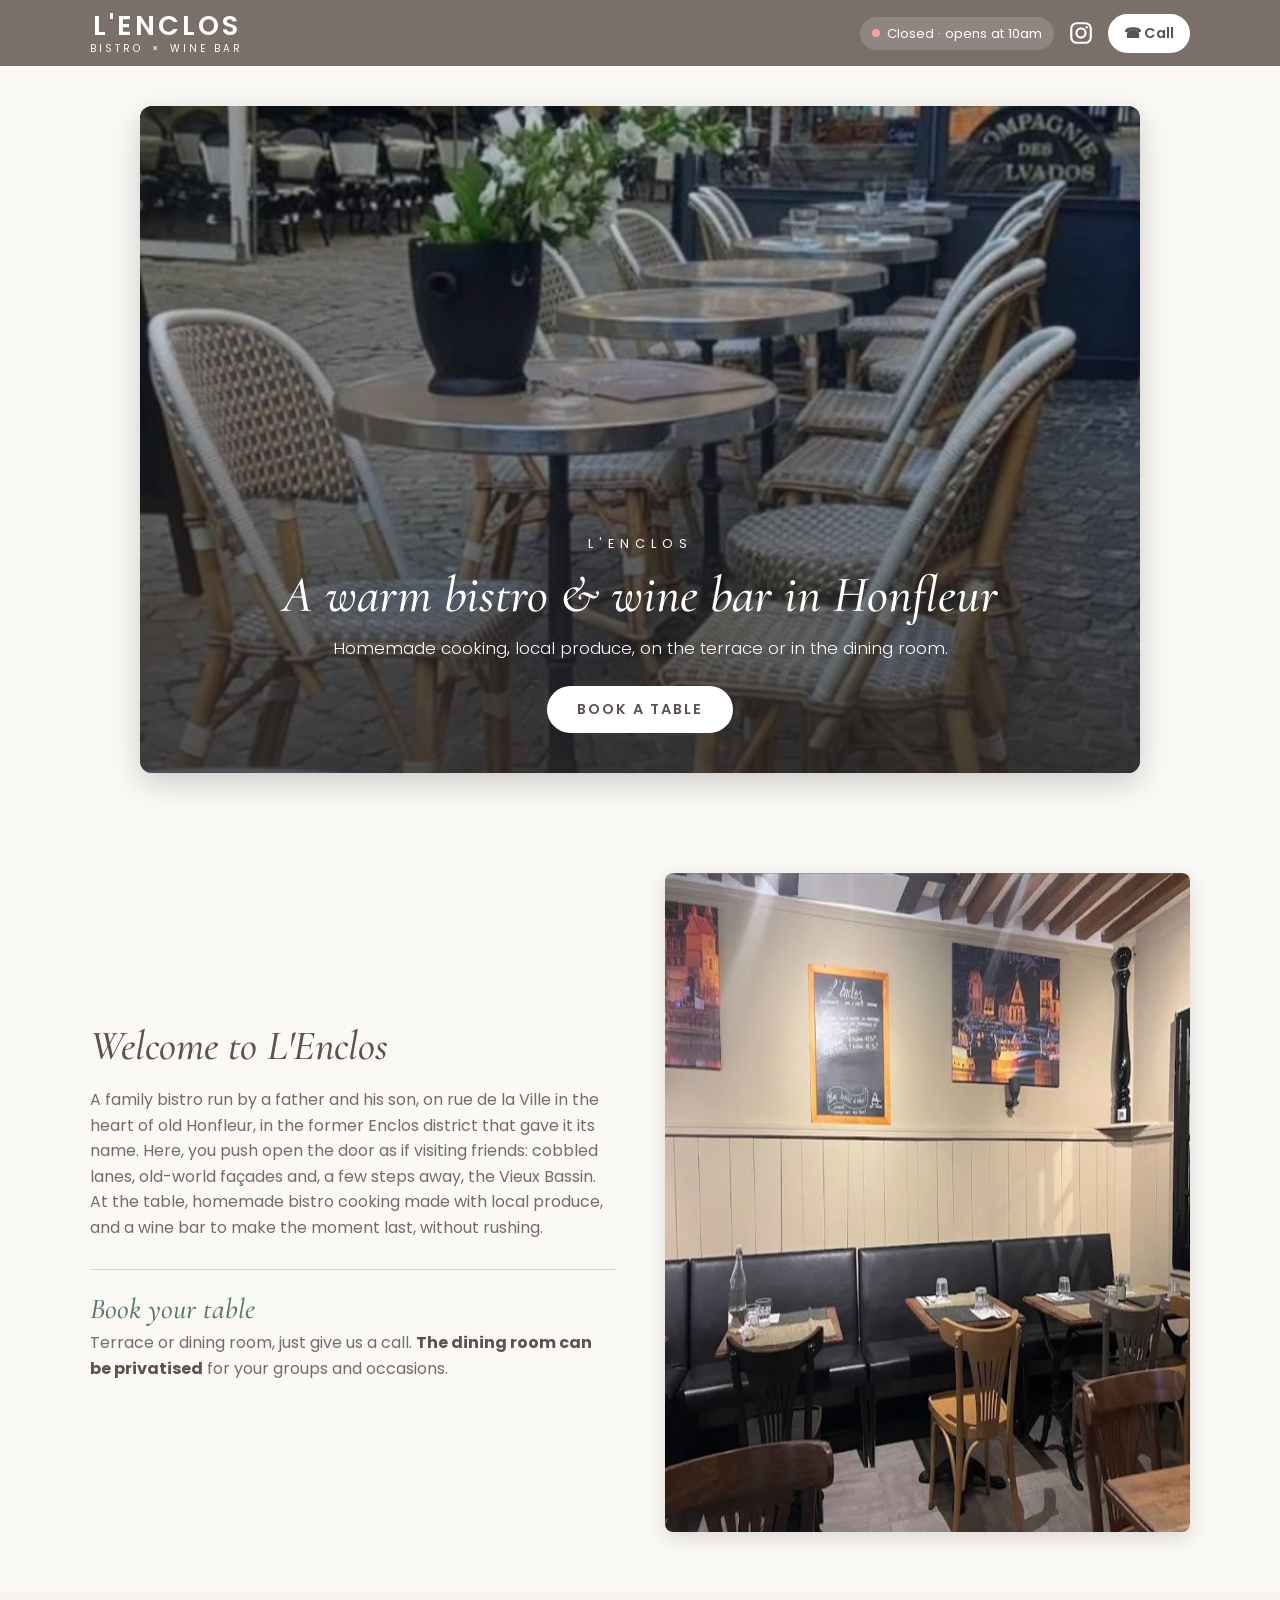
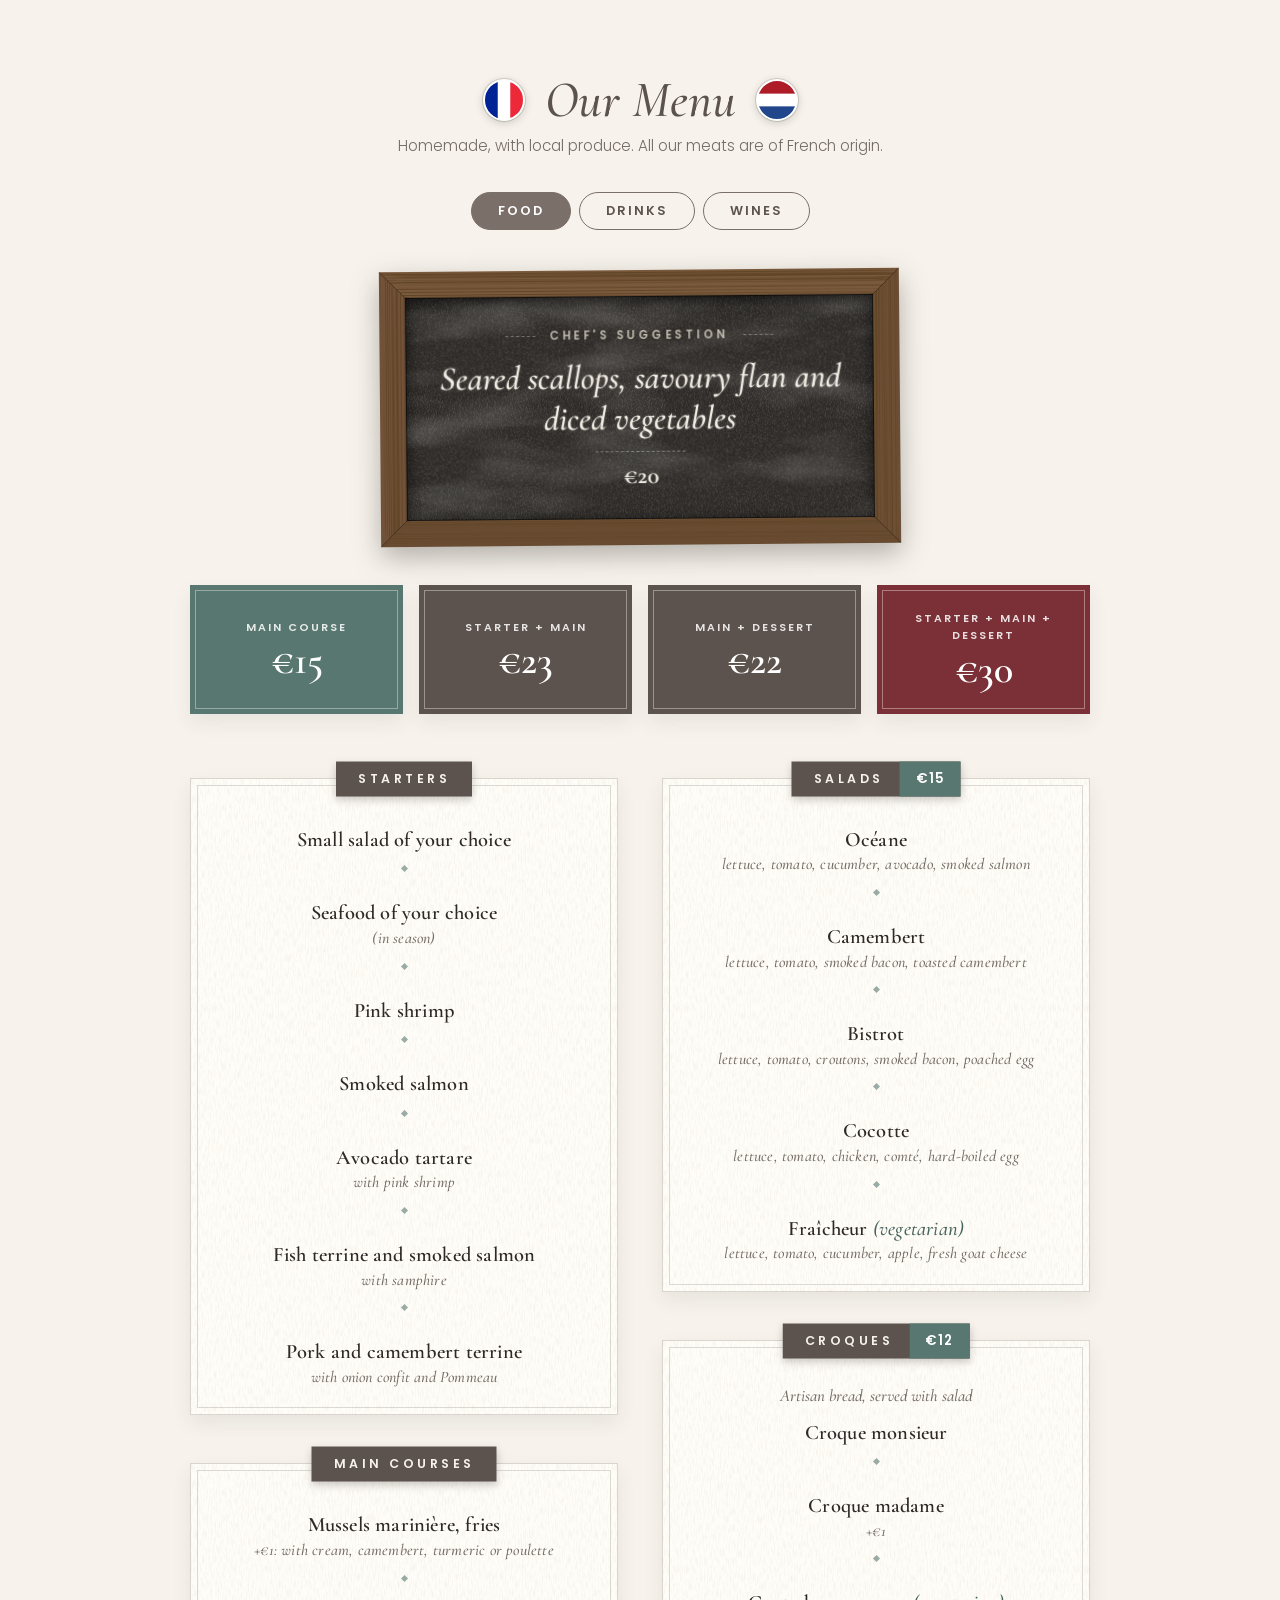
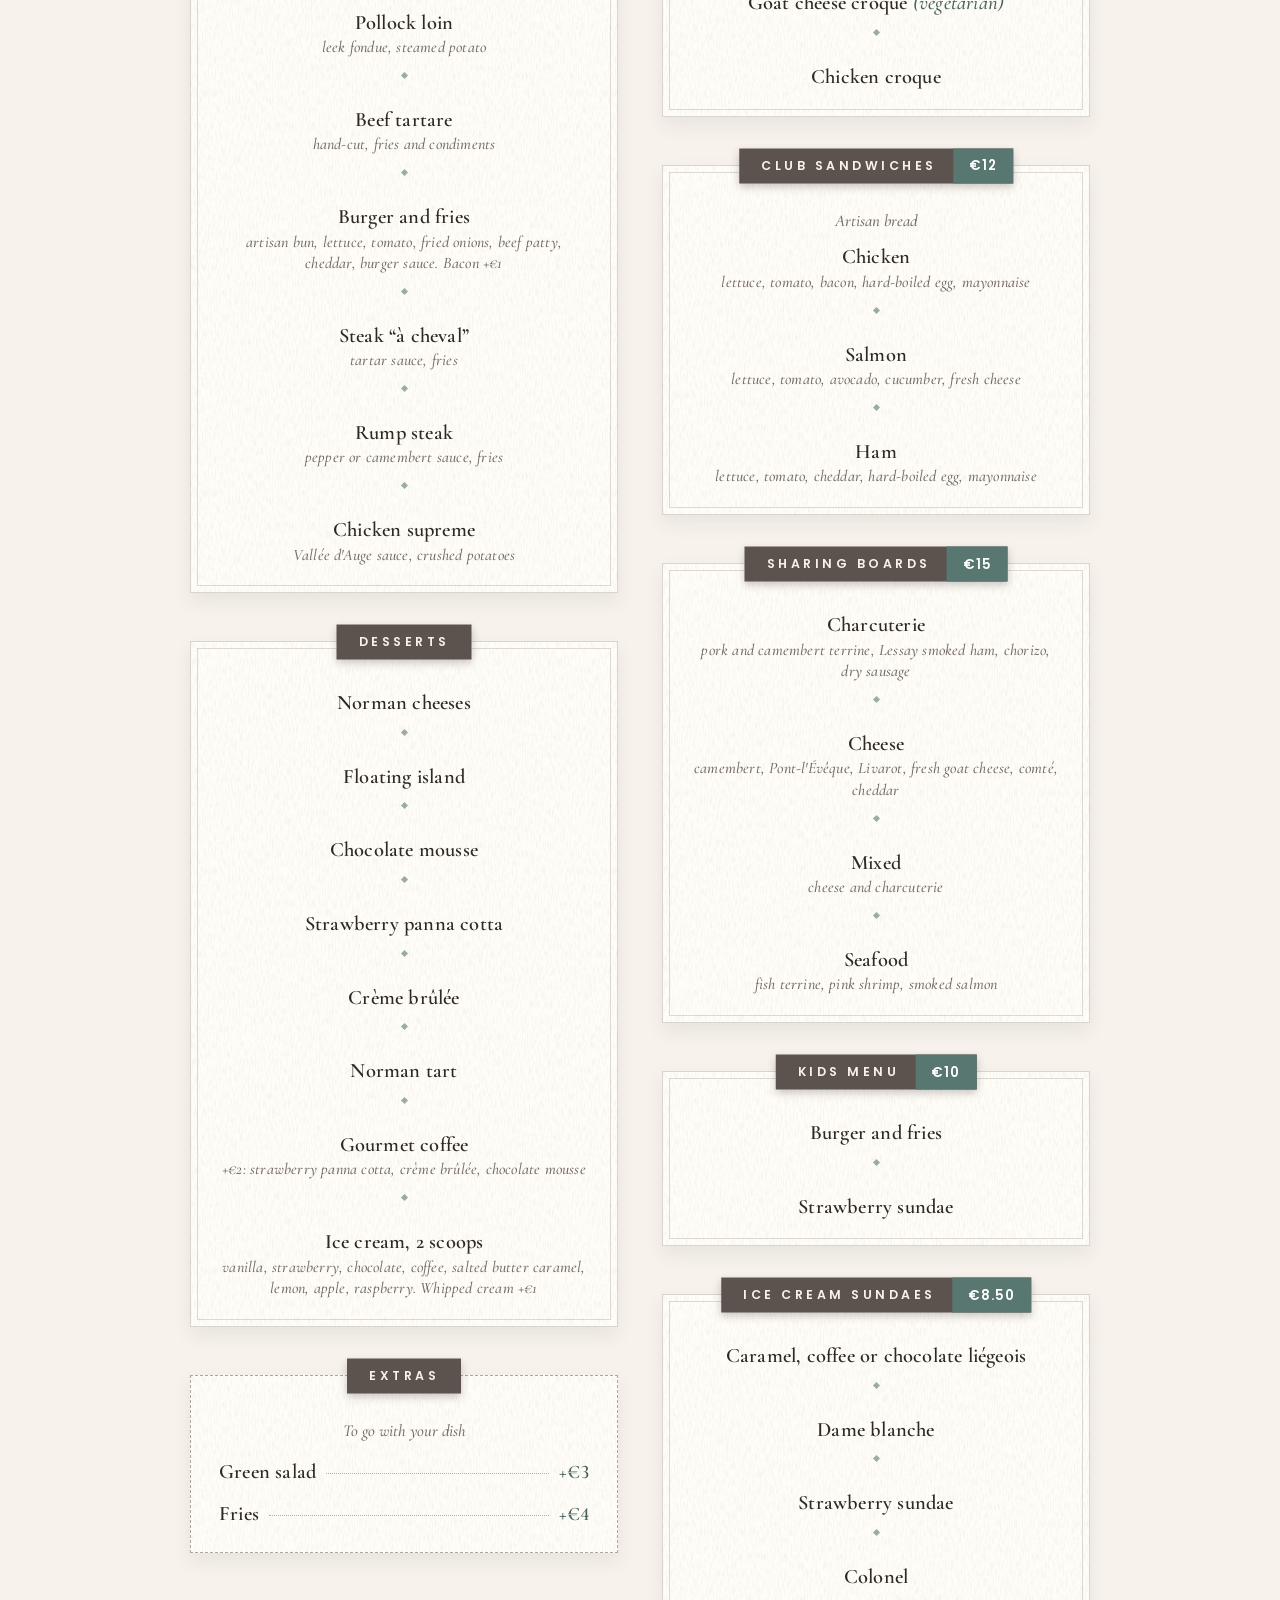
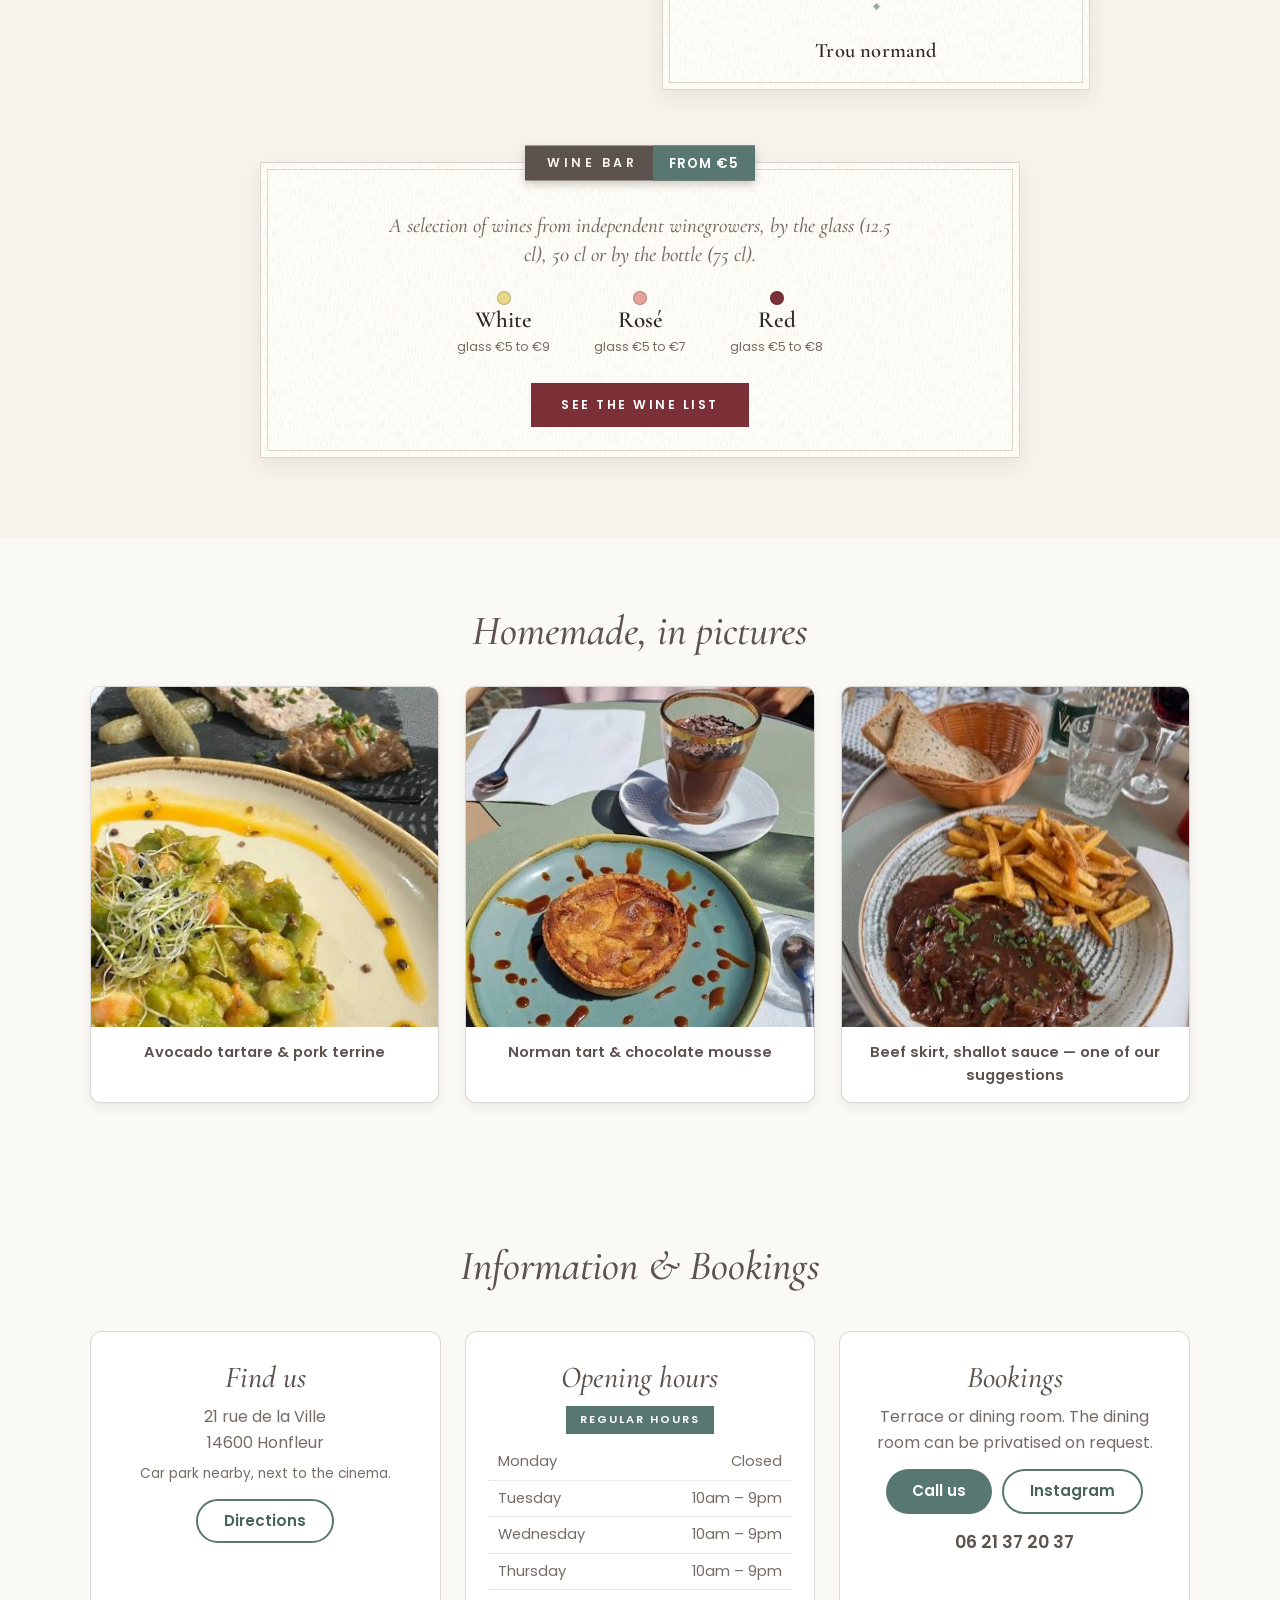
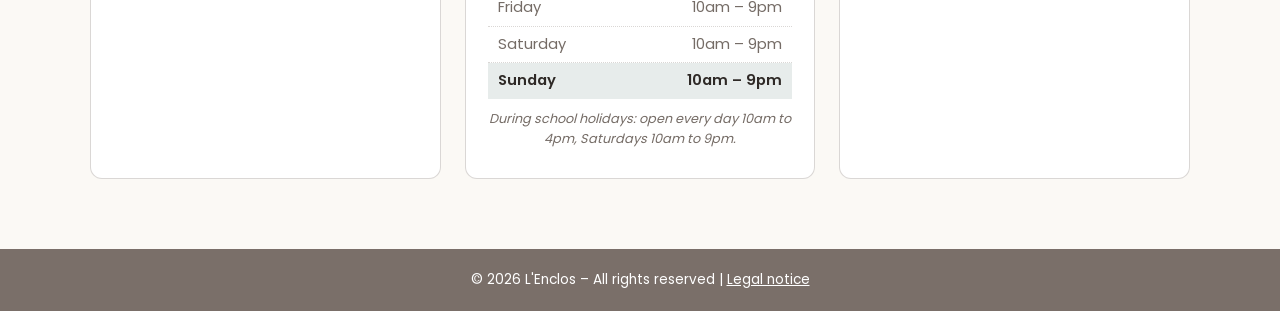
==== en/index.html @ 4ed93364 "Horaires dynamiques : régime des vacances scolaires (zone B) et horaires habituels - badge Ouvert/Fe" ====
<!DOCTYPE html>
<html lang="en">
<head>
    <meta charset="UTF-8">
    <meta name="viewport" content="width=device-width, initial-scale=1.0">
    <title>L'Enclos | Bistro & wine bar in Honfleur, homemade cooking</title>
    <meta name="description" content="L'Enclos, family bistro and wine bar in the heart of old Honfleur, 21 rue de la Ville. Homemade cooking, local produce, terrace. Opening hours adapted during school holidays.">
    <link rel="canonical" href="https://lenclos-honfleur.fr/en/">
    <link rel="alternate" hreflang="fr" href="https://lenclos-honfleur.fr/">
    <link rel="alternate" hreflang="en" href="https://lenclos-honfleur.fr/en/">
    <link rel="alternate" hreflang="nl" href="https://lenclos-honfleur.fr/nl/">
    <link rel="alternate" hreflang="x-default" href="https://lenclos-honfleur.fr/">
    <meta name="theme-color" content="#7a6f69">
    <meta name="format-detection" content="telephone=yes">

    <!-- Icônes -->
    <link rel="icon" href="../favicon.ico" sizes="32x32">
    <link rel="icon" type="image/png" sizes="32x32" href="../favicon-32.png">
    <link rel="apple-touch-icon" href="../apple-touch-icon.png">
    <link rel="manifest" href="../site.webmanifest">

    <!-- Chargement plus rapide : première photo et polices du titre -->
    <link rel="preload" as="image" href="../images/terrasse.webp" type="image/webp">
    <link rel="preload" as="font" type="font/woff2" href="../fonts/poppins-400.woff2" crossorigin>
    <link rel="preload" as="font" type="font/woff2" href="../fonts/cormorantgaramond-500-italic.woff2" crossorigin>

    <!-- Aperçu lors du partage (WhatsApp, Facebook, iMessage...) -->
    <meta property="og:type" content="restaurant">
    <meta property="og:locale" content="en_GB">
    <meta property="og:locale:alternate" content="fr_FR">
    <meta property="og:locale:alternate" content="nl_NL">
    <meta property="og:site_name" content="L'Enclos">
    <meta property="og:title" content="L'Enclos | Bistro & wine bar in Honfleur">
    <meta property="og:description" content="Family bistro and wine bar in the heart of old Honfleur. Homemade cooking, local produce, terrace and dining room.">
    <meta property="og:url" content="https://lenclos-honfleur.fr/en/">
    <meta property="og:image" content="https://lenclos-honfleur.fr/apercu-partage.jpg">
    <meta property="og:image:width" content="1200">
    <meta property="og:image:height" content="630">
    <meta property="og:image:alt" content="L'Enclos, bistro and wine bar in Honfleur">
    <meta name="twitter:card" content="summary_large_image">
    <meta name="twitter:title" content="L'Enclos | Bistro & wine bar in Honfleur">
    <meta name="twitter:description" content="Family bistro and wine bar in the heart of old Honfleur. Homemade cooking, local produce, terrace and dining room.">
    <meta name="twitter:image" content="https://lenclos-honfleur.fr/apercu-partage.jpg">

    <!-- Données structurées pour Google (restaurant, adresse, horaires, carte) -->
    <script type="application/ld+json">
    {
        "@context": "https://schema.org",
        "@type": ["Restaurant", "BarOrPub"],
        "@id": "https://lenclos-honfleur.fr/#restaurant",
        "name": "L'Enclos",
        "alternateName": "L'Enclos Bistrot & Bar à vin",
        "description": "Family bistro and wine bar in old Honfleur, run by a father and his son. Homemade cooking made with local produce, terrace and a dining room that can be privatised.",
        "url": "https://lenclos-honfleur.fr/",
        "telephone": "+33621372037",
        "image": [
            "https://lenclos-honfleur.fr/images/terrasse.webp",
            "https://lenclos-honfleur.fr/images/facade.webp",
            "https://lenclos-honfleur.fr/images/salle.webp"
        ],
        "logo": "https://lenclos-honfleur.fr/icon-512.png",
        "address": {
            "@type": "PostalAddress",
            "streetAddress": "21 rue de la Ville",
            "postalCode": "14600",
            "addressLocality": "Honfleur",
            "addressRegion": "Normandie",
            "addressCountry": "FR"
        },
        "hasMap": "https://www.google.com/maps/search/?api=1&query=L%27Enclos%2C+21+rue+de+la+Ville%2C+14600+Honfleur",
        "servesCuisine": ["Française", "Normande", "Bistrot"],
        "priceRange": "€€",
        "currenciesAccepted": "EUR",
        "acceptsReservations": "True",
        "hasMenu": "https://lenclos-honfleur.fr/en/#carte",
        "openingHoursSpecification": [{
            "@type": "OpeningHoursSpecification",
            "dayOfWeek": ["Tuesday", "Wednesday", "Thursday", "Friday", "Saturday", "Sunday"],
            "opens": "10:00",
            "closes": "21:00"
        }],
        "amenityFeature": [
            { "@type": "LocationFeatureSpecification", "name": "Terrasse", "value": true },
            { "@type": "LocationFeatureSpecification", "name": "Salle privatisable", "value": true },
            { "@type": "LocationFeatureSpecification", "name": "Menu enfant", "value": true },
            { "@type": "LocationFeatureSpecification", "name": "Option végétarienne", "value": true }
        ],
        "sameAs": ["https://www.instagram.com/lenclos.honfleur"]
    }
    </script>    <link rel="stylesheet" href="../style.css?v=1">
</head>
<body>

    <!-- HEADER / BANDEAU HAUT -->
    <header class="site-header">
        <div class="container header-container">
            <a href="#" class="logo" aria-label="L'Enclos, bistro and wine bar">
                <span class="logo-name">L'Enclos</span>
                <span class="logo-sub"><span>Bistro</span> <span class="logo-x">&times;</span> <span>Wine bar</span></span>
            </a>
            <div class="header-info">
                <div class="badge-horaire">
                    <span class="dot" id="horaire-dot"></span> <span id="horaire-du-jour">...</span>
                </div>
                <div class="social-links">
                    <a href="https://www.instagram.com/lenclos.honfleur" class="social-link" aria-label="L'Enclos on Instagram" target="_blank" rel="noopener">
                        <svg viewBox="0 0 24 24" fill="none" stroke="currentColor" stroke-width="2" aria-hidden="true"><rect x="3" y="3" width="18" height="18" rx="5"/><circle cx="12" cy="12" r="4.2"/><circle cx="17.3" cy="6.7" r="1.1" fill="currentColor" stroke="none"/></svg>
                    </a>
                </div>
                <a href="tel:0621372037" class="btn-appel"><span aria-hidden="true">&#9742;</span> <span>Call</span></a>
            </div>
        </div>
    </header>

    <!-- SECTION HERO (ACCUEIL) -->
    <section class="hero">
        <div class="hero-image-wrap">
            <div class="hero-slides" aria-hidden="false">
                <img src="../images/terrasse.webp" alt="The terrace of L'Enclos in Honfleur" class="hero-img hero-img-terrasse" fetchpriority="high" decoding="async">
                <img src="../images/facade.webp" alt="The facade of L'Enclos, bistro and wine bar, rue de la Ville in Honfleur" class="hero-img hero-img-facade" decoding="async">
            </div>
            <div class="hero-overlay"></div>
            <div class="hero-content">
                <p class="hero-kicker">L'Enclos</p>
                <h1>A warm bistro &amp; wine bar in Honfleur</h1>
                <p class="hero-text">Homemade cooking, local produce, on the terrace or in the dining room.</p>
                <a href="#contact" class="btn-primary">Book a table</a>
            </div>
        </div>
    </section>

    <!-- SECTION PRÉSENTATION & INTÉRIEUR -->
    <section class="about container">
        <div class="about-grid">
            <div class="about-text">
                <h2>Welcome to L'Enclos</h2>
                <p>A family bistro run by a father and his son, on rue de la Ville in the heart of old Honfleur, in the former Enclos district that gave it its name. Here, you push open the door as if visiting friends: cobbled lanes, old-world fa&ccedil;ades and, a few steps away, the Vieux Bassin. At the table, homemade bistro cooking made with local produce, and a wine bar to make the moment last, without rushing.</p>

                <div class="etage-notice">
                    <h3>Book your table</h3>
                    <p>Terrace or dining room, just give us a call. <strong>The dining room can be privatised</strong> for your groups and occasions.</p>
                </div>
            </div>
            <div class="about-image">
                <img src="../images/salle.webp" alt="The dining room of L'Enclos, a bistro in Honfleur" width="773" height="659" loading="lazy" decoding="async">
            </div>
        </div>
    </section>

    <!-- SECTION CARTE -->
    <section id="carte" class="carte-section">
        <div class="carte-container">
            <div class="carte-header">
                <div class="carte-header-top">
                    <a class="lang-flag lang-flag-fr" href="../#carte" hreflang="fr" lang="fr" aria-label="Voir la carte en français" title="Voir en français"></a>
                    <h2>Our Menu</h2>
                    <a class="lang-flag lang-flag-nl" href="../nl/#carte" hreflang="nl" lang="nl" aria-label="Bekijk de kaart in het Nederlands" title="Bekijk in het Nederlands"></a>
                </div>
                <p class="sous-titre">Homemade, with local produce. All our meats are of French origin.</p>
            </div>

            <!-- ONGLETS -->
            <div class="carte-tabs" role="tablist">
                <button class="carte-tab active" type="button" role="tab" aria-selected="true" data-tab="panel-carte">Food</button>
                <button class="carte-tab" type="button" role="tab" aria-selected="false" data-tab="panel-boissons">Drinks</button>
                <button class="carte-tab" type="button" role="tab" aria-selected="false" data-tab="panel-vins">Wines</button>
            </div>

            <!-- ===================== PANNEAU : LA CARTE ===================== -->
            <div class="carte-panel" id="panel-carte" role="tabpanel">

                <!-- SUGGESTION DU CHEF : à modifier ici (texte et prix) -->
                <div class="suggestion-card">
                    <p class="suggestion-label">Chef's suggestion</p>
                    <p class="suggestion-dish">Seared scallops, savoury flan and diced vegetables</p>
                    <p class="suggestion-price">€20</p>
                </div>

                <!-- FORMULES -->
                <div class="formules">
                    <div class="formule"><span class="formule-name">Main course</span><span class="formule-price">€15</span></div>
                    <div class="formule"><span class="formule-name">Starter + main</span><span class="formule-price">€23</span></div>
                    <div class="formule"><span class="formule-name">Main + dessert</span><span class="formule-price">€22</span></div>
                    <div class="formule formule-big"><span class="formule-name">Starter + main + dessert</span><span class="formule-price">€30</span></div>
                </div>

                <div class="menu-grid">

                    <!-- ENTRÉES -->
                    <div class="menu-category">
                        <h3>Starters</h3>
                        <ul class="menu-list menu-list-plain">
                            <li><span class="dish-name">Small salad of your choice</span></li>
                            <li><span class="dish-name">Seafood of your choice <small>(in season)</small></span></li>
                            <li><span class="dish-name">Pink shrimp</span></li>
                            <li><span class="dish-name">Smoked salmon</span></li>
                            <li><span class="dish-name">Avocado tartare <small>with pink shrimp</small></span></li>
                            <li><span class="dish-name">Fish terrine and smoked salmon <small>with samphire</small></span></li>
                            <li><span class="dish-name">Pork and camembert terrine <small>with onion confit and Pommeau</small></span></li>
                        </ul>
                    </div>

                    <!-- PLATS -->
                    <div class="menu-category">
                        <h3>Main courses</h3>
                        <ul class="menu-list menu-list-plain">
                            <li><span class="dish-name">Mussels marinière, fries <small>+&euro;1: with cream, camembert, turmeric or poulette</small></span></li>
                            <li><span class="dish-name">Pollock loin <small>leek fondue, steamed potato</small></span></li>
                            <li><span class="dish-name">Beef tartare <small>hand-cut, fries and condiments</small></span></li>
                            <li><span class="dish-name">Burger and fries <small>artisan bun, lettuce, tomato, fried onions, beef patty, cheddar, burger sauce. Bacon +&euro;1</small></span></li>
                            <li><span class="dish-name">Steak &ldquo;&agrave; cheval&rdquo; <small>tartar sauce, fries</small></span></li>
                            <li><span class="dish-name">Rump steak <small>pepper or camembert sauce, fries</small></span></li>
                            <li><span class="dish-name">Chicken supreme <small>Vallée d'Auge sauce, crushed potatoes</small></span></li>
                        </ul>
                    </div>

                    <!-- DESSERTS -->
                    <div class="menu-category">
                        <h3>Desserts</h3>
                        <ul class="menu-list menu-list-plain">
                            <li><span class="dish-name">Norman cheeses</span></li>
                            <li><span class="dish-name">Floating island</span></li>
                            <li><span class="dish-name">Chocolate mousse</span></li>
                            <li><span class="dish-name">Strawberry panna cotta</span></li>
                            <li><span class="dish-name">Crème brûlée</span></li>
                            <li><span class="dish-name">Norman tart</span></li>
                            <li><span class="dish-name">Gourmet coffee <small>+&euro;2: strawberry panna cotta, crème brûlée, chocolate mousse</small></span></li>
                            <li><span class="dish-name">Ice cream, 2 scoops <small>vanilla, strawberry, chocolate, coffee, salted butter caramel, lemon, apple, raspberry. Whipped cream +&euro;1</small></span></li>
                        </ul>
                    </div>

                    <!-- LES EXTRAS (suppléments) -->
                    <div class="menu-category extras-tag">
                        <h3>Extras</h3>
                        <p class="cat-note">To go with your dish</p>
                        <ul class="menu-list">
                            <li><span class="dish-name">Green salad</span><span class="leader"></span><span class="dish-price">+€3</span></li>
                            <li><span class="dish-name">Fries</span><span class="leader"></span><span class="dish-price">+€4</span></li>
                        </ul>
                    </div>

                    <!-- SALADES -->
                    <div class="menu-category col-break">
                        <h3><span>Salads</span> <span class="cat-price">€15</span></h3>
                        <ul class="menu-list menu-list-plain">
                            <li><span class="dish-name">Océane <small>lettuce, tomato, cucumber, avocado, smoked salmon</small></span></li>
                            <li><span class="dish-name">Camembert <small>lettuce, tomato, smoked bacon, toasted camembert</small></span></li>
                            <li><span class="dish-name">Bistrot <small>lettuce, tomato, croutons, smoked bacon, poached egg</small></span></li>
                            <li><span class="dish-name">Cocotte <small>lettuce, tomato, chicken, comté, hard-boiled egg</small></span></li>
                            <li><span class="dish-name">Fraîcheur <em>(vegetarian)</em> <small>lettuce, tomato, cucumber, apple, fresh goat cheese</small></span></li>
                        </ul>
                    </div>

                    <!-- CROQUES -->
                    <div class="menu-category">
                        <h3><span>Croques</span> <span class="cat-price">€12</span></h3>
                        <p class="cat-note">Artisan bread, served with salad</p>
                        <ul class="menu-list menu-list-plain">
                            <li><span class="dish-name">Croque monsieur</span></li>
                            <li><span class="dish-name">Croque madame <small>+€1</small></span></li>
                            <li><span class="dish-name">Goat cheese croque <em>(vegetarian)</em></span></li>
                            <li><span class="dish-name">Chicken croque</span></li>
                        </ul>
                    </div>

                    <!-- CLUBS -->
                    <div class="menu-category">
                        <h3><span>Club sandwiches</span> <span class="cat-price">€12</span></h3>
                        <p class="cat-note">Artisan bread</p>
                        <ul class="menu-list menu-list-plain">
                            <li><span class="dish-name">Chicken <small>lettuce, tomato, bacon, hard-boiled egg, mayonnaise</small></span></li>
                            <li><span class="dish-name">Salmon <small>lettuce, tomato, avocado, cucumber, fresh cheese</small></span></li>
                            <li><span class="dish-name">Ham <small>lettuce, tomato, cheddar, hard-boiled egg, mayonnaise</small></span></li>
                        </ul>
                    </div>

                    <!-- PLANCHES -->
                    <div class="menu-category">
                        <h3><span>Sharing boards</span> <span class="cat-price">€15</span></h3>
                        <ul class="menu-list menu-list-plain">
                            <li><span class="dish-name">Charcuterie <small>pork and camembert terrine, Lessay smoked ham, chorizo, dry sausage</small></span></li>
                            <li><span class="dish-name">Cheese <small>camembert, Pont-l'Évêque, Livarot, fresh goat cheese, comté, cheddar</small></span></li>
                            <li><span class="dish-name">Mixed <small>cheese and charcuterie</small></span></li>
                            <li><span class="dish-name">Seafood <small>fish terrine, pink shrimp, smoked salmon</small></span></li>
                        </ul>
                    </div>

                    <!-- BAMBINO -->
                    <div class="menu-category">
                        <h3><span>Kids menu</span> <span class="cat-price">€10</span></h3>
                        <ul class="menu-list menu-list-plain">
                            <li><span class="dish-name">Burger and fries</span></li>
                            <li><span class="dish-name">Strawberry sundae</span></li>
                        </ul>
                    </div>

                    <!-- COUPES GLACÉES -->
                    <div class="menu-category">
                        <h3><span>Ice cream sundaes</span> <span class="cat-price">€8.50</span></h3>
                        <ul class="menu-list menu-list-plain">
                            <li><span class="dish-name">Caramel, coffee or chocolate liégeois</span></li>
                            <li><span class="dish-name">Dame blanche</span></li>
                            <li><span class="dish-name">Strawberry sundae</span></li>
                            <li><span class="dish-name">Colonel</span></li>
                            <li><span class="dish-name">Trou normand</span></li>
                        </ul>
                    </div>

                </div>

                <!-- RUBRIQUE VINS : mène à l'onglet « Vins » -->
                <div class="menu-category wine-teaser">
                    <h3><span>Wine bar</span> <span class="cat-price">from &euro;5</span></h3>
                    <p class="wine-teaser-text">A selection of wines from independent winegrowers, by the glass (12.5 cl), 50 cl or by the bottle (75 cl).</p>
                    <ul class="wine-kinds">
                        <li><span class="wine-dot wine-dot-blanc"></span><strong>White</strong><small>glass &euro;5 to &euro;9</small></li>
                        <li><span class="wine-dot wine-dot-rose"></span><strong>Rosé</strong><small>glass &euro;5 to &euro;7</small></li>
                        <li><span class="wine-dot wine-dot-rouge"></span><strong>Red</strong><small>glass &euro;5 to &euro;8</small></li>
                    </ul>
                    <button type="button" class="btn-wine" data-goto-tab="panel-vins">See the wine list</button>
                </div>
            </div>

            <!-- ===================== PANNEAU : BOISSONS ===================== -->
            <div class="carte-panel" id="panel-boissons" role="tabpanel" hidden>
                <div class="menu-grid">

                    <div class="menu-category">
                        <h3>Soft drinks</h3>
                        <ul class="menu-list">
                            <li><span class="dish-name">Coca-Cola, Coca-Cola Zero <small>33 cl</small></span><span class="dish-price">€4.50</span></li>
                            <li><span class="dish-name">Orangina, Fuze Tea <small>25 cl</small></span><span class="dish-price">€4.20</span></li>
                            <li><span class="dish-name">Lemonade <small>33 cl</small></span><span class="dish-price">€4.50</span></li>
                            <li><span class="dish-name">Diabolo <small>33 cl</small></span><span class="dish-price">€4.50</span></li>
                            <li><span class="dish-name">Schweppes tonic or citrus <small>25 cl</small></span><span class="dish-price">€4.50</span></li>
                            <li><span class="dish-name">Fruit juice <small>25 cl, multifruit, orange, pineapple, tomato, apple</small></span><span class="dish-price">€4.50</span></li>
                            <li><span class="dish-name">Syrup with water <small>25 cl, lemon, strawberry, grenadine, mint</small></span><span class="dish-price">€3.00</span></li>
                            <li><span class="dish-name">Mineral water <small>still or sparkling, 33 cl / 75 cl</small></span><span class="dish-price">€4.00 / €6.00</span></li>
                        </ul>
                    </div>

                    <div class="menu-category">
                        <h3>Hot drinks</h3>
                        <ul class="menu-list">
                            <li><span class="dish-name">Coffee, decaf <small>Lavazza</small></span><span class="dish-price">€2.20</span></li>
                            <li><span class="dish-name">Long coffee</span><span class="dish-price">€2.50</span></li>
                            <li><span class="dish-name">Espresso macchiato</span><span class="dish-price">€2.50</span></li>
                            <li><span class="dish-name">Double espresso</span><span class="dish-price">€4.50</span></li>
                            <li><span class="dish-name">Coffee with milk</span><span class="dish-price">€4.50</span></li>
                            <li><span class="dish-name">Cappuccino</span><span class="dish-price">€5.00</span></li>
                            <li><span class="dish-name">Hot chocolate</span><span class="dish-price">€4.50</span></li>
                            <li><span class="dish-name">Tea or herbal tea</span><span class="dish-price">€4.50</span></li>
                            <li><span class="dish-name">Viennese coffee or chocolate</span><span class="dish-price">€5.50</span></li>
                        </ul>
                    </div>

                    <div class="menu-category">
                        <h3>Beers</h3>
                        <p class="cat-note">Draught: 25 cl / 50 cl</p>
                        <ul class="menu-list">
                            <li><span class="dish-name">Heineken</span><span class="dish-price">€4.50 / €8.50</span></li>
                            <li><span class="dish-name">Affligem</span><span class="dish-price">€5.00 / €9.50</span></li>
                            <li><span class="dish-name">Shandy / Monaco</span><span class="dish-price">€4.50 / €8.50</span></li>
                        </ul>
                        <p class="cat-note">Bottles: 33 cl</p>
                        <ul class="menu-list">
                            <li><span class="dish-name">Yata <small>blonde, white, amber or triple</small></span><span class="dish-price">€7.50</span></li>
                            <li><span class="dish-name">Heineken alcohol-free</span><span class="dish-price">€5.50</span></li>
                        </ul>
                    </div>

                    <div class="menu-category">
                        <h3>Cider &amp; sparkling</h3>
                        <ul class="menu-list">
                            <li><span class="dish-name">Cidre Huet <small>15 cl / 75 cl</small></span><span class="dish-price">€4.00 / €16.00</span></li>
                            <li><span class="dish-name">Prosecco DOC <small>Italy, Dissegna, 75 cl</small></span><span class="dish-price">€29.00</span></li>
                            <li><span class="dish-name">Champagne Guy Lamoureux <small>Brut, 75 cl</small></span><span class="dish-price">€59.00</span></li>
                        </ul>
                    </div>

                    <div class="menu-category">
                        <h3>Cocktails <span class="cat-price">€12</span></h3>
                        <ul class="menu-list menu-list-plain">
                            <li><span class="dish-name">Gin Tonic <small>gin, Schweppes, lemon</small></span></li>
                            <li><span class="dish-name">Gin Fizz <small>gin, lemon juice, sparkling water</small></span></li>
                            <li><span class="dish-name">Planter's punch <small>rum, multifruit juice</small></span></li>
                            <li><span class="dish-name">Mojito <small>rum, fresh mint, lime, cane sugar, sparkling water</small></span></li>
                            <li><span class="dish-name">Cuba Libre <small>rum, Coca-Cola, lime</small></span></li>
                            <li><span class="dish-name">Margarita <small>tequila, Cointreau, lemon juice</small></span></li>
                            <li><span class="dish-name">Tequila Sunrise <small>tequila, orange juice, grenadine</small></span></li>
                            <li><span class="dish-name">Bloody Mary <small>vodka, tomato juice</small></span></li>
                            <li><span class="dish-name">Kamikaze <small>vodka, Cointreau, lemon juice</small></span></li>
                        </ul>
                    </div>

                    <div class="menu-category">
                        <h3>Aperitifs</h3>
                        <ul class="menu-list">
                            <li><span class="dish-name">White wine kir <small>12 cl, blackcurrant, blackberry or peach</small></span><span class="dish-price">€5.00</span></li>
                            <li><span class="dish-name">Kir Normand <small>12 cl</small></span><span class="dish-price">€5.00</span></li>
                            <li><span class="dish-name">Prosecco <small>12 cl</small></span><span class="dish-price">€6.00</span></li>
                            <li><span class="dish-name">Kir Prosecco <small>12 cl</small></span><span class="dish-price">€7.00</span></li>
                            <li><span class="dish-name">Glass of champagne <small>12 cl</small></span><span class="dish-price">€11.00</span></li>
                            <li><span class="dish-name">Kir Royal <small>12 cl</small></span><span class="dish-price">€12.00</span></li>
                            <li><span class="dish-name">Ricard <small>3 cl</small></span><span class="dish-price">€5.00</span></li>
                            <li><span class="dish-name">Martini red or white <small>8 cl</small></span><span class="dish-price">€5.00</span></li>
                            <li><span class="dish-name">Campari <small>8 cl</small></span><span class="dish-price">€5.00</span></li>
                            <li><span class="dish-name">Red port <small>8 cl</small></span><span class="dish-price">€5.00</span></li>
                            <li><span class="dish-name">Pommeau <small>8 cl</small></span><span class="dish-price">€5.00</span></li>
                            <li><span class="dish-name">Spritz</span><span class="dish-price">€10.00</span></li>
                            <li><span class="dish-name">Americano <small>12 cl</small></span><span class="dish-price">€10.00</span></li>
                            <li><span class="dish-name">Ti' Punch <small>4 cl</small></span><span class="dish-price">€10.00</span></li>
                            <li><span class="dish-name">Long Drink <small>spirit + Coca-Cola or orange juice</small></span><span class="dish-price">€10.00</span></li>
                        </ul>
                    </div>

                    <div class="menu-category menu-category-full">
                        <h3><span>Digestifs</span> <span class="cat-price">4 cl</span></h3>
                        <ul class="menu-list">
                            <li><span class="dish-name">Calvados Huet <small>2 years</small></span><span class="dish-price">€6.00</span></li>
                            <li><span class="dish-name">Calvados Huet <small>hors d'âge, 12 years</small></span><span class="dish-price">€10.00</span></li>
                            <li><span class="dish-name">Cognac</span><span class="dish-price">€8.00</span></li>
                            <li><span class="dish-name">Get 27</span><span class="dish-price">€8.00</span></li>
                            <li><span class="dish-name">Rum</span><span class="dish-price">€8.00</span></li>
                            <li><span class="dish-name">Gin</span><span class="dish-price">€8.00</span></li>
                            <li><span class="dish-name">Vodka</span><span class="dish-price">€8.00</span></li>
                            <li><span class="dish-name">Cointreau</span><span class="dish-price">€8.00</span></li>
                            <li><span class="dish-name">Tequila</span><span class="dish-price">€8.00</span></li>
                            <li><span class="dish-name">Whisky</span><span class="dish-price">€8.00</span></li>
                            <li><span class="dish-name">Chivas</span><span class="dish-price">€10.00</span></li>
                        </ul>
                    </div>

                </div>
            </div>

            <!-- ===================== PANNEAU : VINS ===================== -->
            <div class="carte-panel" id="panel-vins" role="tabpanel" hidden>
                <div class="vins-head">
                    <span></span><span>12.5 cl</span><span>50 cl</span><span>75 cl</span>
                </div>

                <div class="vins-group">
                    <h3>White wines</h3>
                    <ul class="vins-list">
                        <li><span class="vin-name">Muscadet sur Lie <small>Loire</small></span><span>€5</span><span>€15</span><span>€23</span></li>
                        <li><span class="vin-name">Chardonnay <small>South-East, IGP Gard</small></span><span>€6</span><span>€18</span><span>€27</span></li>
                        <li><span class="vin-name">Graves <small>Bordeaux, Château Carbon d'Artigues</small></span><span>€6</span><span>€18</span><span>€27</span></li>
                        <li><span class="vin-name">Bourgogne « Les Bruyères » <small>Domaine de la Creuse Noire</small></span><span>€7</span><span>€21</span><span>€33</span></li>
                        <li><span class="vin-name">Coteaux du Layon <small>Loire</small></span><span>€8</span><span>€24</span><span>€37</span></li>
                        <li><span class="vin-name">Pinot Gris <small>Alsace, G. Metz</small></span><span>€8</span><span>€24</span><span>€37</span></li>
                        <li><span class="vin-name">Pouilly Fumé <small>Loire</small></span><span>€9</span><span>€27</span><span>€43</span></li>
                    </ul>
                </div>

                <div class="vins-group">
                    <h3>Rosé wines</h3>
                    <ul class="vins-list">
                        <li><span class="vin-name">IGP Méditerranée <small>Côtes du Rhône, Domaine des 3 Lys</small></span><span>€5</span><span>€15</span><span>€23</span></li>
                        <li><span class="vin-name">Côtes de Provence <small>South-East, Château de Beaumel</small></span><span>€7</span><span>€21</span><span>€33</span></li>
                    </ul>
                </div>

                <div class="vins-group">
                    <h3>Red wines</h3>
                    <ul class="vins-list">
                        <li><span class="vin-name">Côtes du Rhône Rochegude <small>Domaine des 3 Lys</small></span><span>€5</span><span>€15</span><span>€23</span></li>
                        <li><span class="vin-name">Saint-Nicolas de Bourgueil <small>Loire</small></span><span>€7</span><span>€21</span><span>€33</span></li>
                        <li><span class="vin-name">Coteaux Bourguignons « Les champs du voisin » <small>Domaine de la Creuse Noire</small></span><span>€7</span><span>€21</span><span>€33</span></li>
                        <li><span class="vin-name">Saint-Amour « Belle vue » <small>Beaujolais, Domaine de la Creuse Noire</small></span><span>€7</span><span>€21</span><span>€33</span></li>
                        <li><span class="vin-name">Graves <small>Bordeaux, Château Carbon d'Artigues</small></span><span>€8</span><span>€24</span><span>€37</span></li>
                        <li><span class="vin-name">Sancerre <small>Loire, AOP</small></span><span>&ndash;</span><span>&ndash;</span><span>€47</span></li>
                        <li><span class="vin-name">Saint-Émilion <small>Bordeaux</small></span><span>&ndash;</span><span>&ndash;</span><span>€43</span></li>
                    </ul>
                </div>

                <p class="vins-note">All our bottled wines come from independent winegrowers.</p>
            </div>

        </div>
    </section>

    <!-- SECTION ILLUSTRATION PLATS & DESSERTS -->
    <section class="gallery-preview container">
        <h2>Homemade, in pictures</h2>
        <div class="gallery-grid">
            <div class="gallery-card">
                <img src="../images/tartare-avocat.jpg" alt="Avocado tartare and pork terrine on a slate" width="369" height="495" loading="lazy" decoding="async">
                <p>Avocado tartare &amp; pork terrine</p>
            </div>
            <div class="gallery-card">
                <img src="../images/tarte-mousse.jpg" alt="Norman tart with caramel and chocolate mousse" width="565" height="490" loading="lazy" decoding="async">
                <p>Norman tart &amp; chocolate mousse</p>
            </div>
            <div class="gallery-card">
                <img src="../images/hampe-echalote.jpg" alt="Beef skirt with shallot sauce and fries" width="347" height="462" loading="lazy" decoding="async">
                <p>Beef skirt, shallot sauce &mdash; one of our suggestions</p>
            </div>
        </div>
    </section>

    <!-- SECTION INFOS PRATIQUES / CONTACT & RÉSERVATION -->
    <section class="info-section container" id="contact">
        <h2>Information &amp; Bookings</h2>
        <div class="info-layout">
            <div class="info-block">
                <h3>Find us</h3>
                <p>21 rue de la Ville<br>14600 Honfleur</p>
                <p class="info-note">Car park nearby, next to the cinema.</p>
                <a href="https://www.google.com/maps/dir/?api=1&destination=L%27Enclos%2C+21+rue+de+la+Ville%2C+14600+Honfleur" class="link-route-btn" target="_blank" rel="noopener">Directions</a>
            </div>

            <div class="info-block">
                <h3>Opening hours</h3>
                <p id="horaires-fixes">Tuesday to Sunday<br>10am&nbsp;&ndash;&nbsp;9pm, non-stop service<br><em>Closed on Mondays</em></p>
                <div id="horaires-detail" class="horaires-detail" hidden></div>
            </div>

            <div class="info-block">
                <h3>Bookings</h3>
                <p>Terrace or dining room. The dining room can be privatised on request.</p>
                <div class="info-actions">
                    <a href="tel:0621372037" class="link-tel-btn">Call us</a>
                    <a href="https://www.instagram.com/lenclos.honfleur" class="link-route-btn link-insta" target="_blank" rel="noopener">Instagram</a>
                </div>
                <p class="info-contact-details"><a href="tel:0621372037">06 21 37 20 37</a></p>
            </div>
        </div>
    </section>

    <!-- FOOTER -->
    <footer class="site-footer">
        <p>&copy; 2026 L'Enclos &ndash; <span>All rights reserved</span> | <a href="../mentions-legales.html">Legal notice</a></p>
    </footer>

    <!-- SCRIPT : HORAIRES + ONGLETS (la langue est donnée par l'attribut lang de la page) -->
    <script>
        const LANG = document.documentElement.getAttribute("lang") || "fr";

        /* ---------- Horaires : ils changent pendant les vacances scolaires ---------- */
        /* Vacances de la zone B (académie de Normandie), premier et dernier jour INCLUS.
           Source : data.education.gouv.fr (calendrier scolaire). À compléter chaque année. */
        const VACANCES = [
            ["2026-10-17", "2026-11-01"], ["2026-12-19", "2027-01-03"], ["2027-02-20", "2027-03-07"],
            ["2027-04-17", "2027-05-02"], ["2027-07-03", "2027-08-31"],
            ["2027-10-23", "2027-11-07"], ["2027-12-18", "2028-01-02"], ["2028-02-05", "2028-02-20"],
            ["2028-04-08", "2028-04-23"], ["2028-07-04", "2028-08-31"]
        ];

        /* [ouverture, fermeture] en heures, null = fermé. Index 0 = dimanche, 1 = lundi ... 6 = samedi. */
        const HORAIRES = {
            vacances: [[10, 16], [10, 16], [10, 16], [10, 16], [10, 16], [10, 16], [10, 21]],
            habituel: [[10, 21], null, [10, 21], [10, 21], [10, 21], [10, 21], [10, 21]]
        };
        const ORDRE_SEMAINE = [1, 2, 3, 4, 5, 6, 0];

        const TEXTES = {
            fr: {
                jours: ["dimanche", "lundi", "mardi", "mercredi", "jeudi", "vendredi", "samedi"],
                ferme: "Fermé", periodeVac: "Horaires des vacances scolaires", periodeHab: "Horaires habituels",
                noteVac: "Hors vacances scolaires : ouvert de 10h à 21h, fermé le lundi.",
                noteHab: "Pendant les vacances scolaires : ouvert tous les jours de 10h à 16h, le samedi de 10h à 21h.",
                heure: function (h) { return h + "h"; },
                plage: function (o, c) { return o + "h – " + c + "h"; },
                ouvert: function (c) { return "Ouvert · jusqu'à " + this.heure(c); },
                ouvre: function (d, jour, o) {
                    return "Fermé · ouvre " + (d === 0 ? "" : d === 1 ? "demain " : jour + " ") + "à " + this.heure(o);
                }
            },
            en: {
                jours: ["Sunday", "Monday", "Tuesday", "Wednesday", "Thursday", "Friday", "Saturday"],
                ferme: "Closed", periodeVac: "School holiday hours", periodeHab: "Regular hours",
                noteVac: "Outside school holidays: open 10am to 9pm, closed on Mondays.",
                noteHab: "During school holidays: open every day 10am to 4pm, Saturdays 10am to 9pm.",
                heure: function (h) { return h <= 12 ? h + "am" : (h - 12) + "pm"; },
                plage: function (o, c) { return this.heure(o) + " – " + this.heure(c); },
                ouvert: function (c) { return "Open · until " + this.heure(c); },
                ouvre: function (d, jour, o) {
                    return "Closed · opens " + (d === 0 ? "" : d === 1 ? "tomorrow " : "on " + jour + " ") + "at " + this.heure(o);
                }
            },
            nl: {
                jours: ["zondag", "maandag", "dinsdag", "woensdag", "donderdag", "vrijdag", "zaterdag"],
                ferme: "Gesloten", periodeVac: "Openingstijden schoolvakantie", periodeHab: "Gebruikelijke openingstijden",
                noteVac: "Buiten de schoolvakanties: open van 10.00 tot 21.00 uur, maandag gesloten.",
                noteHab: "Tijdens de schoolvakanties: elke dag open van 10.00 tot 16.00 uur, zaterdag van 10.00 tot 21.00 uur.",
                heure: function (h) { return h + ".00 uur"; },
                plage: function (o, c) { return o + ".00 – " + c + ".00 uur"; },
                ouvert: function (c) { return "Open · tot " + this.heure(c); },
                ouvre: function (d, jour, o) {
                    return "Gesloten · opent " + (d === 0 ? "om " : d === 1 ? "morgen om " : jour + " om ") + this.heure(o);
                }
            }
        };

        /* Date, jour de la semaine et heure à Paris (indépendant du fuseau du visiteur). */
        function maintenantParis() {
            const parts = new Intl.DateTimeFormat("en-GB", {
                timeZone: "Europe/Paris", year: "numeric", month: "2-digit", day: "2-digit",
                weekday: "short", hour: "numeric", minute: "numeric", hour12: false
            }).formatToParts(new Date());
            const val = function (type) { return parts.find(function (p) { return p.type === type; }).value; };
            const jours = { Sun: 0, Mon: 1, Tue: 2, Wed: 3, Thu: 4, Fri: 5, Sat: 6 };
            return {
                date: val("year") + "-" + val("month") + "-" + val("day"),
                jour: jours[val("weekday")],
                heure: (parseInt(val("hour"), 10) % 24) + parseInt(val("minute"), 10) / 60
            };
        }

        function ajouterJours(dateStr, n) {
            const p = dateStr.split("-");
            const d = new Date(Date.UTC(parseInt(p[0], 10), parseInt(p[1], 10) - 1, parseInt(p[2], 10) + n));
            return d.toISOString().slice(0, 10);
        }

        function enVacances(dateStr) {
            return VACANCES.some(function (v) { return dateStr >= v[0] && dateStr <= v[1]; });
        }

        function grilleDuJour(dateStr) {
            return enVacances(dateStr) ? HORAIRES.vacances : HORAIRES.habituel;
        }

        /* Ouvert maintenant ? Sinon, prochaine ouverture. */
        function statut(dateStr, jour, heure) {
            for (let d = 0; d <= 7; d++) {
                const h = grilleDuJour(ajouterJours(dateStr, d))[(jour + d) % 7];
                if (!h) continue;
                if (d === 0) {
                    if (heure >= h[0] && heure < h[1]) return { ouvert: true, fermeture: h[1] };
                    if (heure < h[0]) return { ouvert: false, d: 0, jour: jour, ouverture: h[0] };
                    continue;
                }
                return { ouvert: false, d: d, jour: (jour + d) % 7, ouverture: h[0] };
            }
            return { ouvert: false, d: 0, jour: jour, ouverture: 10 };
        }

        function majHoraire() {
            const el = document.getElementById("horaire-du-jour");
            const dot = document.getElementById("horaire-dot");
            const t = TEXTES[LANG] || TEXTES.fr;
            const now = maintenantParis();
            const s = statut(now.date, now.jour, now.heure);
            if (el) {
                el.textContent = s.ouvert ? t.ouvert(s.fermeture) : t.ouvre(s.d, t.jours[s.jour], s.ouverture);
            }
            if (dot) { dot.classList.toggle("closed", !s.ouvert); }

            /* Tableau de la semaine dans le bloc « Horaires d'ouverture » */
            const boite = document.getElementById("horaires-detail");
            const fixes = document.getElementById("horaires-fixes");
            if (!boite) return;
            const vac = enVacances(now.date);
            const grille = vac ? HORAIRES.vacances : HORAIRES.habituel;
            let html = '<p class="horaires-periode">' + (vac ? t.periodeVac : t.periodeHab) + "</p>";
            html += '<ul class="horaires-liste">';
            ORDRE_SEMAINE.forEach(function (j) {
                const h = grille[j];
                const nom = t.jours[j].charAt(0).toUpperCase() + t.jours[j].slice(1);
                html += "<li" + (j === now.jour ? ' class="aujourdhui"' : "") + "><span>" + nom + "</span><span>" +
                    (h ? t.plage(h[0], h[1]) : t.ferme) + "</span></li>";
            });
            html += '</ul><p class="horaires-note">' + (vac ? t.noteVac : t.noteHab) + "</p>";
            boite.innerHTML = html;
            boite.hidden = false;
            if (fixes) { fixes.hidden = true; }
        }
        majHoraire();

        /* ---------- Onglets de la carte ---------- */
        const tabs = document.querySelectorAll(".carte-tab");
        const panels = document.querySelectorAll(".carte-panel");
        document.querySelectorAll("[data-goto-tab]").forEach(function (btn) {
            btn.addEventListener("click", function () {
                const cible = document.querySelector('.carte-tab[data-tab="' + btn.dataset.gotoTab + '"]');
                if (cible) {
                    cible.click();
                    document.querySelector(".carte-tabs").scrollIntoView({ behavior: "smooth", block: "start" });
                }
            });
        });
        tabs.forEach(function (tab) {
            tab.addEventListener("click", function () {
                tabs.forEach(function (t) {
                    const actif = t === tab;
                    t.classList.toggle("active", actif);
                    t.setAttribute("aria-selected", String(actif));
                });
                panels.forEach(function (p) {
                    p.hidden = p.id !== tab.dataset.tab;
                });
            });
        });
    </script></body>
</html>
---- style.css ----
/* ==========================================
    0. POLICES (hébergées sur le site, aucun appel à Google)
    ========================================== */
@font-face {
    font-family: 'Cormorant Garamond';
    font-style: italic;
    font-weight: 500;
    font-display: swap;
    src: url('fonts/cormorantgaramond-500-italic.woff2') format('woff2');
    unicode-range: U+0000-00FF, U+0131, U+0152-0153, U+02BB-02BC, U+02C6, U+02DA, U+02DC, U+0304, U+0308, U+0329, U+2000-206F, U+20AC, U+2122, U+2191, U+2193, U+2212, U+2215, U+FEFF, U+FFFD;
}

@font-face {
    font-family: 'Cormorant Garamond';
    font-style: normal;
    font-weight: 500;
    font-display: swap;
    src: url('fonts/cormorantgaramond-500.woff2') format('woff2');
    unicode-range: U+0000-00FF, U+0131, U+0152-0153, U+02BB-02BC, U+02C6, U+02DA, U+02DC, U+0304, U+0308, U+0329, U+2000-206F, U+20AC, U+2122, U+2191, U+2193, U+2212, U+2215, U+FEFF, U+FFFD;
}

@font-face {
    font-family: 'Cormorant Garamond';
    font-style: normal;
    font-weight: 600;
    font-display: swap;
    src: url('fonts/cormorantgaramond-500.woff2') format('woff2');
    unicode-range: U+0000-00FF, U+0131, U+0152-0153, U+02BB-02BC, U+02C6, U+02DA, U+02DC, U+0304, U+0308, U+0329, U+2000-206F, U+20AC, U+2122, U+2191, U+2193, U+2212, U+2215, U+FEFF, U+FFFD;
}

@font-face {
    font-family: 'Poppins';
    font-style: normal;
    font-weight: 300;
    font-display: swap;
    src: url('fonts/poppins-300.woff2') format('woff2');
    unicode-range: U+0000-00FF, U+0131, U+0152-0153, U+02BB-02BC, U+02C6, U+02DA, U+02DC, U+0304, U+0308, U+0329, U+2000-206F, U+20AC, U+2122, U+2191, U+2193, U+2212, U+2215, U+FEFF, U+FFFD;
}

@font-face {
    font-family: 'Poppins';
    font-style: normal;
    font-weight: 400;
    font-display: swap;
    src: url('fonts/poppins-400.woff2') format('woff2');
    unicode-range: U+0000-00FF, U+0131, U+0152-0153, U+02BB-02BC, U+02C6, U+02DA, U+02DC, U+0304, U+0308, U+0329, U+2000-206F, U+20AC, U+2122, U+2191, U+2193, U+2212, U+2215, U+FEFF, U+FFFD;
}

@font-face {
    font-family: 'Poppins';
    font-style: normal;
    font-weight: 600;
    font-display: swap;
    src: url('fonts/poppins-600.woff2') format('woff2');
    unicode-range: U+0000-00FF, U+0131, U+0152-0153, U+02BB-02BC, U+02C6, U+02DA, U+02DC, U+0304, U+0308, U+0329, U+2000-206F, U+20AC, U+2122, U+2191, U+2193, U+2212, U+2215, U+FEFF, U+FFFD;
}

@font-face {
    font-family: 'Poppins';
    font-style: normal;
    font-weight: 700;
    font-display: swap;
    src: url('fonts/poppins-700.woff2') format('woff2');
    unicode-range: U+0000-00FF, U+0131, U+0152-0153, U+02BB-02BC, U+02C6, U+02DA, U+02DC, U+0304, U+0308, U+0329, U+2000-206F, U+20AC, U+2122, U+2191, U+2193, U+2212, U+2215, U+FEFF, U+FFFD;
}

/* ==========================================
    1. RESET ET VARIABLES
    ========================================== */
* {
    margin: 0;
    padding: 0;
    box-sizing: border-box;
}

:root {
    --taupe: #7a6f69;       /* fond du logo */
    --taupe-dark: #5d534e;
    --sage: #587770;        /* vert des assiettes */
    --sage-dark: #46635c;
    --wine: #7a3036;        /* lie-de-vin, pour les formules */
    --cream: #f7f3ec;
    --paper: #fbf9f5;
    --ink: #2e2926;
    --muted: #756c66;
    --line: rgba(122, 111, 105, 0.28);
    --font-title: 'Cormorant Garamond', Georgia, serif;
}

html {
    scroll-behavior: smooth;
    scroll-padding-top: 80px;
}

body {
    font-family: 'Poppins', sans-serif;
    color: var(--ink);
    background-color: var(--paper);
    line-height: 1.6;
}

.container {
    width: 90%;
    max-width: 1100px;
    margin: 0 auto;
}

/* ==========================================
    2. HEADER
    ========================================== */
.site-header {
    background: var(--taupe);
    color: #fff;
    padding: 12px 0;
    position: sticky;
    top: 0;
    z-index: 1000;
}

.header-container {
    display: flex;
    justify-content: space-between;
    align-items: center;
    gap: 10px;
}

.logo {
    display: flex;
    flex-direction: column;
    align-items: center;
    text-decoration: none;
    color: #fff;
    line-height: 1;
}

.logo-name {
    font-weight: 600;
    font-size: 1.7rem;
    letter-spacing: 3px;
    text-transform: uppercase;
}

.logo-sub {
    margin-top: 5px;
    font-size: 0.62rem;
    letter-spacing: 3px;
    text-transform: uppercase;
    font-weight: 400;
}

.logo-x {
    margin: 0 3px;
}

.header-info {
    display: flex;
    align-items: center;
    gap: 14px;
}

.badge-horaire {
    background: rgba(255, 255, 255, 0.16);
    padding: 6px 12px;
    border-radius: 20px;
    font-size: 0.82rem;
    display: flex;
    align-items: center;
    gap: 7px;
    white-space: nowrap;
}

.badge-horaire .dot {
    width: 8px;
    height: 8px;
    background-color: #7be0a0;
    border-radius: 50%;
    flex-shrink: 0;
}

.badge-horaire .dot.closed {
    background-color: #f0a3a3;
}

.social-links {
    display: flex;
    align-items: center;
    gap: 10px;
}

.social-link {
    display: inline-flex;
    color: #fff;
    transition: transform 0.2s ease, opacity 0.2s ease;
}

.social-link svg {
    width: 26px;
    height: 26px;
}

.social-link:hover {
    opacity: 0.8;
    transform: translateY(-2px);
}

.btn-appel {
    background: #fff;
    color: var(--taupe-dark);
    padding: 8px 16px;
    border-radius: 20px;
    text-decoration: none;
    font-weight: 600;
    font-size: 0.9rem;
    white-space: nowrap;
    transition: background 0.2s;
}

.btn-appel:hover {
    background: var(--cream);
}

@media (max-width: 640px) {
    .badge-horaire {
        display: none;
    }
}

@media (max-width: 480px) {
    .logo-name {
        font-size: 1.35rem;
        letter-spacing: 2px;
    }
    .logo-sub {
        font-size: 0.55rem;
        letter-spacing: 2px;
    }
    .header-info {
        gap: 8px;
    }
    .social-link svg {
        width: 22px;
        height: 22px;
    }
    .btn-appel {
        padding: 7px 12px;
        font-size: 0.82rem;
    }
}

/* ==========================================
    3. HERO SECTION
    ========================================== */
.hero {
    padding: 40px 20px;
    background: var(--paper);
    position: relative;
    text-align: center;
    color: #fff;
    z-index: 5;
}

.hero-image-wrap {
    position: relative;
    max-width: 1000px;
    aspect-ratio: 3 / 2;
    margin: 0 auto;
    border-radius: 12px;
    overflow: hidden;
    box-shadow: 0 10px 30px rgba(0, 0, 0, 0.18);
    background: var(--taupe);
}

/* Le cadrage écarte les bords de la photo (flèches de capture) et les clients à droite */
/* Diaporama en fondu enchaîné : 2 photos, 5 s chacune */
.hero-slides {
    position: absolute;
    inset: 0;
    overflow: hidden;
}

.hero-img {
    position: absolute;
    top: 0;
    max-width: none;
    height: 100%;
    object-fit: cover;
    opacity: 0;
    animation: hero-fondu 12s infinite;
}

/* le cadrage écarte les bords de la capture et les clients à droite */
.hero-img-terrasse {
    left: -4%;
    width: 128%;
    object-position: 50% 62%;
    opacity: 1;
}

.hero-img-facade {
    left: 0;
    width: 100%;
    object-position: 50% 20%;
    animation-delay: -6s;
}

@keyframes hero-fondu {
    0%   { opacity: 1; }
    42%  { opacity: 1; }
    50%  { opacity: 0; }
    92%  { opacity: 0; }
    100% { opacity: 1; }
}

@media (prefers-reduced-motion: reduce) {
    .hero-img {
        animation: none;
    }
    .hero-img-facade {
        display: none;
    }
}

.hero-overlay {
    position: absolute;
    inset: 0;
    background: linear-gradient(rgba(46, 41, 38, 0.1) 0%, rgba(46, 41, 38, 0.25) 45%, rgba(46, 41, 38, 0.72) 100%);
    z-index: 1;
}

.hero-content {
    position: absolute;
    inset: 0;
    z-index: 2;
    padding: 0 24px 40px;
    display: flex;
    flex-direction: column;
    align-items: center;
    justify-content: flex-end;
}

.hero-kicker {
    font-size: 0.8rem;
    letter-spacing: 6px;
    text-transform: uppercase;
    margin-bottom: 12px;
}

.hero-content h1 {
    font-family: var(--font-title);
    font-style: italic;
    font-weight: 500;
    font-size: 3.2rem;
    line-height: 1.1;
    margin-bottom: 12px;
}

.hero-text {
    font-size: 1.05rem;
    margin-bottom: 24px;
    font-weight: 300;
}

.btn-primary {
    display: inline-block;
    background: #fff;
    color: var(--taupe-dark);
    padding: 12px 30px;
    border-radius: 30px;
    text-decoration: none;
    font-weight: 600;
    font-size: 0.9rem;
    text-transform: uppercase;
    letter-spacing: 2px;
    transition: background 0.3s, color 0.3s;
}

.btn-primary:hover {
    background: var(--sage);
    color: #fff;
}

/* ==========================================
    4. ABOUT & INTÉRIEUR
    ========================================== */
.about {
    padding: 60px 0;
    position: relative;
    z-index: 5;
}

.about-grid {
    display: grid;
    grid-template-columns: 1fr 1fr;
    gap: 50px;
    align-items: center;
}

.about-text h2,
.gallery-preview h2,
.info-section h2 {
    font-family: var(--font-title);
    font-style: italic;
    font-weight: 500;
    color: var(--taupe-dark);
    font-size: 2.6rem;
    line-height: 1.15;
}

.about-text h2 {
    margin-bottom: 16px;
}

.about-text p {
    color: var(--muted);
}

.about-image img {
    display: block;
    width: 100%;
    border-radius: 8px;
    box-shadow: 0 6px 20px rgba(46, 41, 38, 0.15);
}

.etage-notice {
    margin-top: 28px;
    padding-top: 22px;
    border-top: 1px solid var(--line);
}

.etage-notice h3 {
    font-family: var(--font-title);
    font-style: italic;
    font-weight: 500;
    font-size: 1.8rem;
    color: var(--sage);
    margin-bottom: 4px;
    line-height: 1.2;
}

.etage-notice p strong {
    color: var(--taupe-dark);
}

/* ==========================================
    5. CARTE
    ========================================== */
.carte-section {
    background-color: var(--cream);
    padding: 80px 20px;
    color: var(--ink);
}

.carte-container {
    max-width: 900px;
    margin: 0 auto;
}

.carte-header {
    text-align: center;
    margin-bottom: 34px;
}

.carte-header-top {
    display: flex;
    align-items: center;
    justify-content: center;
    gap: 20px;
}

.carte-header h2 {
    font-family: var(--font-title);
    font-style: italic;
    font-weight: 500;
    font-size: 3.2rem;
    color: var(--taupe-dark);
    line-height: 1.1;
}

.sous-titre {
    margin-top: 6px;
    color: var(--muted);
    font-size: 0.95rem;
    font-weight: 300;
}

.lang-flag {
    flex-shrink: 0;
    width: 42px;
    height: 42px;
    border-radius: 50%;
    border: 2px solid #fff;
    box-shadow: 0 2px 8px rgba(0, 0, 0, 0.18), 0 0 0 1px rgba(122, 111, 105, 0.25);
    background-size: cover;
    background-position: center;
    background-color: #fff;
    cursor: pointer;
    padding: 0;
    transition: transform 0.2s ease, box-shadow 0.2s ease;
}

.lang-flag:hover {
    transform: scale(1.08);
}

.lang-flag.active {
    box-shadow: 0 2px 8px rgba(0, 0, 0, 0.18), 0 0 0 3px var(--sage);
    transform: scale(1.08);
}

.lang-flag-nl {
    background-image: url("data:image/svg+xml,%3Csvg xmlns='http://www.w3.org/2000/svg' viewBox='0 0 40 40'%3E%3Crect width='40' height='40' fill='%23fff'/%3E%3Crect width='40' height='13.3' fill='%23AE1C28'/%3E%3Crect y='26.7' width='40' height='13.3' fill='%2321468B'/%3E%3C/svg%3E");
}

.lang-flag-en {
    background-image: url("data:image/svg+xml,%3Csvg xmlns='http://www.w3.org/2000/svg' viewBox='0 0 40 40'%3E%3Crect width='40' height='40' fill='%23012169'/%3E%3Cpath d='M0,0 L40,40 M40,0 L0,40' stroke='%23fff' stroke-width='9'/%3E%3Cpath d='M0,0 L40,40 M40,0 L0,40' stroke='%23C8102E' stroke-width='4'/%3E%3Cpath d='M20,0 L20,40 M0,20 L40,20' stroke='%23fff' stroke-width='14'/%3E%3Cpath d='M20,0 L20,40 M0,20 L40,20' stroke='%23C8102E' stroke-width='8'/%3E%3C/svg%3E");
}

@media (max-width: 480px) {
    .carte-header h2 {
        font-size: 2.4rem;
    }
    .carte-header-top {
        gap: 12px;
    }
    .lang-flag {
        width: 36px;
        height: 36px;
    }
}

/* ---------- Onglets ---------- */
.carte-tabs {
    display: flex;
    justify-content: center;
    gap: 8px;
    margin-bottom: 40px;
    flex-wrap: wrap;
}

.carte-tab {
    font-family: 'Poppins', sans-serif;
    font-size: 0.8rem;
    font-weight: 600;
    letter-spacing: 2px;
    text-transform: uppercase;
    color: var(--taupe-dark);
    background: transparent;
    border: 1.5px solid var(--taupe);
    border-radius: 30px;
    padding: 9px 26px;
    cursor: pointer;
    transition: background 0.2s, color 0.2s;
}

.carte-tab:hover {
    background: rgba(122, 111, 105, 0.12);
}

.carte-tab.active {
    background: var(--taupe);
    color: #fff;
}

/* ---------- Suggestion du chef ---------- */
/* Ardoise du chef : clin d'œil à l'ardoise accrochée dans la salle */
.suggestion-card {
    position: relative;
    max-width: 520px;
    margin: 0 auto 40px;
    text-align: center;
    padding: 30px 28px 28px;
    color: #ece6da;
    /* ardoise mate et poussiéreuse, cadre en vieux chêne (voir images/) */
    background: #2d2a27 url('images/ardoise.svg') center / cover no-repeat;
    border: 26px solid #6d4f35;
    border-image: url('images/cadre-bois.svg') 30 / 26px stretch;
    border-radius: 0;
    transform: rotate(-0.5deg);
    box-shadow:
        inset 0 3px 16px rgba(0, 0, 0, 0.7),
        inset 0 0 0 1px rgba(0, 0, 0, 0.5);
    filter: drop-shadow(0 10px 14px rgba(46, 41, 38, 0.35));
}

.suggestion-label {
    display: flex;
    align-items: center;
    justify-content: center;
    gap: 14px;
    font-size: 0.72rem;
    font-weight: 600;
    text-transform: uppercase;
    letter-spacing: 3.5px;
    color: #d9d2c4;
    opacity: 0.85;
}

.suggestion-label::before,
.suggestion-label::after {
    content: "";
    width: 30px;
    height: 0;
    border-top: 1.5px dashed rgba(236, 230, 218, 0.45);
}

.suggestion-dish {
    font-family: var(--font-title);
    font-style: italic;
    font-weight: 500;
    font-size: 2.1rem;
    line-height: 1.2;
    margin: 14px 0 12px;
    color: #f3eee4;
    text-shadow: 0 0 1.5px rgba(255, 255, 255, 0.55), 0 0 6px rgba(255, 255, 255, 0.12);
}

.suggestion-price {
    display: inline-block;
    font-family: var(--font-title);
    font-weight: 600;
    font-size: 1.5rem;
    line-height: 1;
    color: #f3eee4;
    text-shadow: 0 0 1.5px rgba(255, 255, 255, 0.55);
    padding-top: 12px;
    border-top: 1.5px dashed rgba(236, 230, 218, 0.4);
    min-width: 90px;
}

/* ---------- Formules : bandeau façon carte de bistrot ---------- */
.formules {
    display: grid;
    grid-template-columns: repeat(4, 1fr);
    gap: 16px;
    margin: 0 0 64px;
}

/* chaque formule = une petite carte, comme les rubriques de la carte */
.formule {
    display: flex;
    flex-direction: column;
    align-items: center;
    justify-content: center;
    gap: 2px;
    padding: 24px 8px 22px;
    text-align: center;
    background: #fffdf8 url('images/papier.svg');
    border: 1px solid var(--line);
    outline: 1px solid rgba(122, 111, 105, 0.25);
    outline-offset: -6px;
    box-shadow: 0 8px 18px rgba(46, 41, 38, 0.08);
}

.formule-name {
    font-size: 0.68rem;
    font-weight: 600;
    letter-spacing: 2px;
    text-transform: uppercase;
    color: var(--muted);
}

.formule-price {
    font-family: var(--font-title);
    font-weight: 600;
    font-size: 2.5rem;
    line-height: 1.1;
    color: var(--wine);
}

/* cartes pleines : plat en vert, formules intermédiaires en taupe, formule complète en lie-de-vin (clin d'œil au bar à vin) */
.formule {
    outline-color: rgba(247, 243, 236, 0.4);
}

.formule:nth-child(1) {
    background: var(--sage);
    border-color: var(--sage);
}

.formule:nth-child(2),
.formule:nth-child(3) {
    background: var(--taupe-dark);
    border-color: var(--taupe-dark);
}

.formule-big {
    background: var(--wine);
    border-color: var(--wine);
}

.formule .formule-name {
    color: rgba(255, 255, 255, 0.85);
}

.formule .formule-price {
    color: #fff;
}

.formule-big .formule-price {
    color: #fff;
}

/* ---------- Cartes (une par rubrique) ---------- */
.menu-grid {
    columns: 2 340px;
    column-gap: 44px;
    text-align: left;
}

@media (max-width: 700px) {
    .menu-grid {
        columns: 1;
    }
}

.menu-category,
.vins-group {
    position: relative;
    break-inside: avoid;
    margin: 0 0 48px;
    padding: 44px 28px 16px;
    background: #fffdf8 url('images/papier.svg');
    border: 1px solid var(--line);
    outline: 1px solid rgba(122, 111, 105, 0.25);
    outline-offset: -8px;
    box-shadow: 0 8px 18px rgba(46, 41, 38, 0.08);
}

.menu-category-full {
    column-span: all;
}

/* étiquette de rubrique, comme sur la carte papier */
.menu-category h3,
.vins-group h3 {
    position: absolute;
    top: 0;
    left: 50%;
    transform: translate(-50%, -50%);
    display: flex;
    align-items: center;
    white-space: nowrap;
    margin: 0;
    padding: 10px 22px;
    background: var(--taupe-dark);
    color: var(--cream);
    font-family: 'Poppins', sans-serif;
    font-style: normal;
    font-weight: 600;
    font-size: 0.78rem;
    letter-spacing: 3.5px;
    text-transform: uppercase;
    line-height: 1.2;
    box-shadow: 0 3px 8px rgba(46, 41, 38, 0.25);
}

.menu-category h3::after {
    display: none;
}

.cat-price {
    align-self: stretch;
    display: flex;
    align-items: center;
    margin: -10px -22px -10px 16px;
    padding: 0 16px;
    background: var(--sage);
    color: #fff;
    font-family: 'Poppins', sans-serif;
    font-style: normal;
    font-size: 0.82rem;
    font-weight: 600;
    letter-spacing: 1px;
}

.cat-note {
    text-align: center;
    color: var(--muted);
    font-family: var(--font-title);
    font-size: 1.05rem;
    font-style: italic;
    margin: -2px 0 6px;
}

/* ---------- Lignes de plats ---------- */
.menu-list {
    list-style: none;
}

.menu-list li {
    display: flex;
    justify-content: space-between;
    align-items: baseline;
    gap: 16px;
    padding: 11px 0;
    border-bottom: 1px dotted var(--line);
}

.menu-list li:last-child {
    border-bottom: none;
}

/* plats sans prix individuel : centrés, séparés par un petit losange */
.menu-list-plain li {
    flex-direction: column;
    align-items: center;
    text-align: center;
    padding: 0;
    border-bottom: none;
}

.menu-list-plain li + li {
    margin-top: 14px;
}

.menu-list-plain li + li::before {
    content: "";
    width: 5px;
    height: 5px;
    margin: 0 auto 13px;
    background: var(--sage);
    opacity: 0.6;
    transform: rotate(45deg);
}

.menu-list-plain {
    padding: 4px 0 10px;
}

.dish-name {
    flex-grow: 1;
    color: var(--ink);
    font-family: var(--font-title);
    font-weight: 600;
    font-size: 1.28rem;
    line-height: 1.25;
    letter-spacing: 0.2px;
}

.menu-list-plain .dish-name {
    flex-grow: 0;
}

.dish-name small {
    display: block;
    margin-top: 2px;
    color: var(--muted);
    font-style: italic;
    font-weight: 500;
    font-size: 1rem;
    line-height: 1.35;
}

.dish-name em {
    font-weight: 500;
    color: var(--sage-dark);
}

.dish-price {
    font-family: var(--font-title);
    font-weight: 600;
    font-size: 1.2rem;
    color: var(--sage-dark);
    white-space: nowrap;
    font-variant-numeric: lining-nums tabular-nums;
}

/* ---------- Rubrique « Bar à vin » (renvoie vers l'onglet Vins) ---------- */
.wine-teaser {
    max-width: 760px;
    margin: 24px auto 0;
    padding-bottom: 30px;
    text-align: center;
}

.wine-teaser-text {
    max-width: 520px;
    margin: 4px auto 22px;
    font-family: var(--font-title);
    font-style: italic;
    font-size: 1.3rem;
    line-height: 1.4;
    color: var(--muted);
}

.wine-kinds {
    list-style: none;
    display: flex;
    flex-wrap: wrap;
    justify-content: center;
    gap: 18px 44px;
    margin-bottom: 26px;
}

.wine-kinds li {
    display: flex;
    flex-direction: column;
    align-items: center;
    gap: 3px;
}

.wine-kinds strong {
    font-family: var(--font-title);
    font-weight: 600;
    font-size: 1.45rem;
    line-height: 1.1;
    color: var(--ink);
}

.wine-kinds small {
    font-size: 0.78rem;
    color: var(--muted);
}

.wine-dot {
    width: 14px;
    height: 14px;
    border-radius: 50%;
    box-shadow: inset 0 0 0 1px rgba(46, 41, 38, 0.25);
}

.wine-dot-blanc { background: #e8d98a; }
.wine-dot-rose { background: #e6a29b; }
.wine-dot-rouge { background: var(--wine); }

.btn-wine {
    font-family: 'Poppins', sans-serif;
    font-size: 0.78rem;
    font-weight: 600;
    letter-spacing: 2.5px;
    text-transform: uppercase;
    color: #fff;
    background: var(--wine);
    border: none;
    padding: 13px 30px;
    cursor: pointer;
    transition: background 0.2s;
}

.btn-wine:hover {
    background: #5f2227;
}
/* ---------- Vins ---------- */
.vins-head {
    position: sticky;
    top: 62px;
    z-index: 4;
    display: grid;
    grid-template-columns: 1fr 70px 70px 70px;
    gap: 6px;
    padding: 12px 28px 10px;
    margin-bottom: 40px;
    background: var(--cream);
    border-bottom: 1.5px solid var(--taupe);
    font-size: 0.72rem;
    font-weight: 600;
    letter-spacing: 1.5px;
    color: var(--taupe-dark);
    text-align: right;
}

.vins-list {
    list-style: none;
}

.vins-list li {
    display: grid;
    grid-template-columns: 1fr 70px 70px 70px;
    gap: 6px;
    align-items: baseline;
    padding: 11px 0;
    border-bottom: 1px dotted var(--line);
    font-family: var(--font-title);
    font-weight: 600;
    font-size: 1.2rem;
    color: var(--sage-dark);
    text-align: right;
    font-variant-numeric: lining-nums tabular-nums;
}

.vins-list li:last-child {
    border-bottom: none;
}

.vin-name {
    text-align: left;
    font-size: 1.28rem;
    line-height: 1.25;
    color: var(--ink);
    letter-spacing: 0.2px;
}

.vin-name small {
    display: block;
    margin-top: 2px;
    font-style: italic;
    font-weight: 500;
    font-size: 1rem;
    color: var(--muted);
}

.vins-note {
    margin-top: 6px;
    text-align: center;
    font-family: var(--font-title);
    font-style: italic;
    font-size: 1.15rem;
    color: var(--muted);
}

@media (max-width: 600px) {
    .formules {
        grid-template-columns: 1fr 1fr;
    }

    .formules {
        gap: 12px;
    }

    .formule {
        padding: 20px 6px 18px;
    }

    .formule-price {
        font-size: 2.2rem;
    }

    .formule:nth-child(3),
    .formule-big {
        grid-column: 1 / -1;
    }

    .menu-category,
    .vins-group {
        padding: 42px 18px 14px;
    }

    .menu-category h3,
    .vins-group h3 {
        padding: 9px 16px;
        font-size: 0.7rem;
        letter-spacing: 2.5px;
    }

    .cat-price {
        margin: -9px -16px -9px 12px;
        padding: 0 12px;
    }

    .vins-head,
    .vins-list li {
        grid-template-columns: 1fr 44px 44px 44px;
        gap: 2px;
    }

    .vins-head {
        padding: 10px 18px 8px;
        font-size: 0.62rem;
    }

    .vins-list li {
        font-size: 1.05rem;
    }
}

/* ==========================================
    6. GALERIE
    ========================================== */
.gallery-preview {
    padding: 70px 0;
    text-align: center;
    position: relative;
    z-index: 5;
}

.gallery-preview h2 {
    margin-bottom: 30px;
}

.gallery-grid {
    display: grid;
    grid-template-columns: repeat(auto-fit, minmax(250px, 1fr));
    gap: 26px;
}

.gallery-card {
    background: #fff;
    border-radius: 10px;
    overflow: hidden;
    box-shadow: 0 4px 12px rgba(46, 41, 38, 0.08);
    border: 1px solid var(--line);
}

.gallery-card img {
    display: block;
    width: 100%;
    height: 340px;
    object-fit: cover;
}

.gallery-card p {
    padding: 14px 16px;
    font-weight: 600;
    font-size: 0.92rem;
    color: var(--taupe-dark);
}

/* ==========================================
    7. INFOS PRATIQUES & RÉSERVATION
    ========================================== */
.info-section {
    padding: 70px 0;
    text-align: center;
    position: relative;
    z-index: 5;
}

.info-section h2 {
    margin-bottom: 40px;
}

.info-layout {
    display: grid;
    grid-template-columns: repeat(auto-fit, minmax(260px, 1fr));
    gap: 24px;
    text-align: center;
}

.info-block {
    background: #fff;
    border: 1px solid var(--line);
    border-radius: 12px;
    padding: 28px 22px;
}

.info-block h3 {
    font-family: var(--font-title);
    font-style: italic;
    font-weight: 500;
    font-size: 1.9rem;
    color: var(--taupe-dark);
    margin-bottom: 8px;
    line-height: 1.2;
}

.info-block p {
    color: var(--muted);
    line-height: 1.6;
}

.info-note {
    margin-top: 8px;
    font-size: 0.85rem;
}

.info-actions {
    display: flex;
    flex-wrap: wrap;
    justify-content: center;
    gap: 10px;
    margin-top: 14px;
}

.link-tel-btn {
    display: inline-block;
    background: var(--sage);
    color: #fff;
    padding: 10px 26px;
    border-radius: 30px;
    text-decoration: none;
    font-weight: 600;
    font-size: 0.95rem;
    transition: background 0.3s, transform 0.2s;
}

.link-tel-btn:hover {
    background: var(--sage-dark);
    transform: translateY(-2px);
}

.link-route-btn {
    display: inline-block;
    margin-top: 14px;
    color: var(--sage-dark);
    border: 2px solid var(--sage);
    padding: 8px 26px;
    border-radius: 30px;
    text-decoration: none;
    font-weight: 600;
    font-size: 0.95rem;
    transition: background 0.3s, color 0.3s, transform 0.2s;
}

.link-route-btn:hover {
    background: var(--sage);
    color: #fff;
    transform: translateY(-2px);
}

.info-actions .link-route-btn {
    margin-top: 0;
}

.info-block .info-contact-details {
    margin-top: 14px;
    font-weight: 600;
    font-size: 1.1rem;
}

.info-contact-details a {
    color: var(--taupe-dark);
    text-decoration: none;
}

.info-contact-details a:hover {
    text-decoration: underline;
}

/* ==========================================
    8. FOOTER
    ========================================== */
.site-footer {
    background: var(--taupe);
    color: #fff;
    text-align: center;
    padding: 20px 0;
    font-size: 0.85rem;
    position: relative;
    z-index: 5;
}

.site-footer a {
    color: #fff;
}

/* ==========================================
    9. RESPONSIVE MOBILE
    ========================================== */
@media (max-width: 768px) {
    .about-grid {
        grid-template-columns: 1fr;
        gap: 30px;
    }
    .hero-content h1 {
        font-size: 2.4rem;
    }
}

@media (max-width: 600px) {
    .hero {
        padding: 24px 16px;
    }

    .hero-image-wrap {
        aspect-ratio: auto;
        background: #fff;
    }

    .hero-slides {
        position: relative;
        height: 260px;
    }

    .hero-img-terrasse {
        object-position: 50% 70%;
    }

    .hero-overlay {
        display: none;
    }

    .hero-content {
        position: static;
        background: #fff;
        color: var(--ink);
        padding: 24px 18px 28px;
    }

    .hero-kicker {
        color: var(--sage);
    }

    .hero-content h1 {
        color: var(--taupe-dark);
        font-size: 2.2rem;
    }

    .hero-text {
        color: var(--muted);
    }

    .btn-primary {
        background: var(--sage);
        color: #fff;
    }

    .carte-section {
        padding: 60px 16px;
    }

    .formules {
        grid-template-columns: 1fr 1fr;
    }

    .formule-big {
        grid-column: 1 / -1;
    }
}

/* ==========================================
    PAGE MENTIONS LÉGALES
    ========================================== */
.legal-page {
    padding: 50px 0 70px;
    max-width: 800px;
}

.legal-page h2 {
    font-family: var(--font-title);
    font-style: italic;
    font-weight: 500;
    color: var(--taupe-dark);
    font-size: 2.6rem;
    margin-bottom: 30px;
    text-align: center;
}

.legal-block {
    margin-bottom: 30px;
}

.legal-block h3 {
    font-family: var(--font-title);
    font-style: italic;
    font-weight: 500;
    font-size: 1.8rem;
    color: var(--sage-dark);
    margin-bottom: 8px;
    line-height: 1.2;
}

.legal-block p,
.legal-block li {
    color: var(--muted);
    line-height: 1.7;
}

.legal-block p + p {
    margin-top: 10px;
}

.legal-block ul {
    margin-top: 8px;
    padding-left: 22px;
}

.legal-block a {
    color: var(--sage-dark);
}

@media (min-width: 701px) {
    .menu-category.col-break {
        break-before: column;
    }
}


/* ---------- Les extras : même carte que les autres rubriques, contour en pointillés ---------- */
.menu-category.extras-tag {
    border: 1.5px dashed rgba(122, 111, 105, 0.6);
    outline: none;
}

.extras-tag .menu-list li {
    align-items: baseline;
    gap: 10px;
    border-bottom: none;
    padding: 6px 0;
}

.extras-tag .dish-name {
    flex-grow: 0;
}

.extras-tag .leader {
    flex: 1;
    border-bottom: 1.5px dotted rgba(122, 111, 105, 0.55);
    transform: translateY(-4px);
}

/* ---------- Drapeaux de langue (liens vers /en/ et /nl/) ---------- */
a.lang-flag {
    display: block;
}

.lang-flag-fr {
    background-image: url("data:image/svg+xml,%3Csvg xmlns='http://www.w3.org/2000/svg' viewBox='0 0 40 40'%3E%3Crect width='40' height='40' fill='%23fff'/%3E%3Crect width='13.4' height='40' fill='%23002395'/%3E%3Crect x='26.6' width='13.4' height='40' fill='%23ED2939'/%3E%3C/svg%3E");
}

/* ---------- Horaires du jour (changent pendant les vacances scolaires) ---------- */
.horaires-detail[hidden] {
    display: none;
}

.horaires-periode {
    display: inline-block;
    margin: 2px 0 10px;
    padding: 5px 14px;
    background: var(--sage);
    color: #fff !important;
    font-size: 0.7rem;
    font-weight: 600;
    letter-spacing: 2px;
    text-transform: uppercase;
}

.horaires-liste {
    list-style: none;
    max-width: 310px;
    margin: 0 auto;
    text-align: left;
}

.horaires-liste li {
    display: flex;
    justify-content: space-between;
    gap: 14px;
    padding: 6px 10px;
    border-bottom: 1px dotted var(--line);
    color: var(--muted);
    font-size: 0.92rem;
}

.horaires-liste li:last-child {
    border-bottom: none;
}

.horaires-liste li.aujourdhui {
    background: rgba(88, 119, 112, 0.14);
    color: var(--ink);
    font-weight: 600;
}

.horaires-note {
    margin-top: 10px;
    font-size: 0.8rem !important;
    font-style: italic;
}
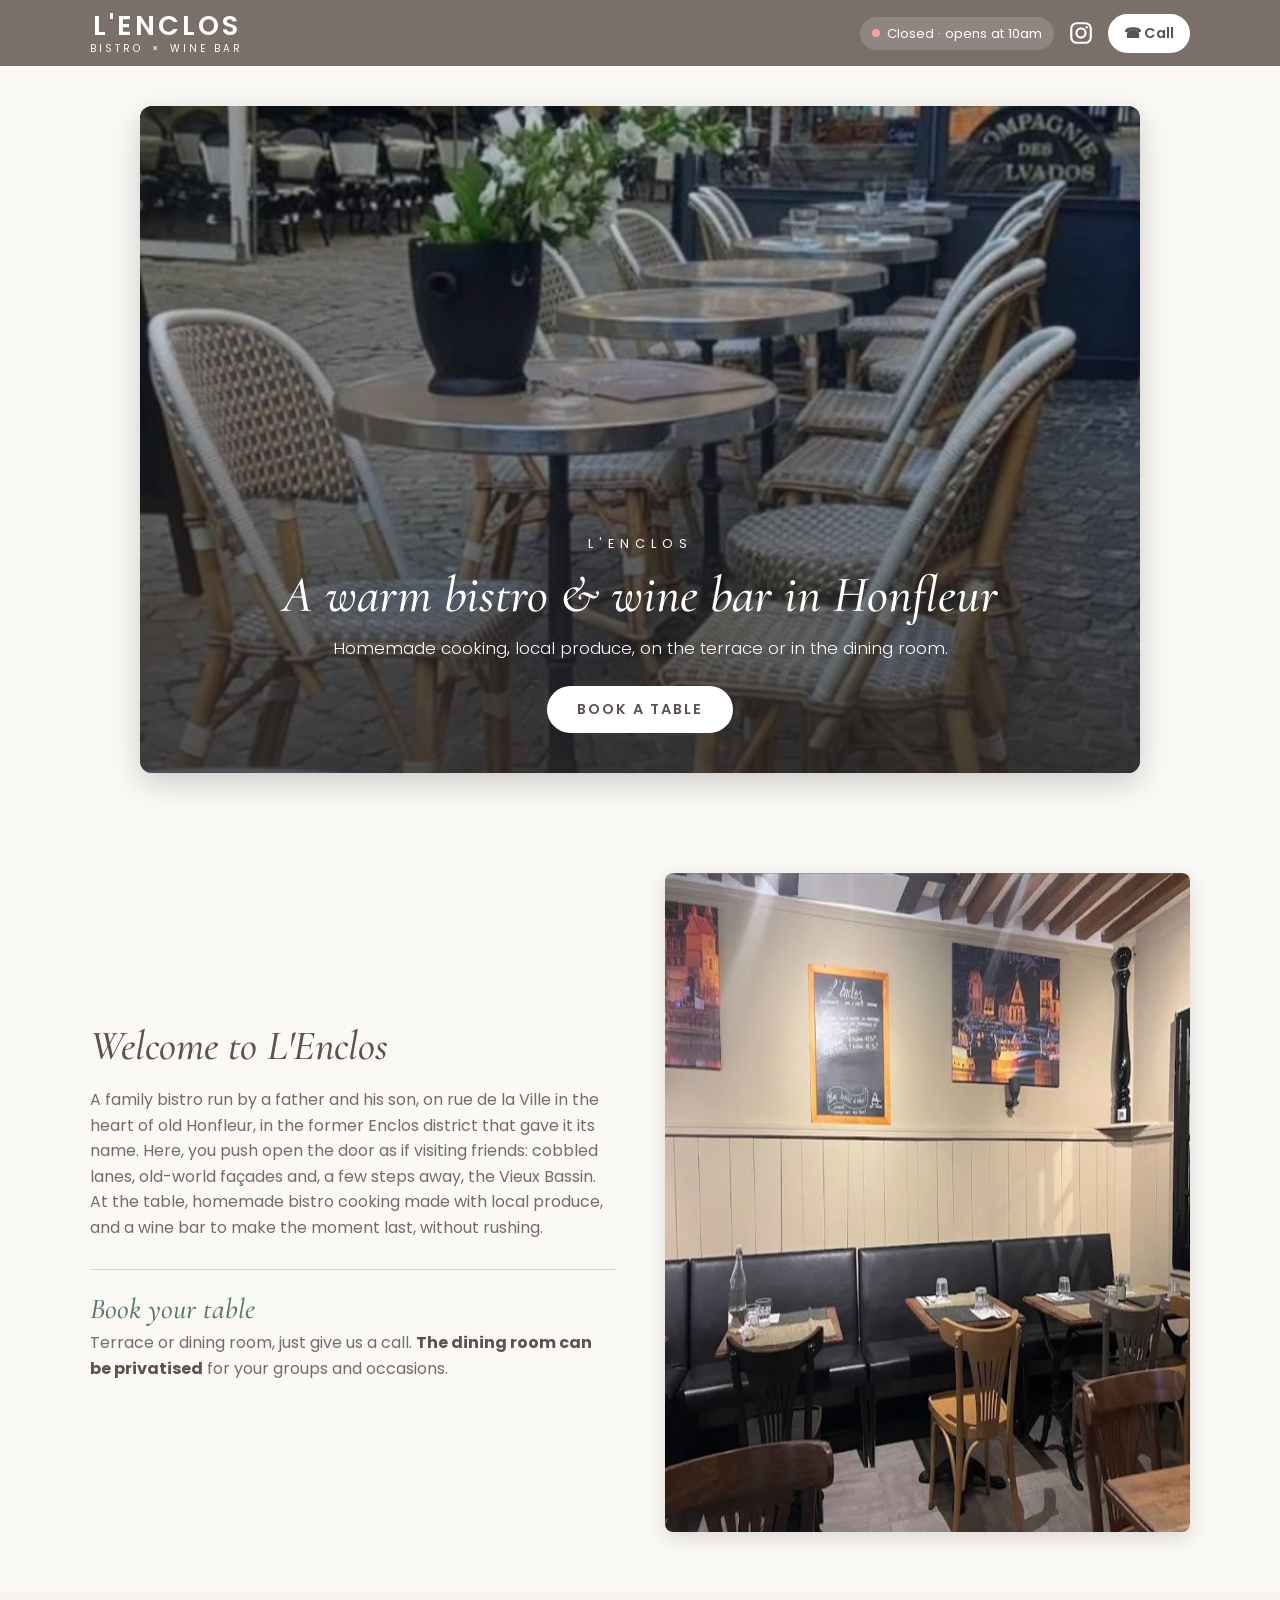
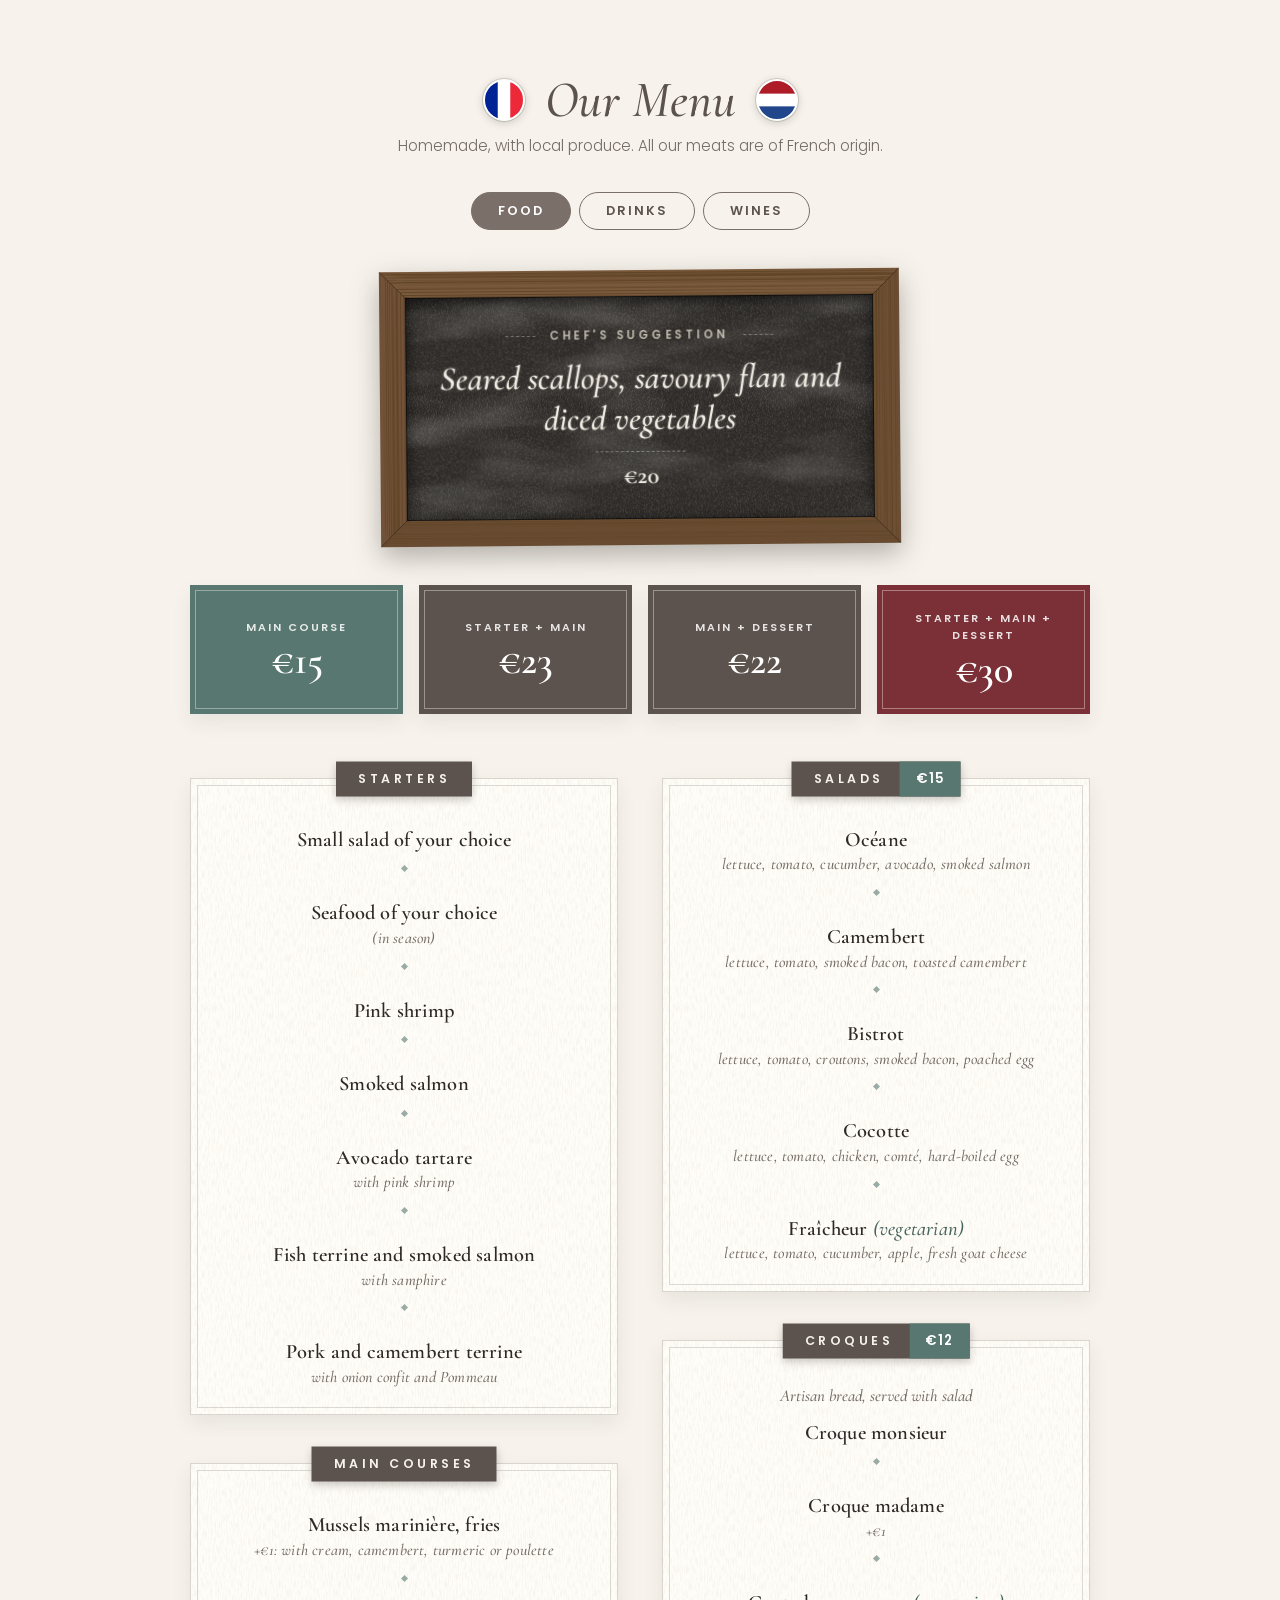
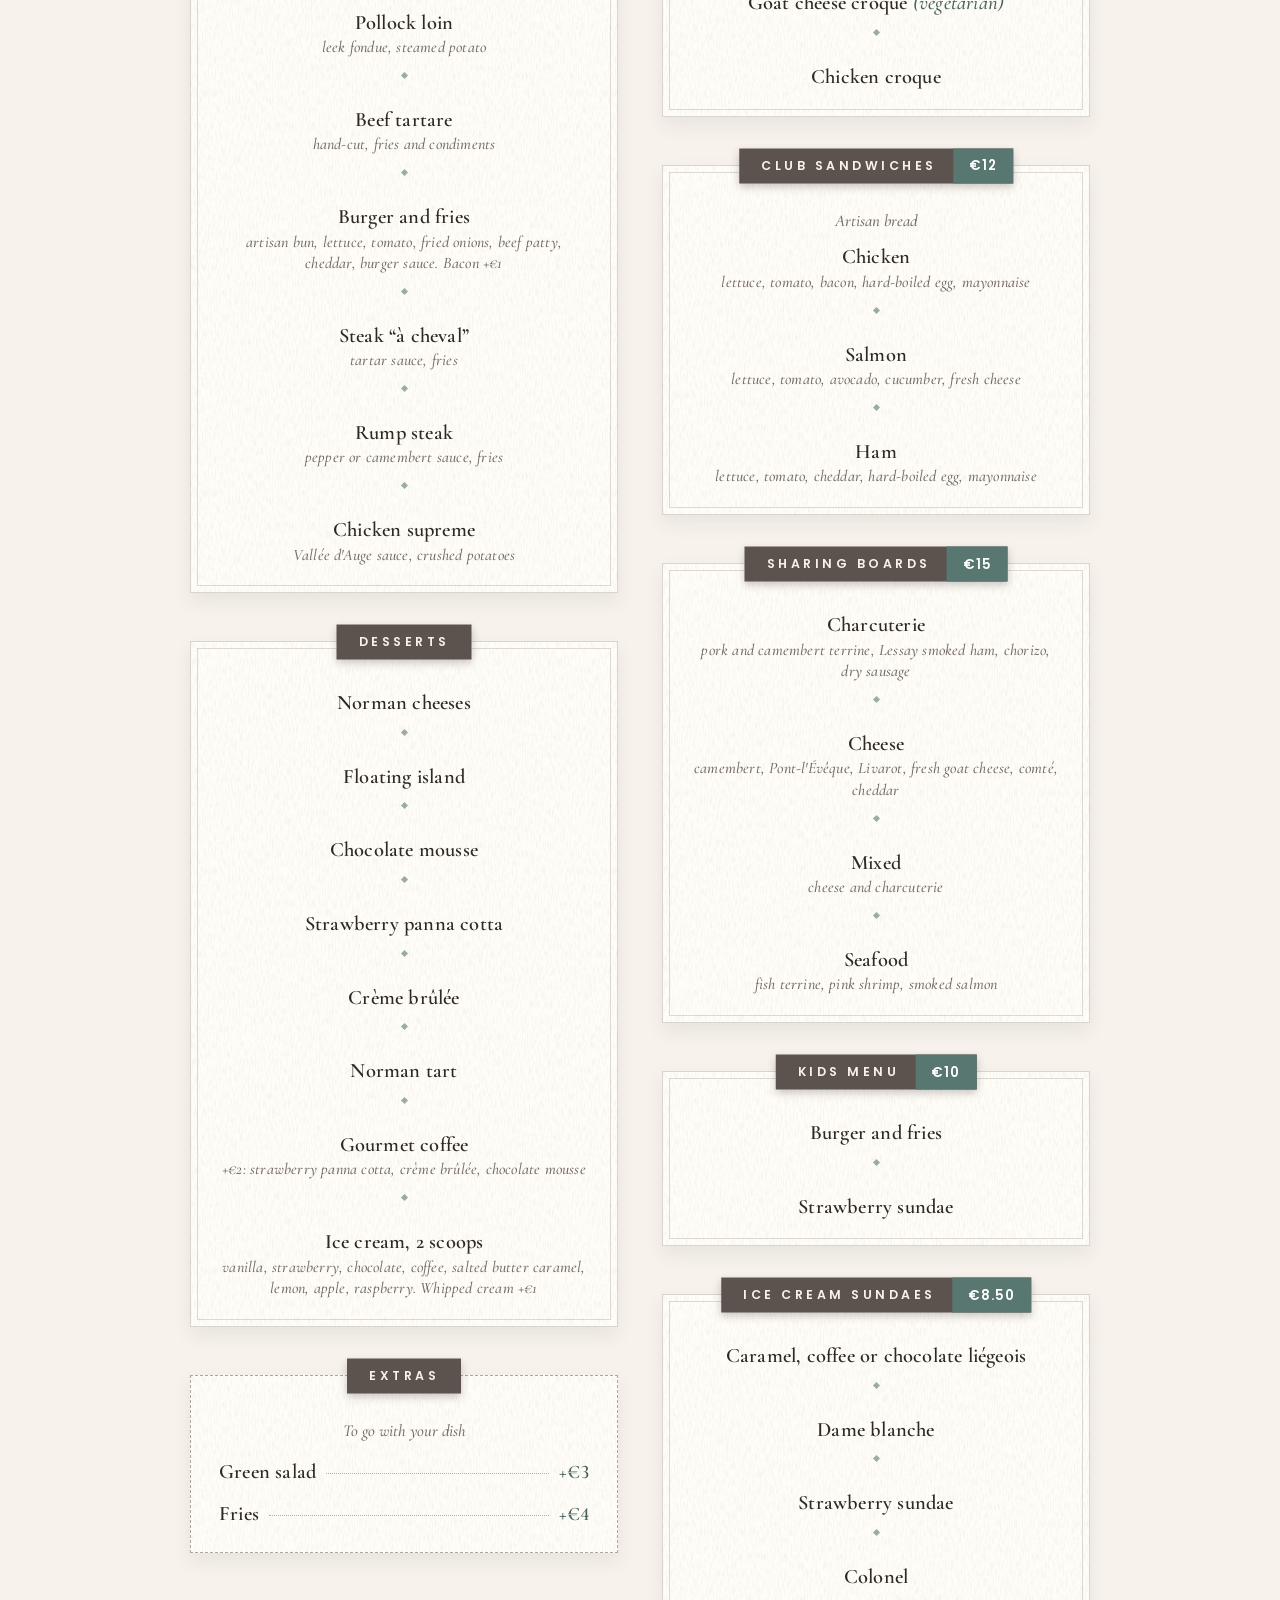
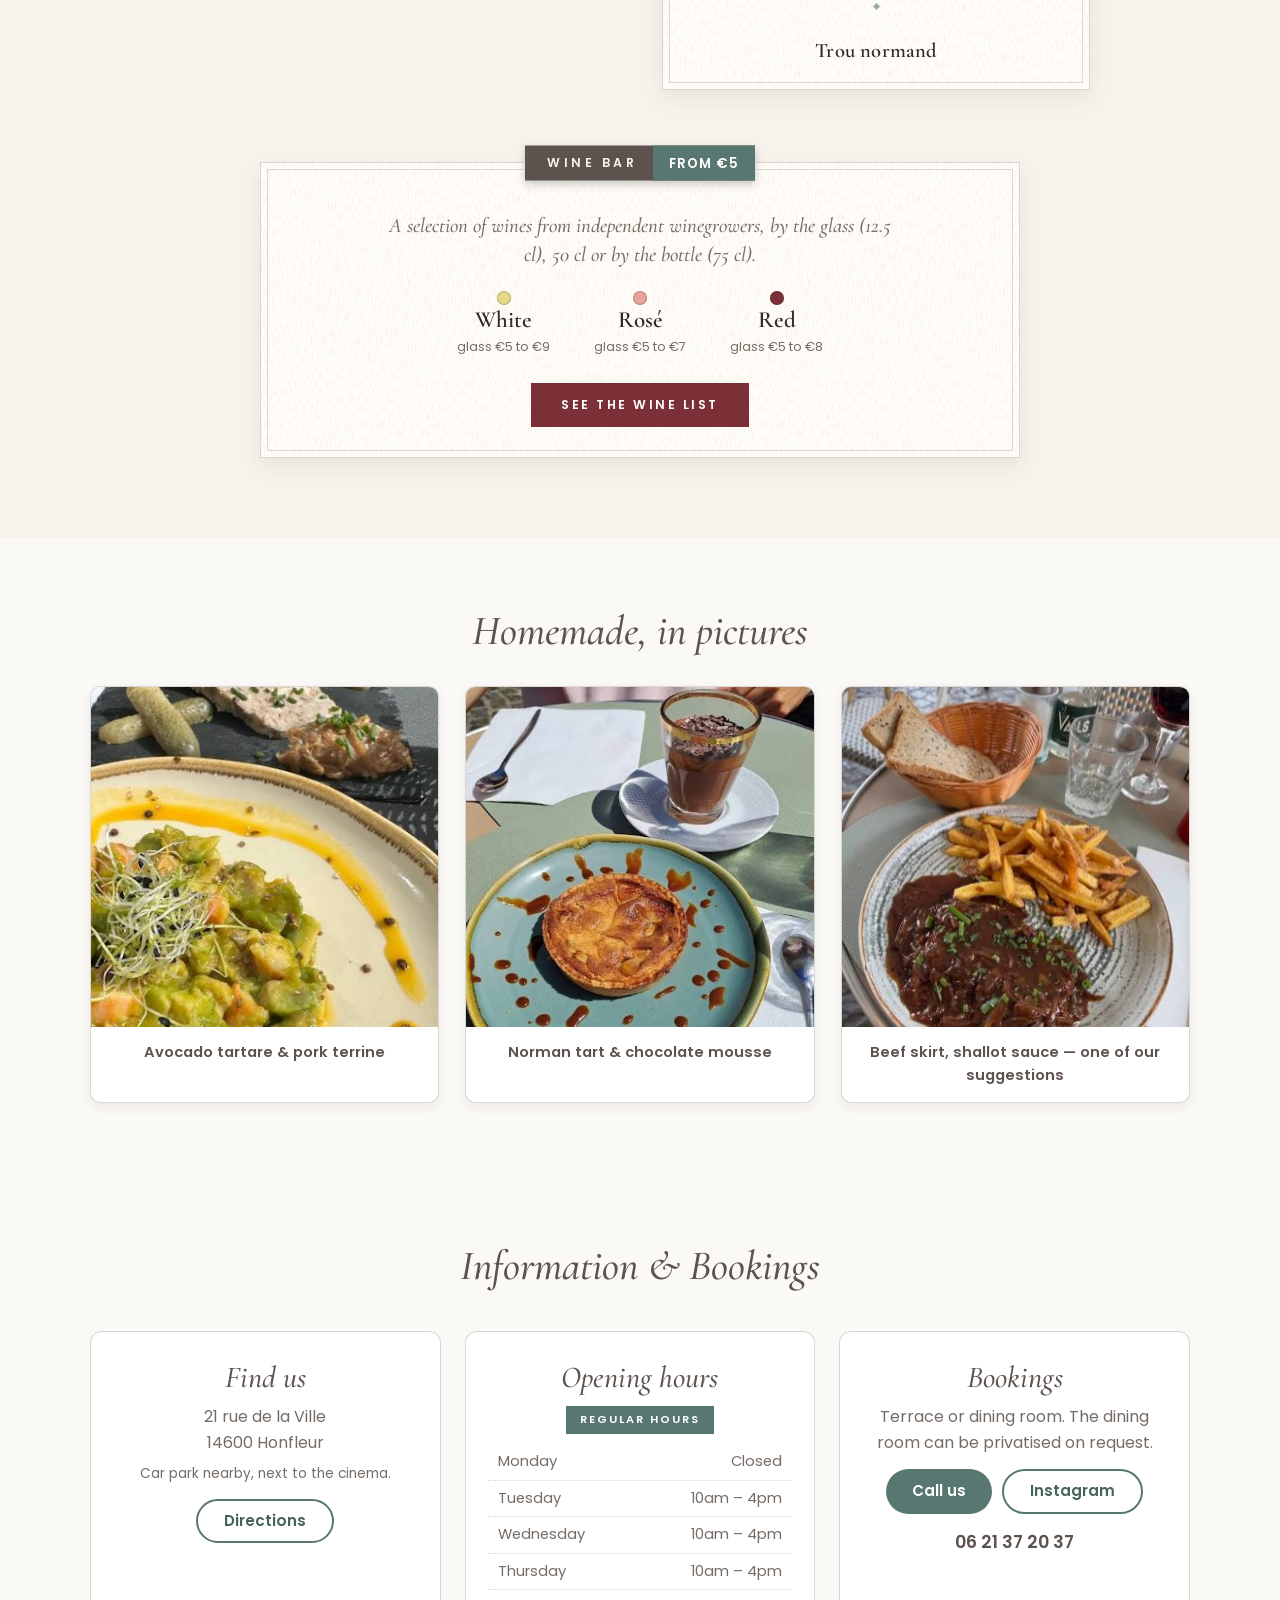
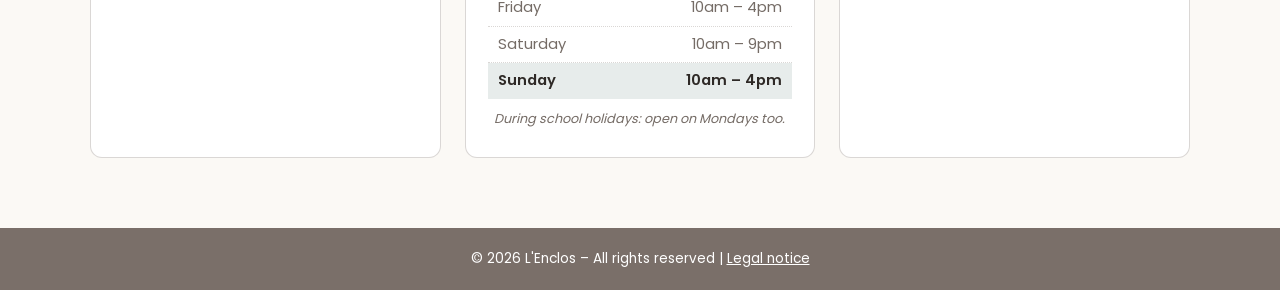
==== commit b9d9def7: "Horaires corrigés : 10h-16h tous les jours, samedi 10h-21h, lundi fermé hors vacances scolaires Co-A" ====
--- a/en/index.html
+++ b/en/index.html
@@ -75,7 +75,12 @@
         "hasMenu": "https://lenclos-honfleur.fr/en/#carte",
         "openingHoursSpecification": [{
             "@type": "OpeningHoursSpecification",
-            "dayOfWeek": ["Tuesday", "Wednesday", "Thursday", "Friday", "Saturday", "Sunday"],
+            "dayOfWeek": ["Tuesday", "Wednesday", "Thursday", "Friday", "Sunday"],
+            "opens": "10:00",
+            "closes": "16:00"
+        }, {
+            "@type": "OpeningHoursSpecification",
+            "dayOfWeek": "Saturday",
             "opens": "10:00",
             "closes": "21:00"
         }],
@@ -512,7 +517,7 @@
 
             <div class="info-block">
                 <h3>Opening hours</h3>
-                <p id="horaires-fixes">Tuesday to Sunday<br>10am&nbsp;&ndash;&nbsp;9pm, non-stop service<br><em>Closed on Mondays</em></p>
+                <p id="horaires-fixes">Tuesday to Friday and Sunday: 10am&nbsp;&ndash;&nbsp;4pm<br>Saturday: 10am&nbsp;&ndash;&nbsp;9pm<br><em>Closed on Mondays, except during school holidays</em></p>
                 <div id="horaires-detail" class="horaires-detail" hidden></div>
             </div>
 
@@ -550,7 +555,7 @@
         /* [ouverture, fermeture] en heures, null = fermé. Index 0 = dimanche, 1 = lundi ... 6 = samedi. */
         const HORAIRES = {
             vacances: [[10, 16], [10, 16], [10, 16], [10, 16], [10, 16], [10, 16], [10, 21]],
-            habituel: [[10, 21], null, [10, 21], [10, 21], [10, 21], [10, 21], [10, 21]]
+            habituel: [[10, 16], null, [10, 16], [10, 16], [10, 16], [10, 16], [10, 21]]
         };
         const ORDRE_SEMAINE = [1, 2, 3, 4, 5, 6, 0];
 
@@ -558,8 +563,8 @@
             fr: {
                 jours: ["dimanche", "lundi", "mardi", "mercredi", "jeudi", "vendredi", "samedi"],
                 ferme: "Fermé", periodeVac: "Horaires des vacances scolaires", periodeHab: "Horaires habituels",
-                noteVac: "Hors vacances scolaires : ouvert de 10h à 21h, fermé le lundi.",
-                noteHab: "Pendant les vacances scolaires : ouvert tous les jours de 10h à 16h, le samedi de 10h à 21h.",
+                noteVac: "Hors vacances scolaires : fermé le lundi.",
+                noteHab: "Pendant les vacances scolaires : ouvert aussi le lundi.",
                 heure: function (h) { return h + "h"; },
                 plage: function (o, c) { return o + "h – " + c + "h"; },
                 ouvert: function (c) { return "Ouvert · jusqu'à " + this.heure(c); },
@@ -570,8 +575,8 @@
             en: {
                 jours: ["Sunday", "Monday", "Tuesday", "Wednesday", "Thursday", "Friday", "Saturday"],
                 ferme: "Closed", periodeVac: "School holiday hours", periodeHab: "Regular hours",
-                noteVac: "Outside school holidays: open 10am to 9pm, closed on Mondays.",
-                noteHab: "During school holidays: open every day 10am to 4pm, Saturdays 10am to 9pm.",
+                noteVac: "Outside school holidays: closed on Mondays.",
+                noteHab: "During school holidays: open on Mondays too.",
                 heure: function (h) { return h <= 12 ? h + "am" : (h - 12) + "pm"; },
                 plage: function (o, c) { return this.heure(o) + " – " + this.heure(c); },
                 ouvert: function (c) { return "Open · until " + this.heure(c); },
@@ -582,8 +587,8 @@
             nl: {
                 jours: ["zondag", "maandag", "dinsdag", "woensdag", "donderdag", "vrijdag", "zaterdag"],
                 ferme: "Gesloten", periodeVac: "Openingstijden schoolvakantie", periodeHab: "Gebruikelijke openingstijden",
-                noteVac: "Buiten de schoolvakanties: open van 10.00 tot 21.00 uur, maandag gesloten.",
-                noteHab: "Tijdens de schoolvakanties: elke dag open van 10.00 tot 16.00 uur, zaterdag van 10.00 tot 21.00 uur.",
+                noteVac: "Buiten de schoolvakanties: maandag gesloten.",
+                noteHab: "Tijdens de schoolvakanties: ook op maandag open.",
                 heure: function (h) { return h + ".00 uur"; },
                 plage: function (o, c) { return o + ".00 – " + c + ".00 uur"; },
                 ouvert: function (c) { return "Open · tot " + this.heure(c); },
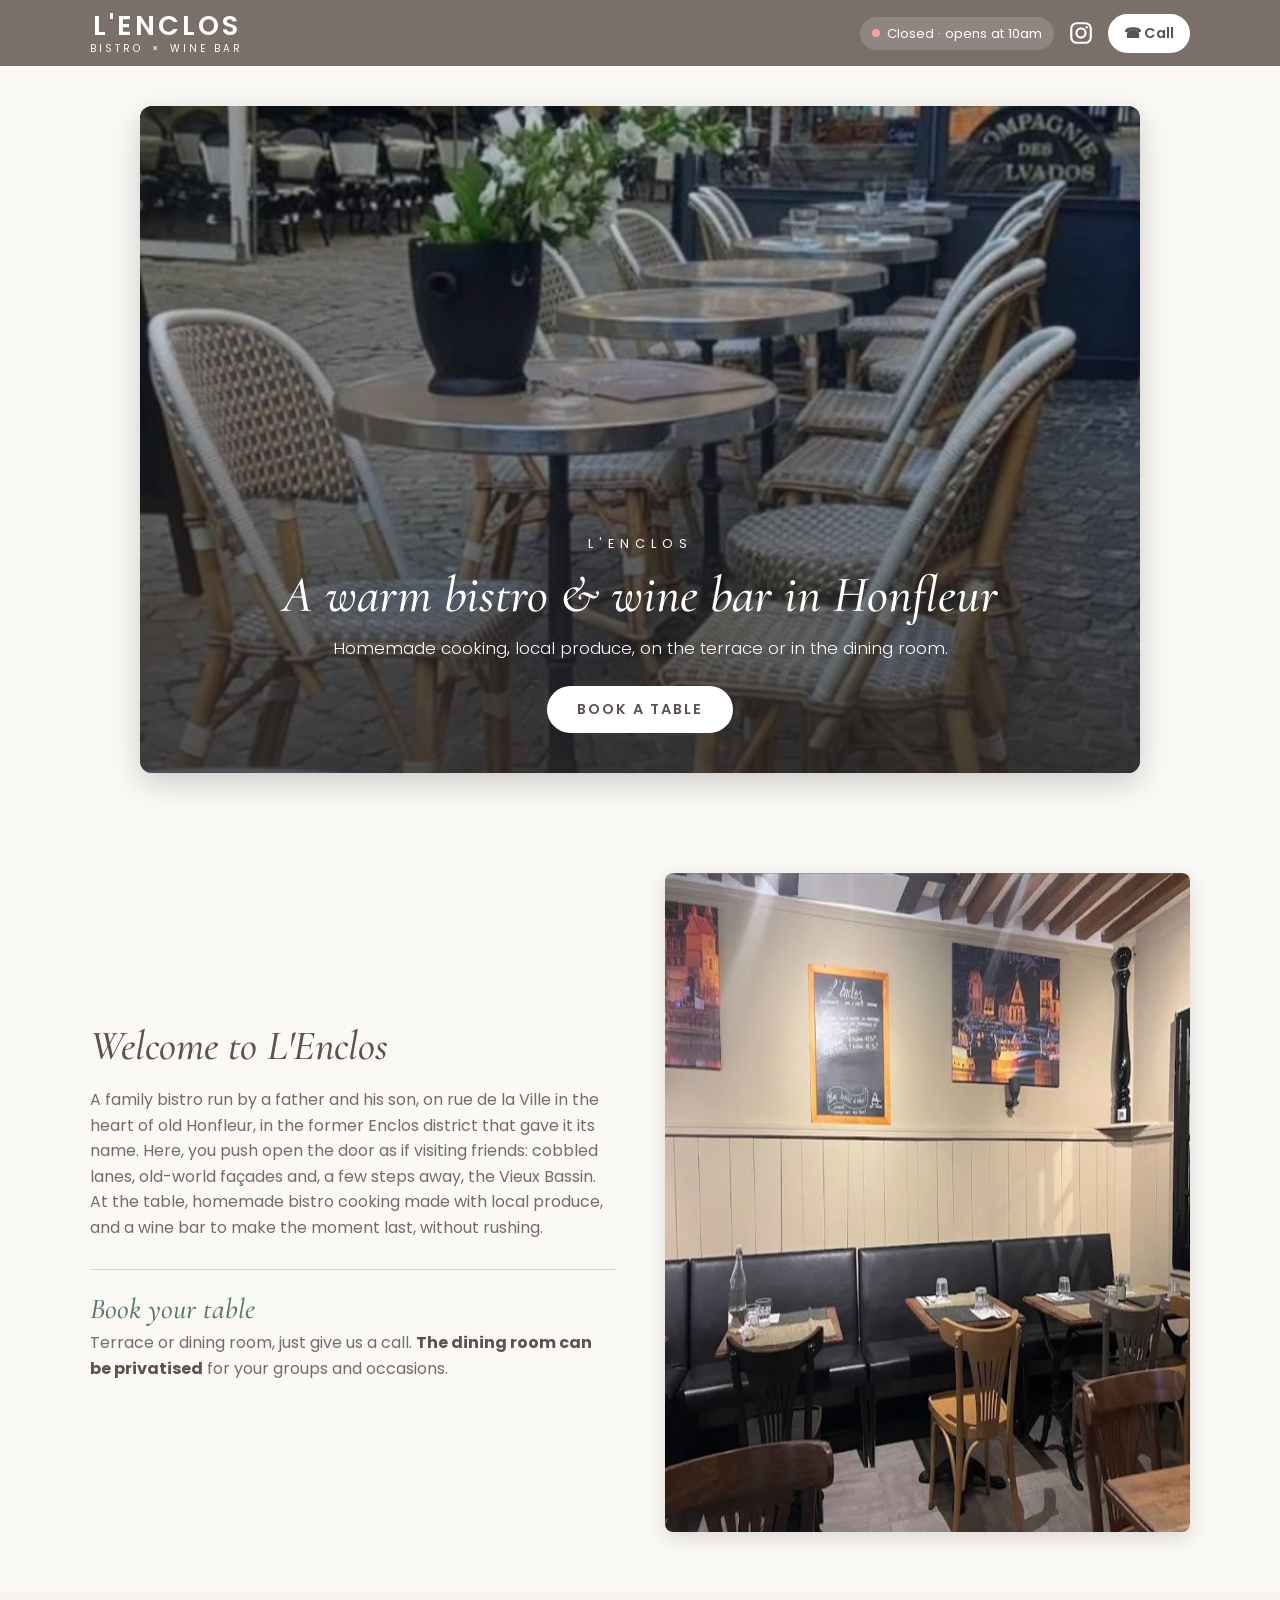
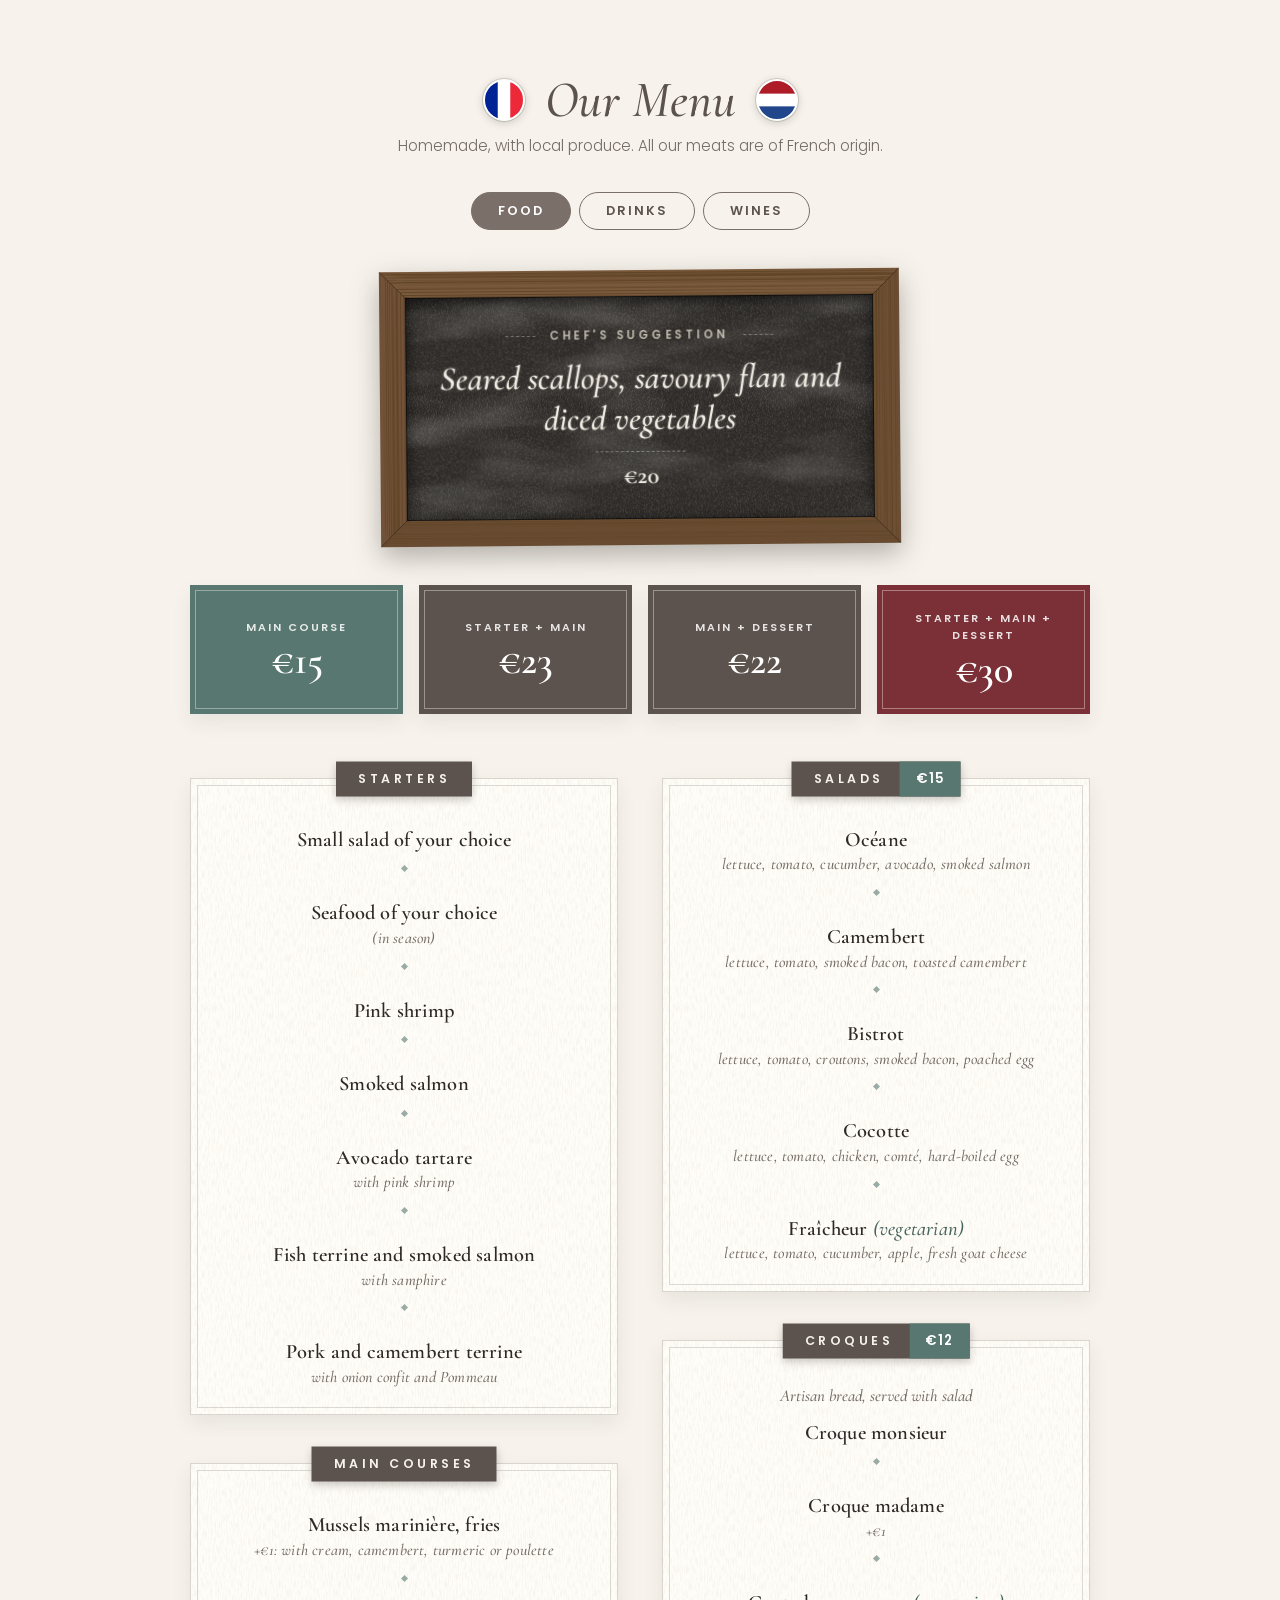
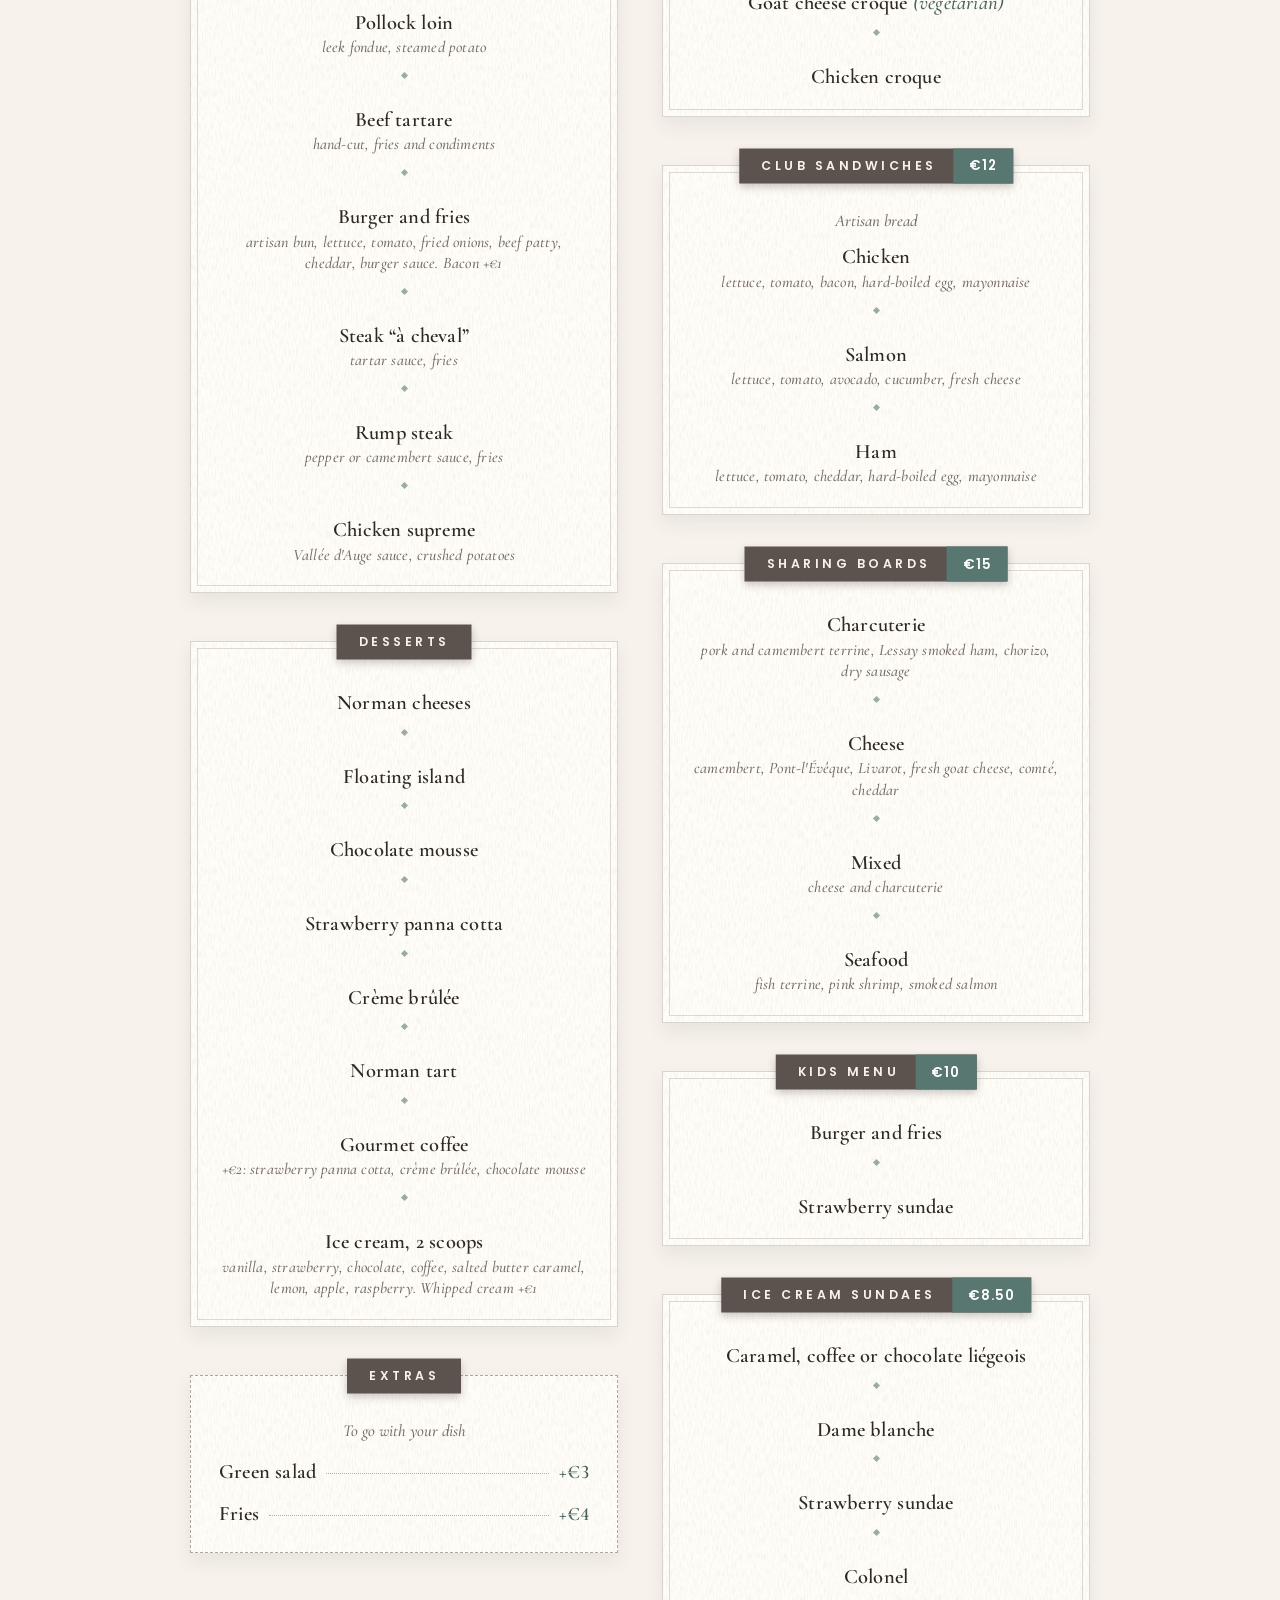
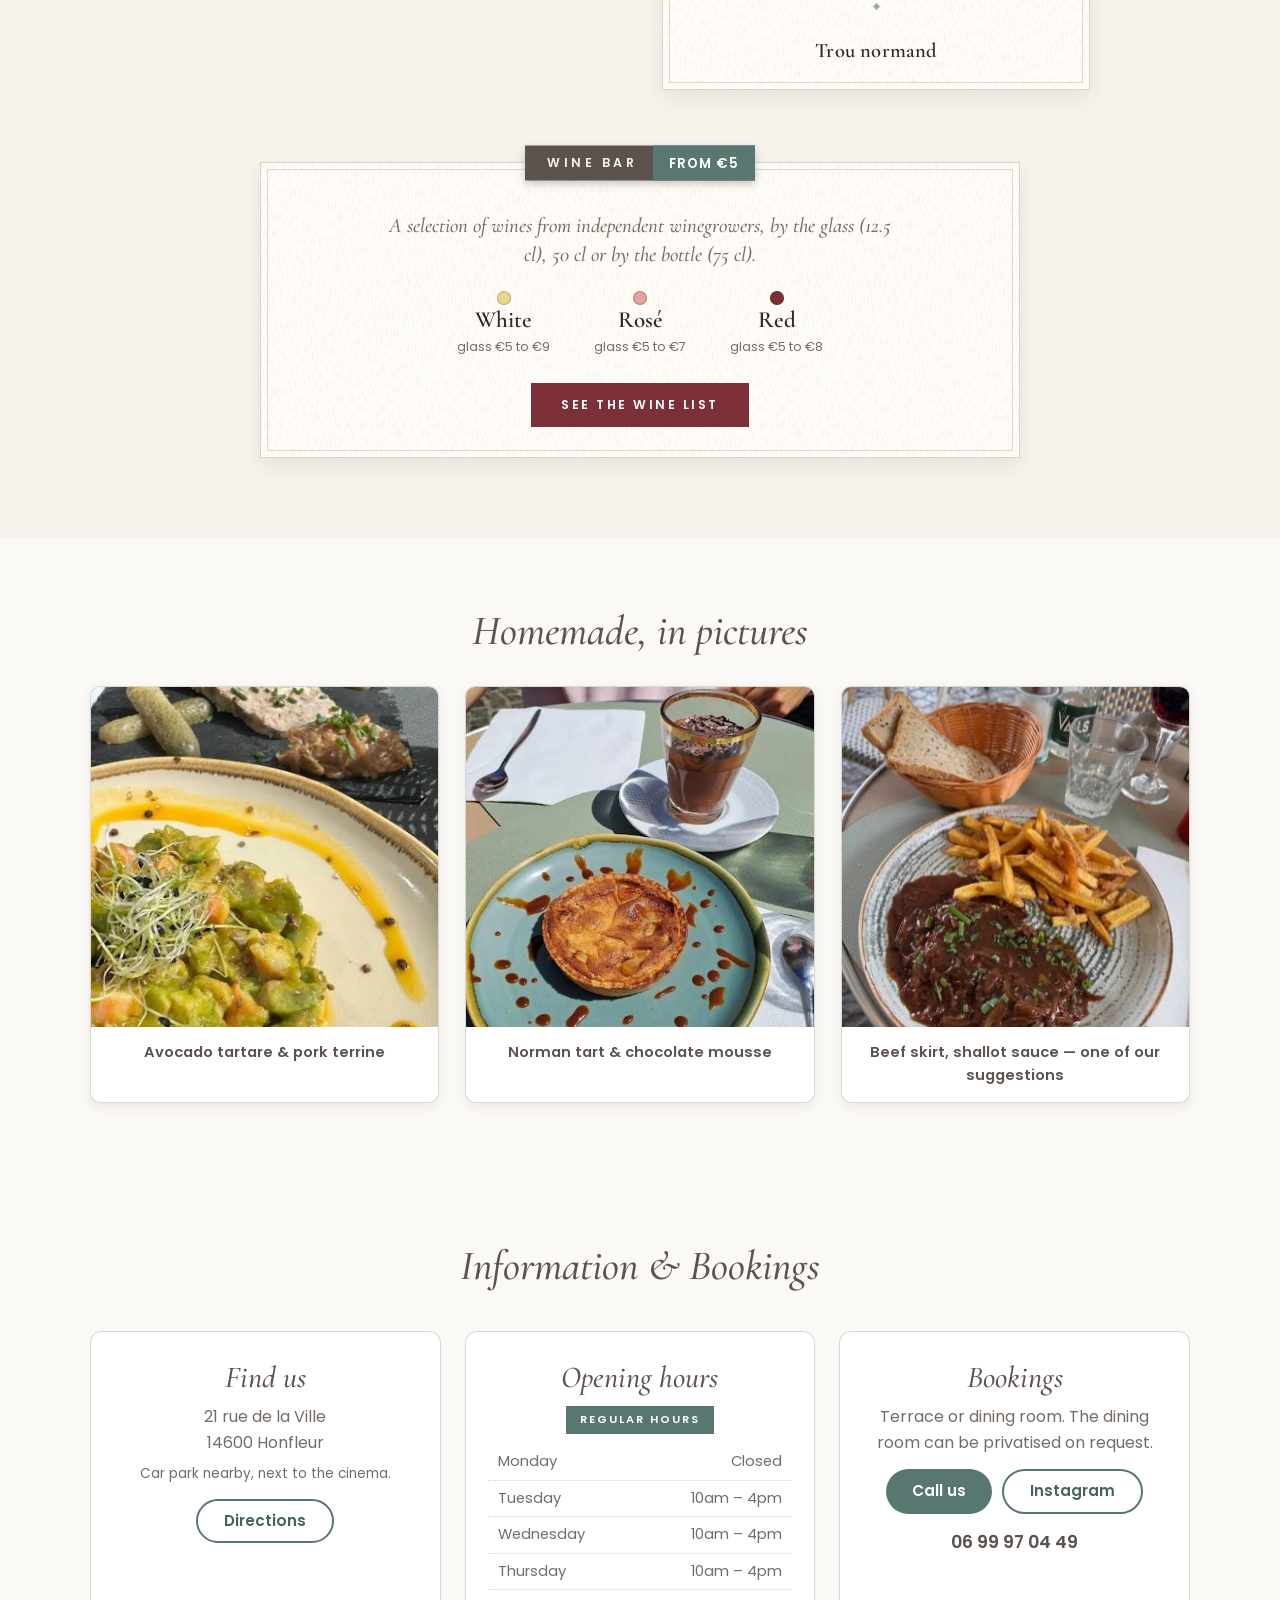
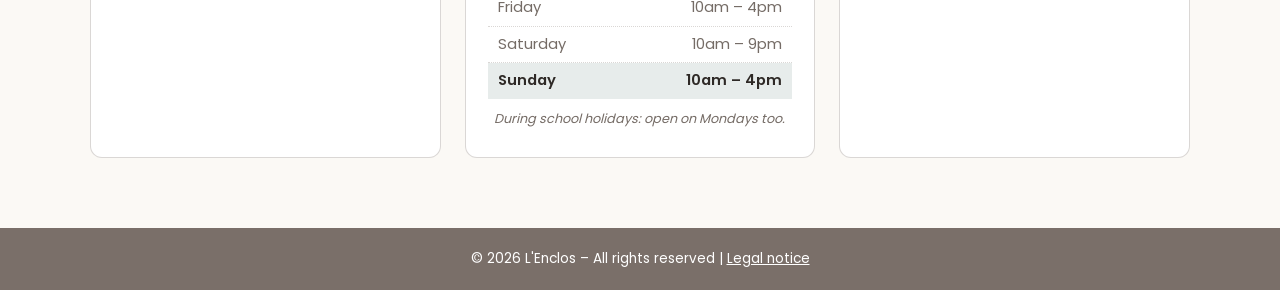
==== commit 1c6b6576: "Téléphone : 06 99 97 04 49" ====
--- a/en/index.html
+++ b/en/index.html
@@ -52,7 +52,7 @@
         "alternateName": "L'Enclos Bistrot & Bar à vin",
         "description": "Family bistro and wine bar in old Honfleur, run by a father and his son. Homemade cooking made with local produce, terrace and a dining room that can be privatised.",
         "url": "https://lenclos-honfleur.fr/",
-        "telephone": "+33621372037",
+        "telephone": "+33699970449",
         "image": [
             "https://lenclos-honfleur.fr/images/terrasse.webp",
             "https://lenclos-honfleur.fr/images/facade.webp",
@@ -112,7 +112,7 @@
                         <svg viewBox="0 0 24 24" fill="none" stroke="currentColor" stroke-width="2" aria-hidden="true"><rect x="3" y="3" width="18" height="18" rx="5"/><circle cx="12" cy="12" r="4.2"/><circle cx="17.3" cy="6.7" r="1.1" fill="currentColor" stroke="none"/></svg>
                     </a>
                 </div>
-                <a href="tel:0621372037" class="btn-appel"><span aria-hidden="true">&#9742;</span> <span>Call</span></a>
+                <a href="tel:0699970449" class="btn-appel"><span aria-hidden="true">&#9742;</span> <span>Call</span></a>
             </div>
         </div>
     </header>
@@ -525,10 +525,10 @@
                 <h3>Bookings</h3>
                 <p>Terrace or dining room. The dining room can be privatised on request.</p>
                 <div class="info-actions">
-                    <a href="tel:0621372037" class="link-tel-btn">Call us</a>
+                    <a href="tel:0699970449" class="link-tel-btn">Call us</a>
                     <a href="https://www.instagram.com/lenclos.honfleur" class="link-route-btn link-insta" target="_blank" rel="noopener">Instagram</a>
                 </div>
-                <p class="info-contact-details"><a href="tel:0621372037">06 21 37 20 37</a></p>
+                <p class="info-contact-details"><a href="tel:0699970449">06 99 97 04 49</a></p>
             </div>
         </div>
     </section>
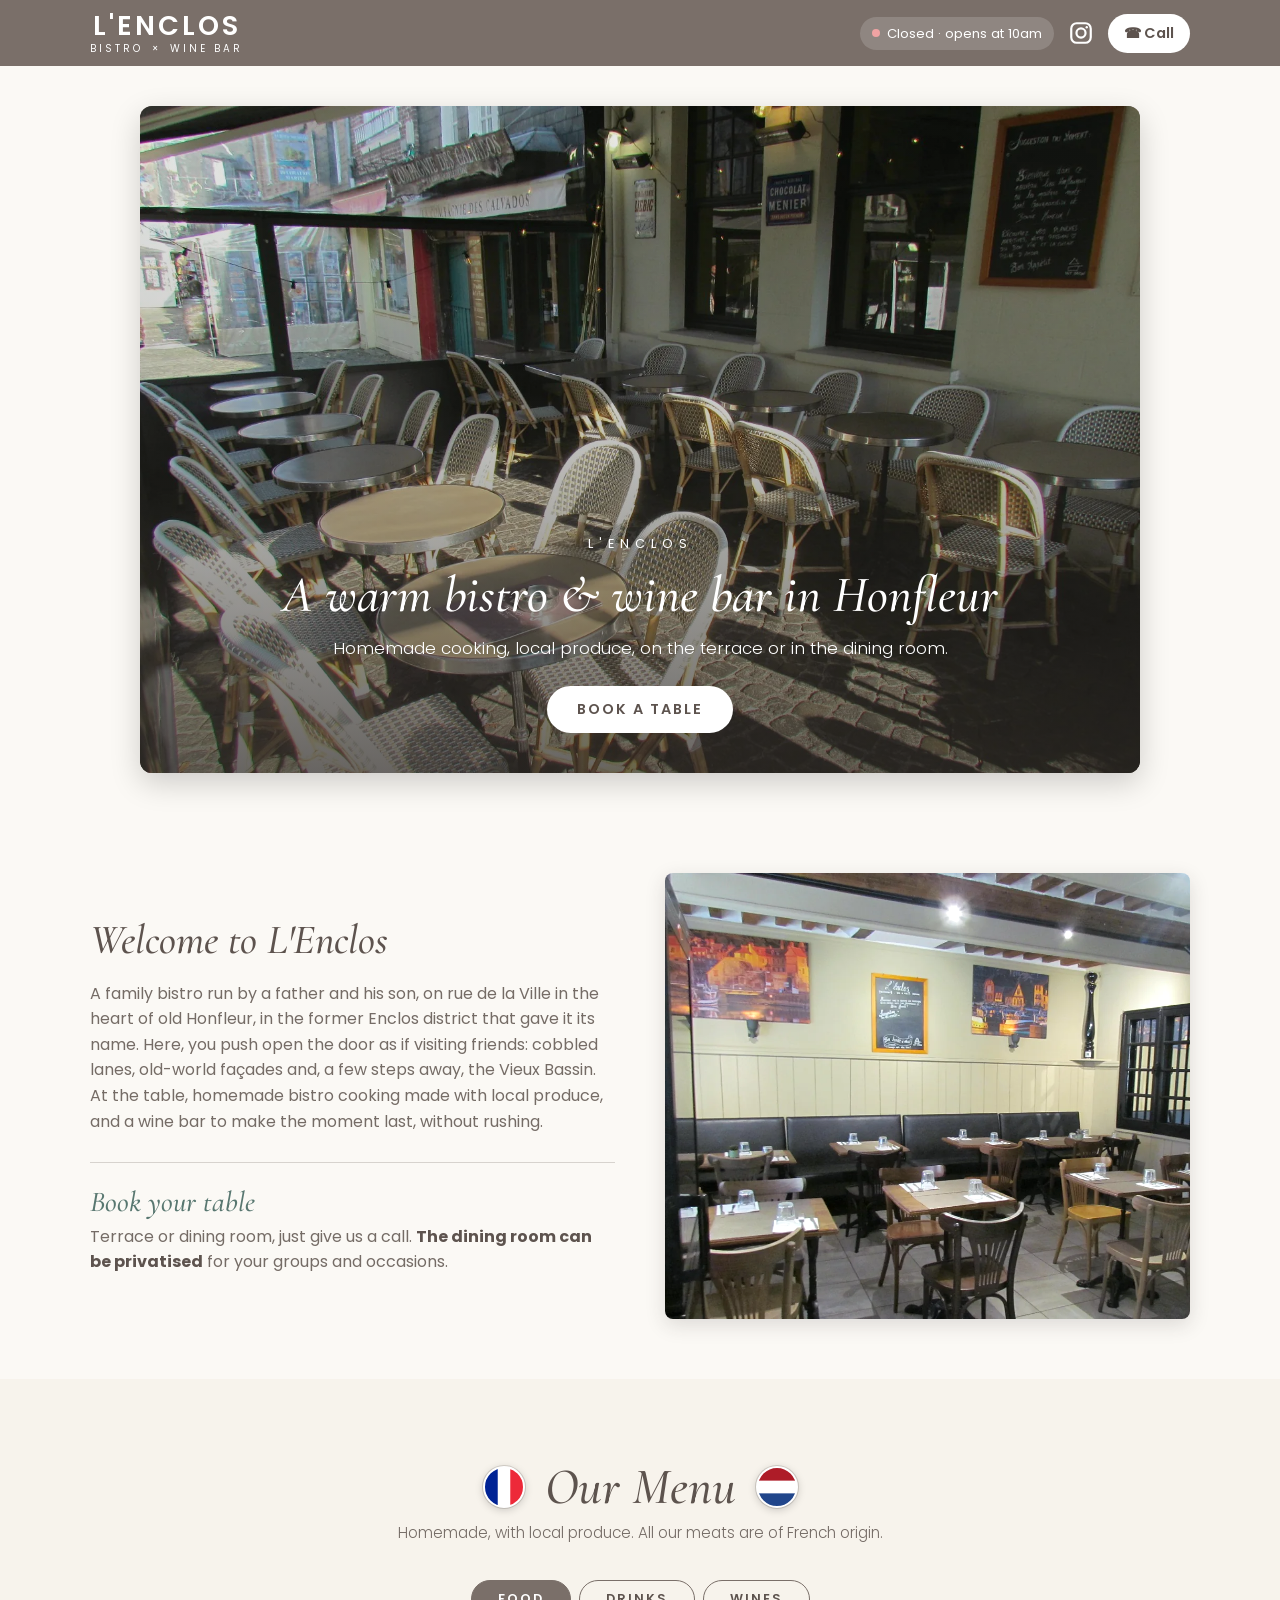
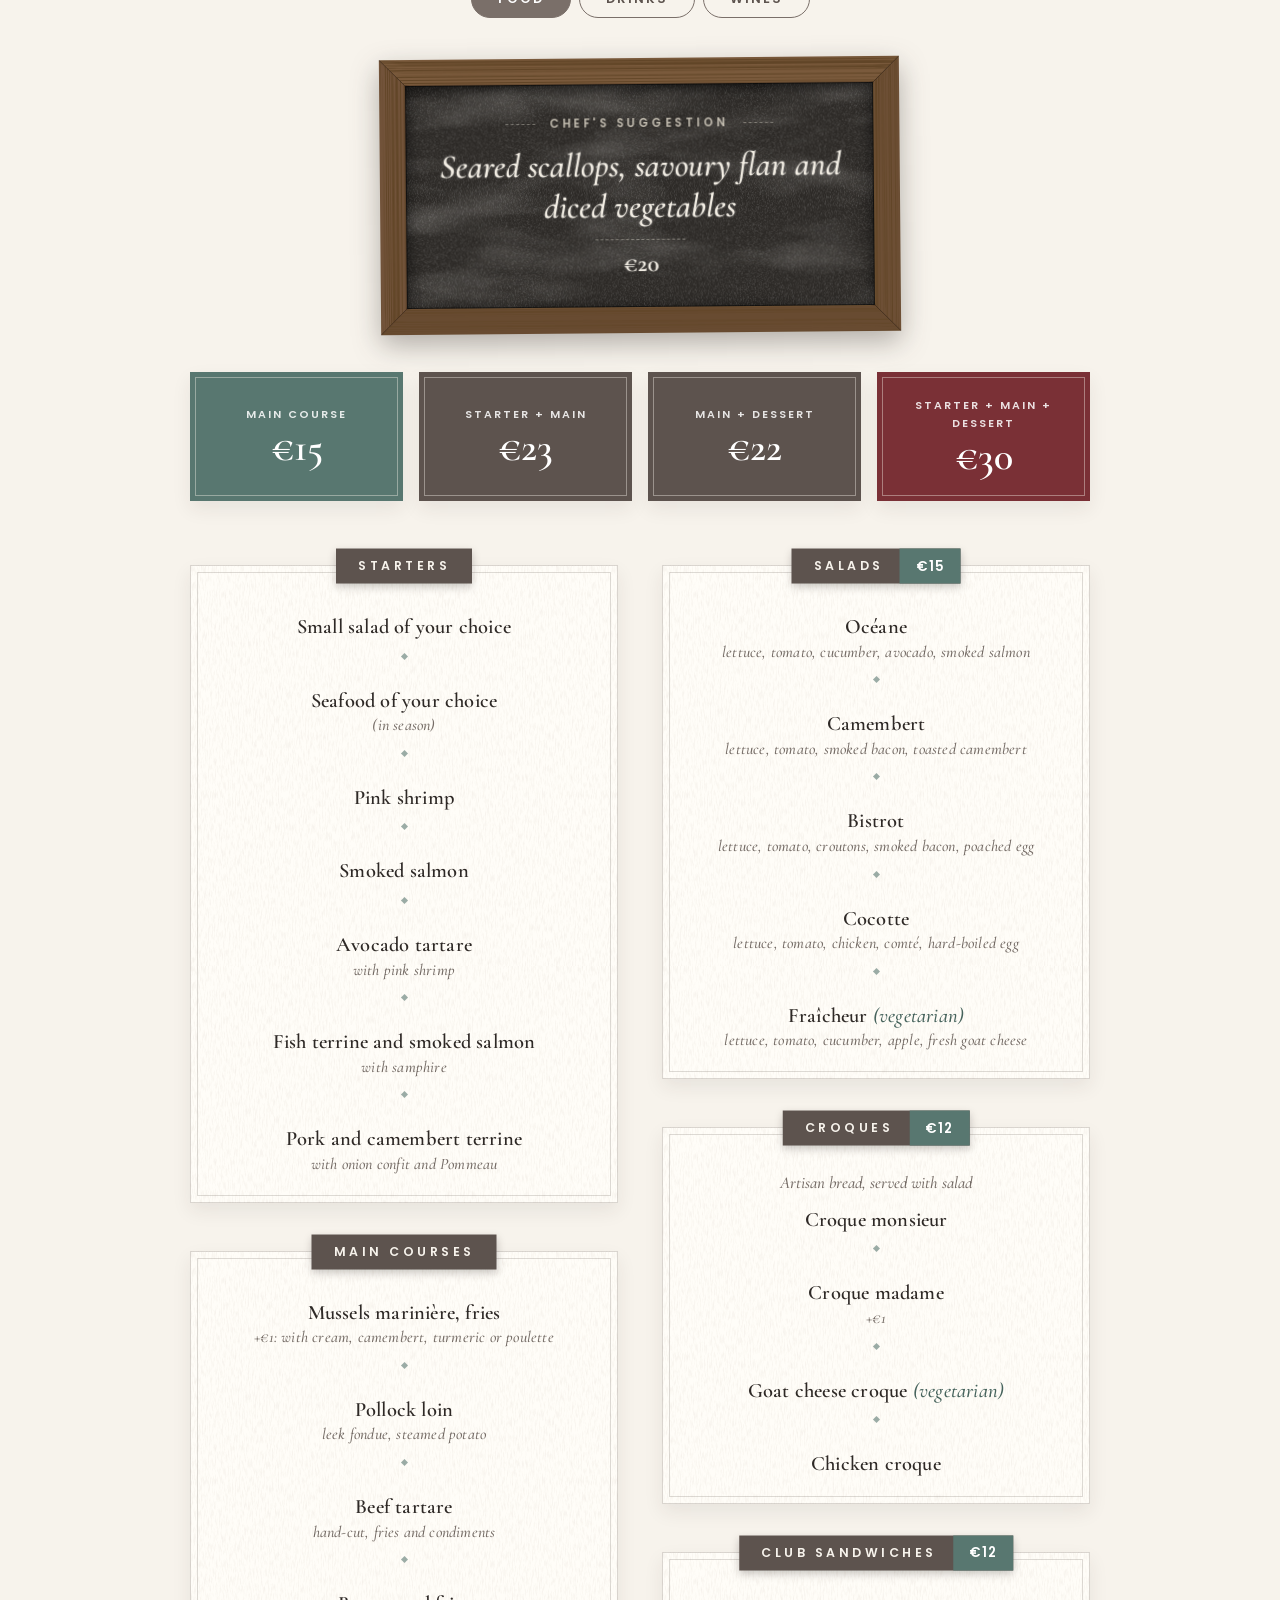
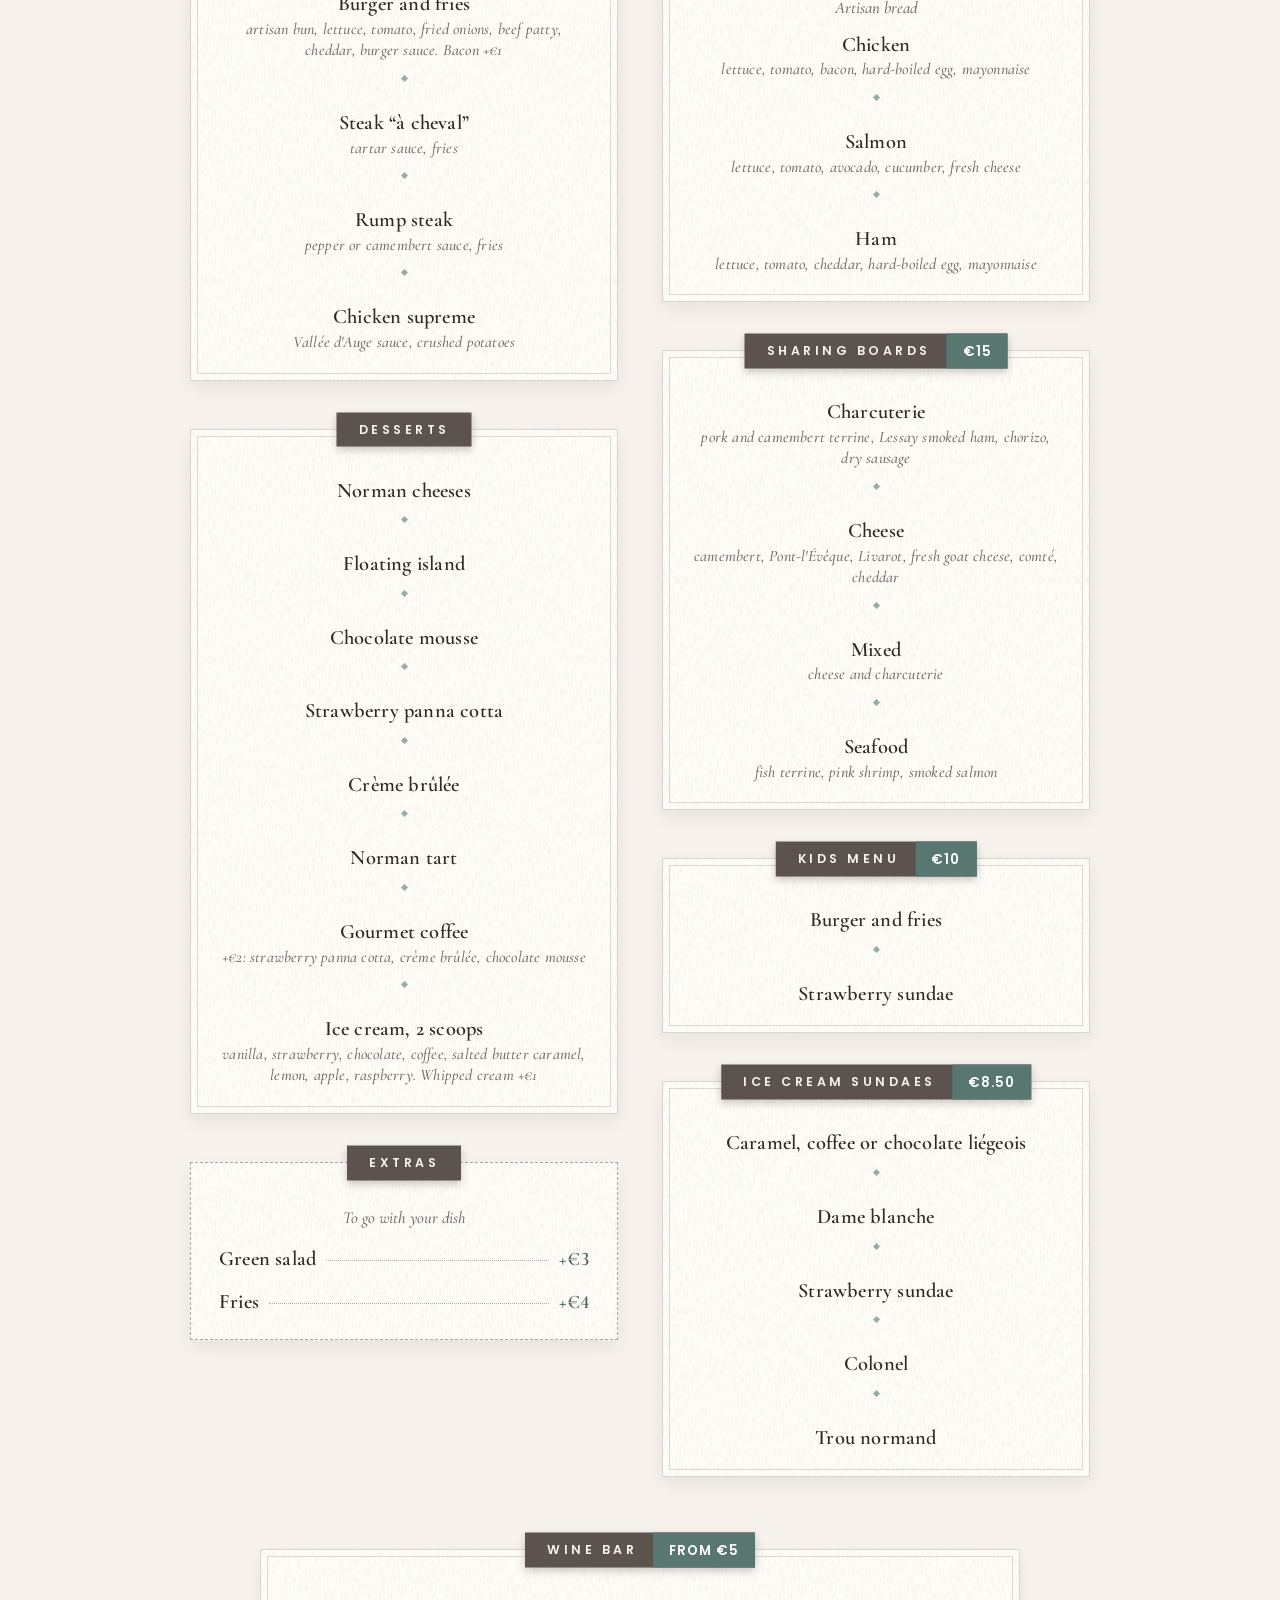
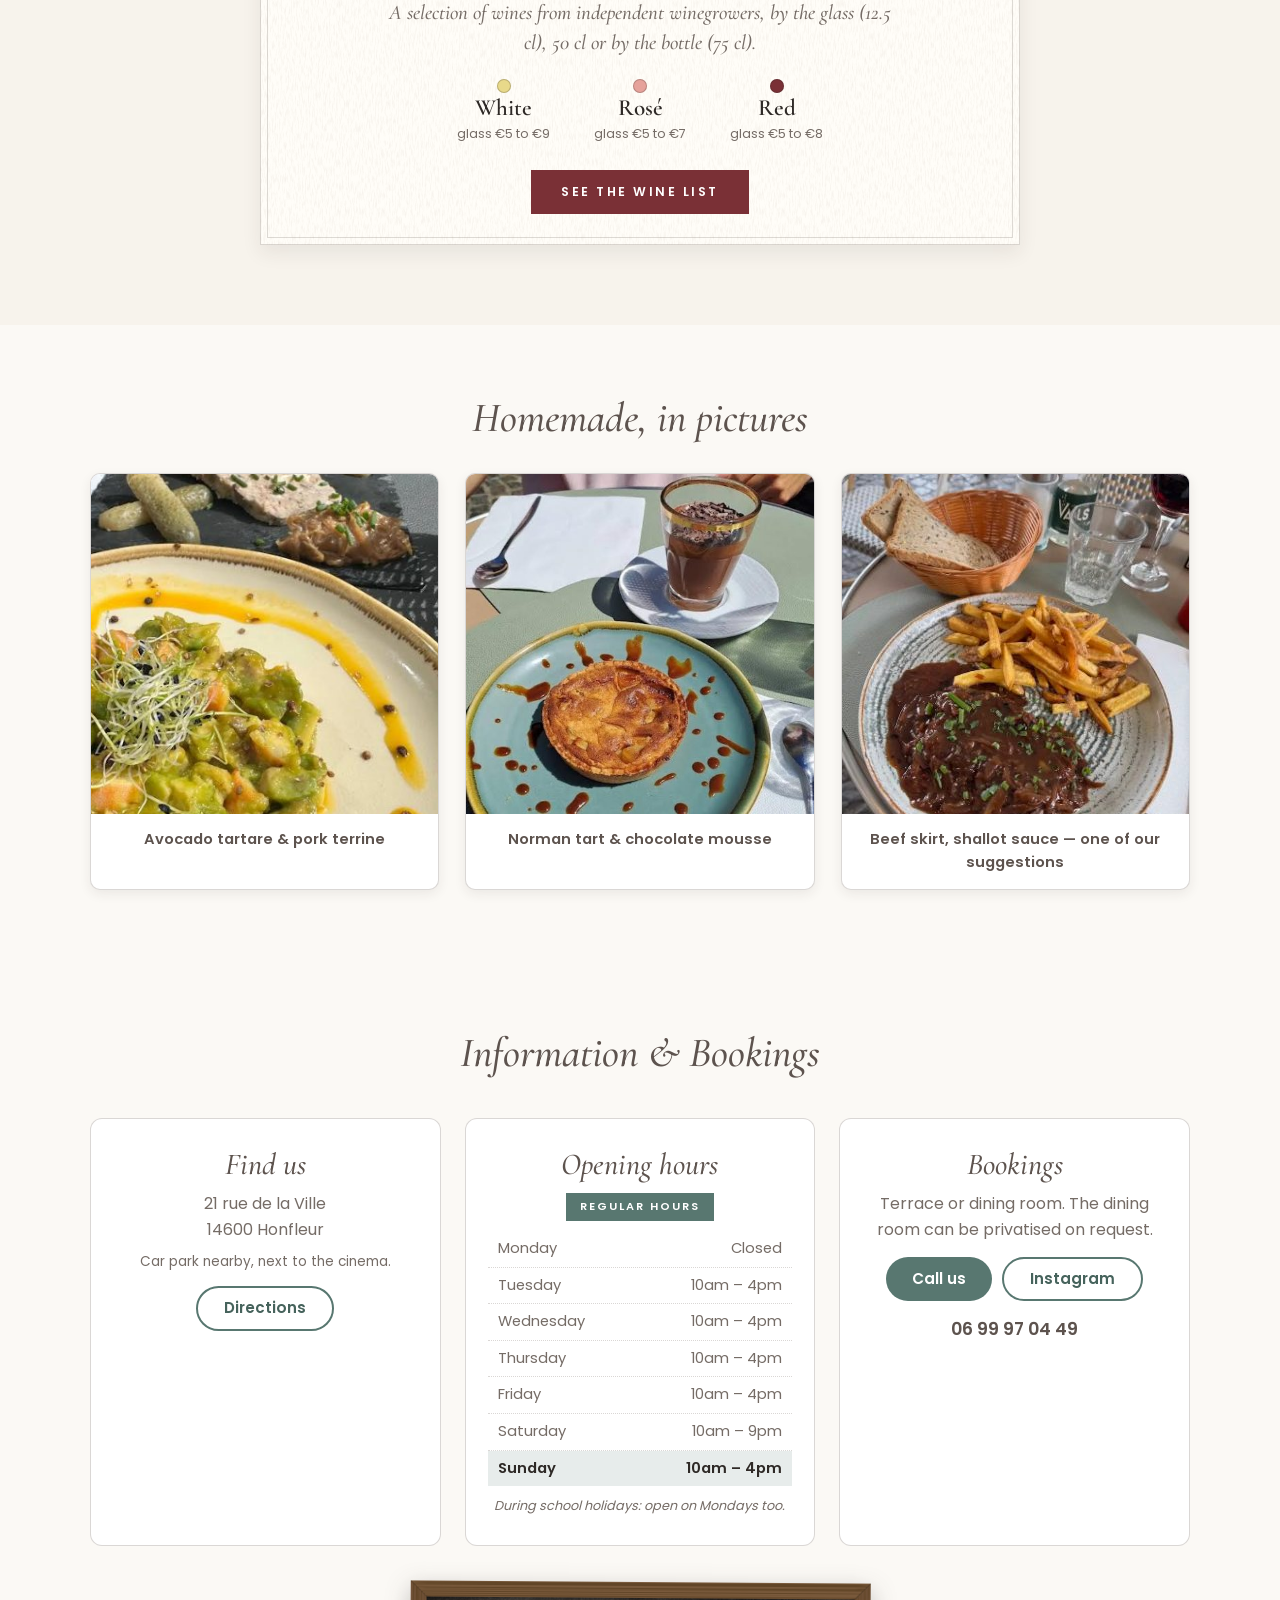
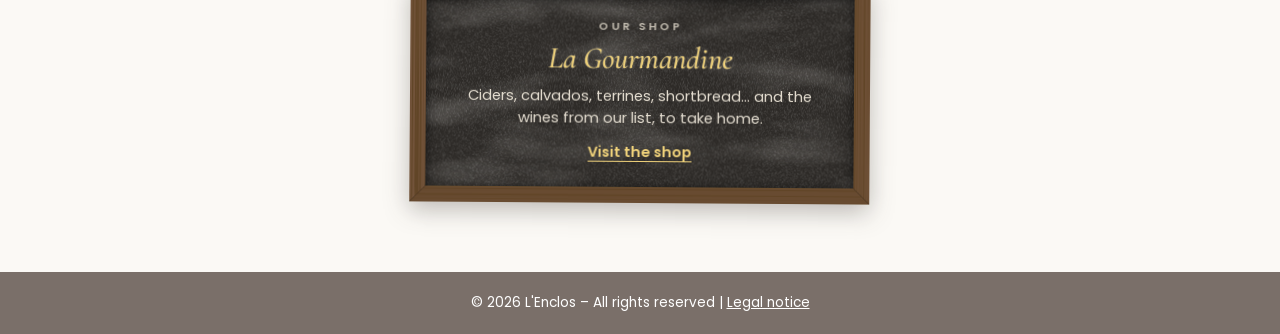
==== commit c04459a1: "Nouvelles photos de la terrasse et de la salle, ardoise La Gourmandine, finitions (sélection, focus," ====
--- a/en/index.html
+++ b/en/index.html
@@ -147,7 +147,7 @@
                 </div>
             </div>
             <div class="about-image">
-                <img src="../images/salle.webp" alt="The dining room of L'Enclos, a bistro in Honfleur" width="773" height="659" loading="lazy" decoding="async">
+                <img src="../images/salle.webp" alt="The dining room of L'Enclos, a bistro in Honfleur" width="1000" height="850" loading="lazy" decoding="async">
             </div>
         </div>
     </section>
@@ -480,6 +480,7 @@
                 </div>
 
                 <p class="vins-note">All our bottled wines come from independent winegrowers.</p>
+                <p class="vins-note">You can also take these wines home from <a href='https://lagourmandine-honfleur.fr/'>La Gourmandine</a>, our shop of Norman products, 7 rue des Logettes.</p>
             </div>
 
         </div>
@@ -531,6 +532,14 @@
                 <p class="info-contact-details"><a href="tel:0699970449">06 99 97 04 49</a></p>
             </div>
         </div>
+
+        <!-- Boutique voisine : petite ardoise, discrète -->
+        <aside class="voisine" aria-label="La Gourmandine">
+            <p class="voisine-label">Our shop</p>
+            <p class="voisine-nom">La Gourmandine</p>
+            <p class="voisine-texte">Ciders, calvados, terrines, shortbread&hellip; and the wines from our list, to take home.</p>
+            <a class="voisine-lien" href="https://lagourmandine-honfleur.fr/">Visit the shop</a>
+        </aside>
     </section>
 
     <!-- FOOTER -->
--- a/style.css
+++ b/style.css
@@ -290,9 +290,9 @@
 
 /* le cadrage écarte les bords de la capture et les clients à droite */
 .hero-img-terrasse {
-    left: -4%;
-    width: 128%;
-    object-position: 50% 62%;
+    left: 0;
+    width: 100%;
+    object-position: 50% 50%;
     opacity: 1;
 }
 
@@ -417,6 +417,7 @@
 .about-image img {
     display: block;
     width: 100%;
+    height: auto;
     border-radius: 8px;
     box-shadow: 0 6px 20px rgba(46, 41, 38, 0.15);
 }
@@ -1315,7 +1316,7 @@
     max-width: 800px;
 }
 
-.legal-page h2 {
+.legal-page h1 {
     font-family: var(--font-title);
     font-style: italic;
     font-weight: 500;
@@ -1329,7 +1330,7 @@
     margin-bottom: 30px;
 }
 
-.legal-block h3 {
+.legal-block h2 {
     font-family: var(--font-title);
     font-style: italic;
     font-weight: 500;
@@ -1446,3 +1447,82 @@
     font-size: 0.8rem !important;
     font-style: italic;
 }
+
+/* ---------- La boutique voisine : petite ardoise, craie jaune beurre ---------- */
+.voisine {
+    position: relative;
+    max-width: 460px;
+    margin: 36px auto 0;
+    padding: 20px 24px 22px;
+    text-align: center;
+    color: #ece6da;
+    background: #2d2a27 url('images/ardoise.svg') center / cover no-repeat;
+    border: 16px solid #6d4f35;
+    border-image: url('images/cadre-bois.svg') 30 / 16px stretch;
+    box-shadow: inset 0 2px 12px rgba(0, 0, 0, 0.65);
+    filter: drop-shadow(0 8px 12px rgba(46, 41, 38, 0.3));
+    transform: rotate(0.4deg);
+}
+
+.voisine-label {
+    font-size: 0.7rem;
+    font-weight: 600;
+    text-transform: uppercase;
+    letter-spacing: 3px;
+    color: #d9d2c4;
+    opacity: 0.85;
+}
+
+.voisine-nom {
+    font-family: var(--font-title);
+    font-style: italic;
+    font-weight: 500;
+    font-size: 1.9rem;
+    line-height: 1.15;
+    margin: 6px 0 8px;
+    color: #f0d27a;
+    text-shadow: 0 0 1.5px rgba(255, 255, 255, 0.4);
+}
+
+.voisine-texte {
+    font-size: 0.92rem;
+    line-height: 1.5;
+    color: #e4ddd0;
+}
+
+.voisine-lien {
+    display: inline-block;
+    margin-top: 12px;
+    color: #f0d27a;
+    font-weight: 600;
+    font-size: 0.9rem;
+    text-decoration: underline;
+    text-underline-offset: 4px;
+}
+
+.voisine-lien:hover {
+    color: #fff;
+}
+
+/* ---------- Finitions : sélection, focus clavier, titres équilibrés ---------- */
+::selection {
+    background: var(--taupe);
+    color: #fff;
+}
+
+:focus-visible {
+    outline: 3px solid var(--sage);
+    outline-offset: 3px;
+}
+
+a, button {
+    -webkit-tap-highlight-color: transparent;
+}
+
+html {
+    scrollbar-color: var(--taupe) #f7f3ec;
+}
+
+h1, h2, h3 {
+    text-wrap: balance;
+}
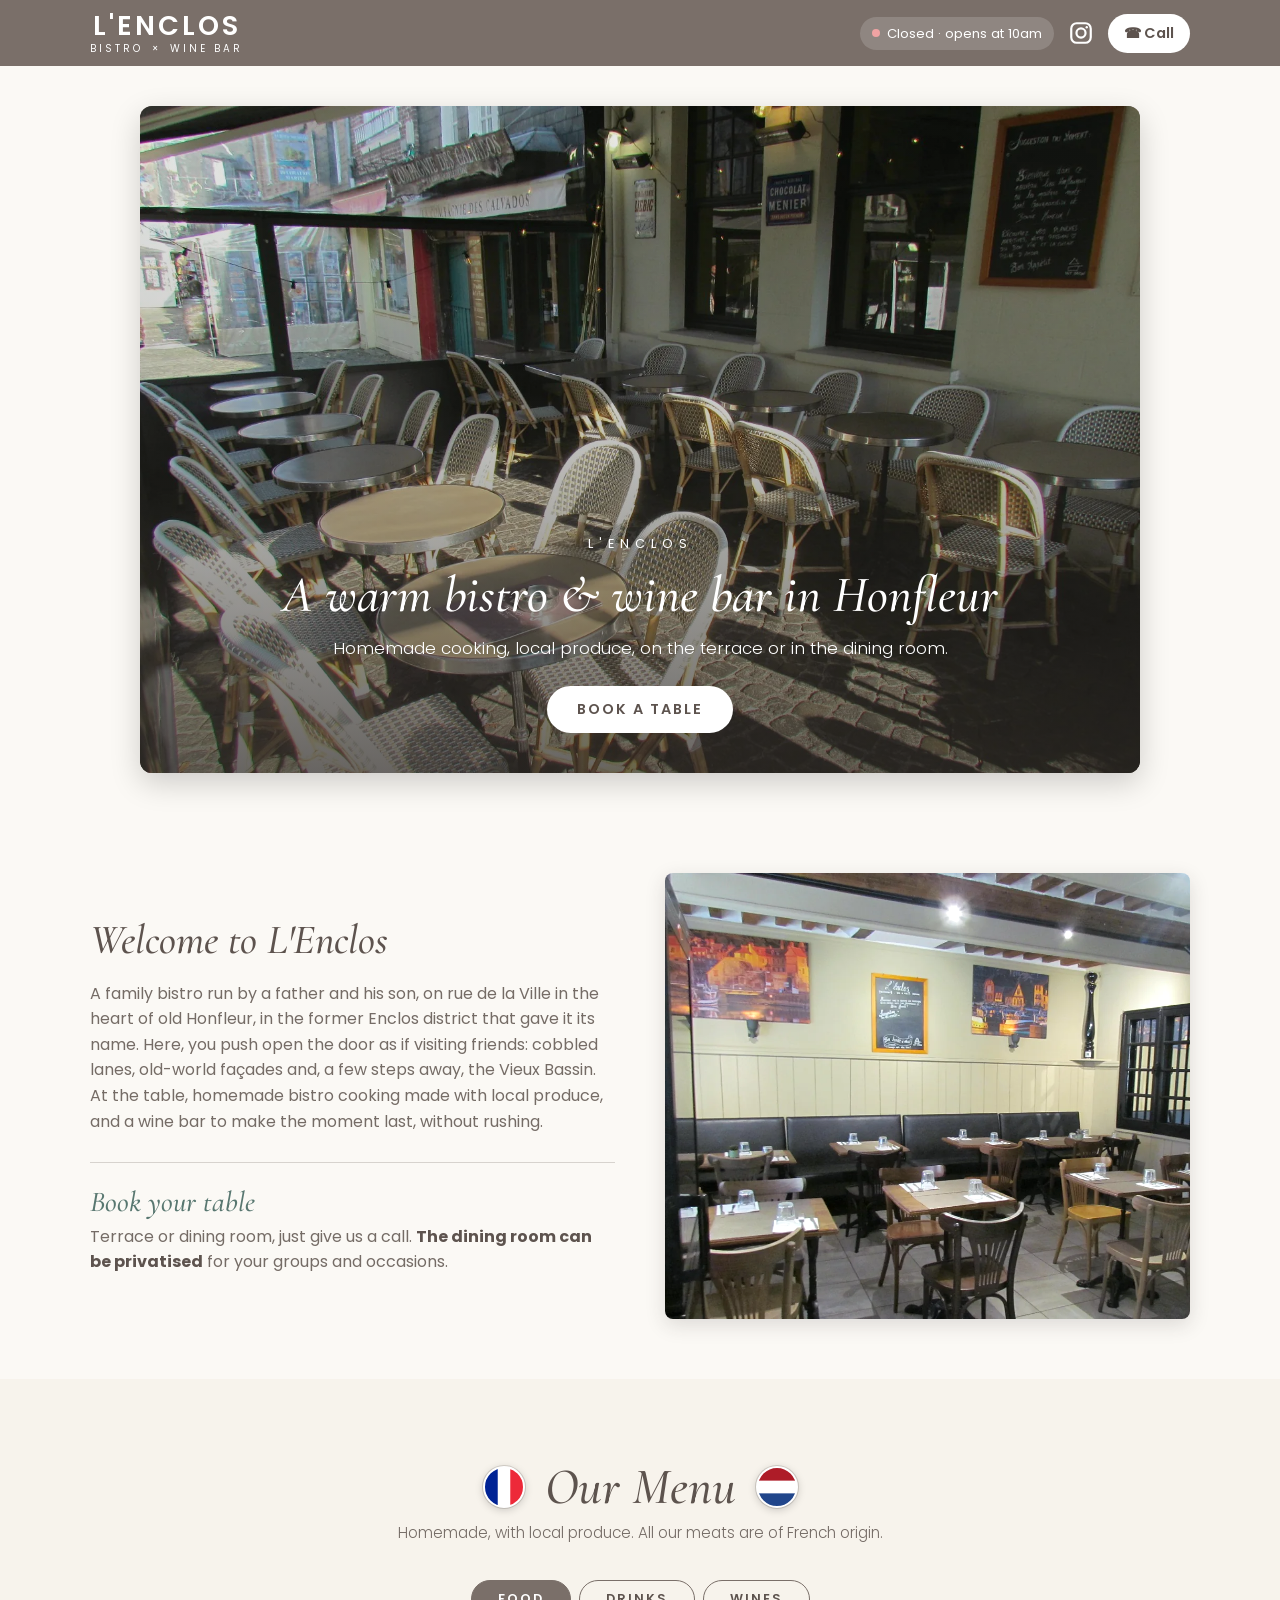
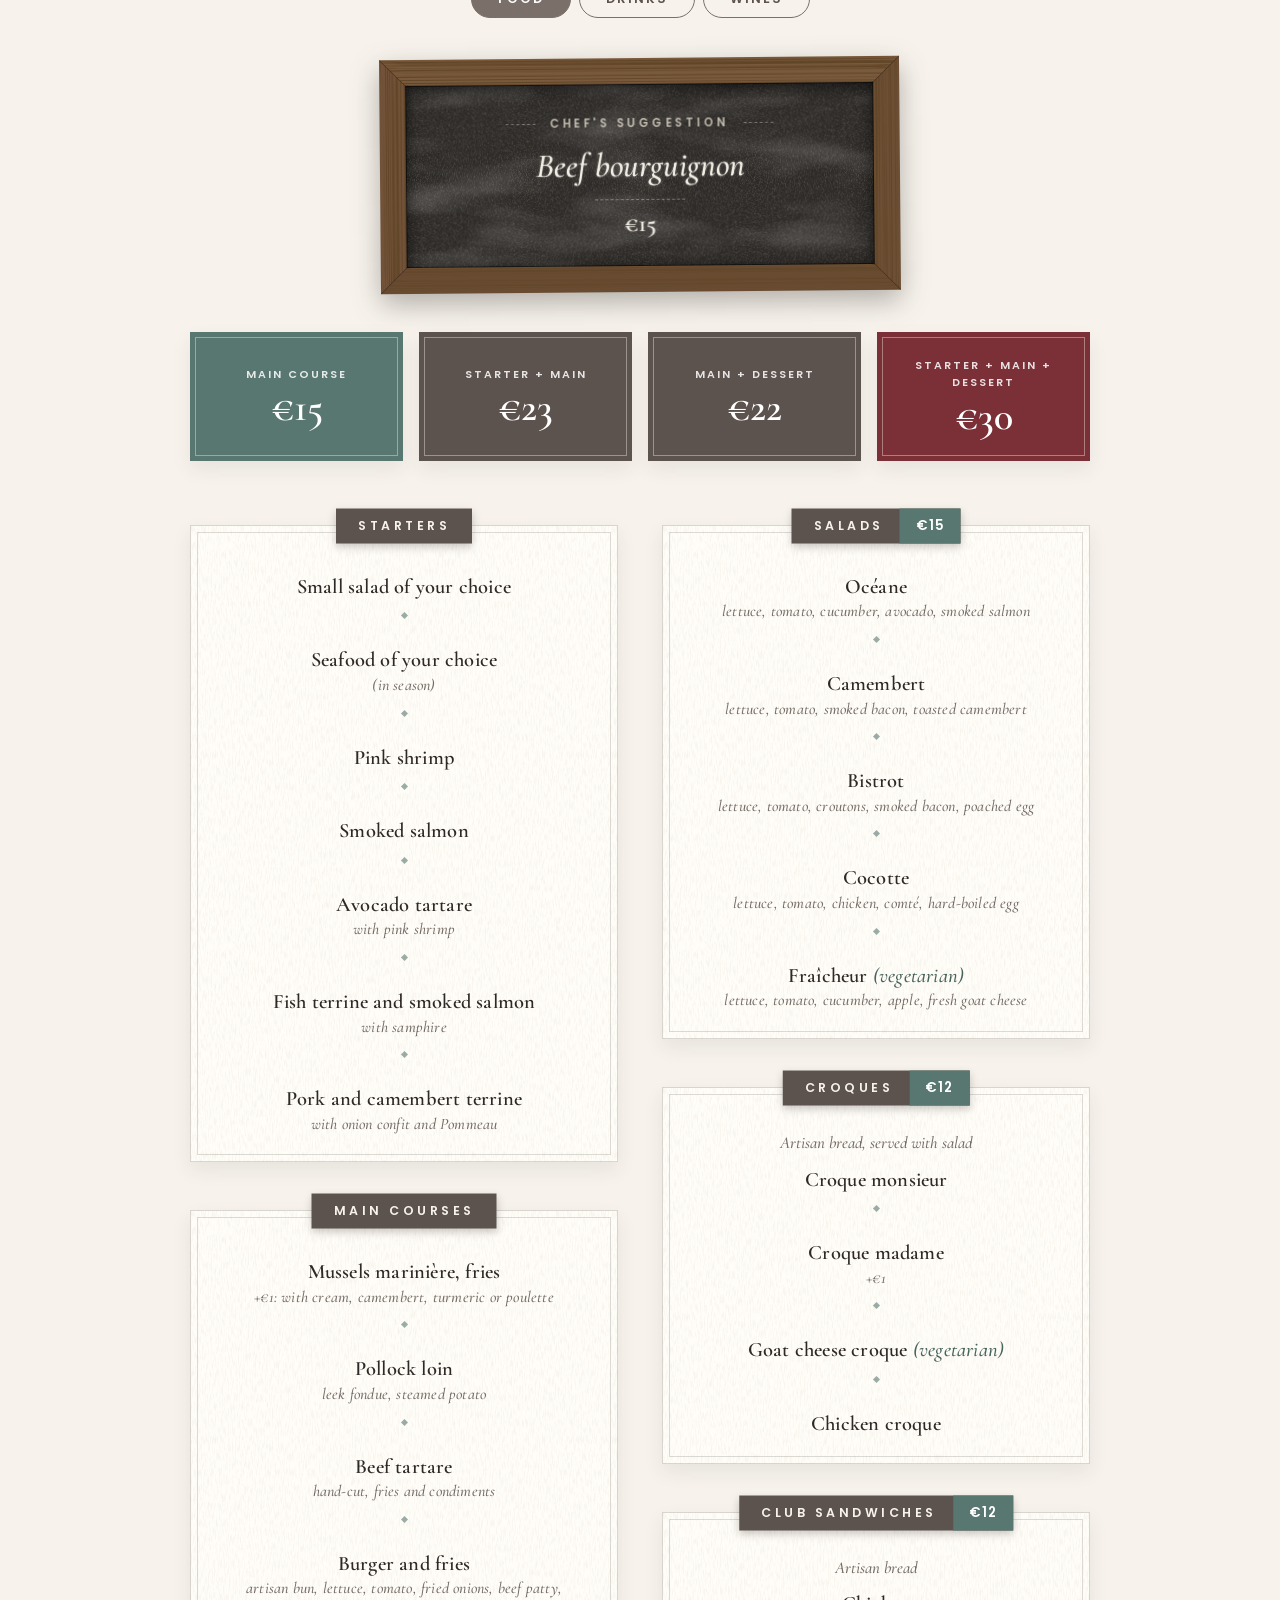
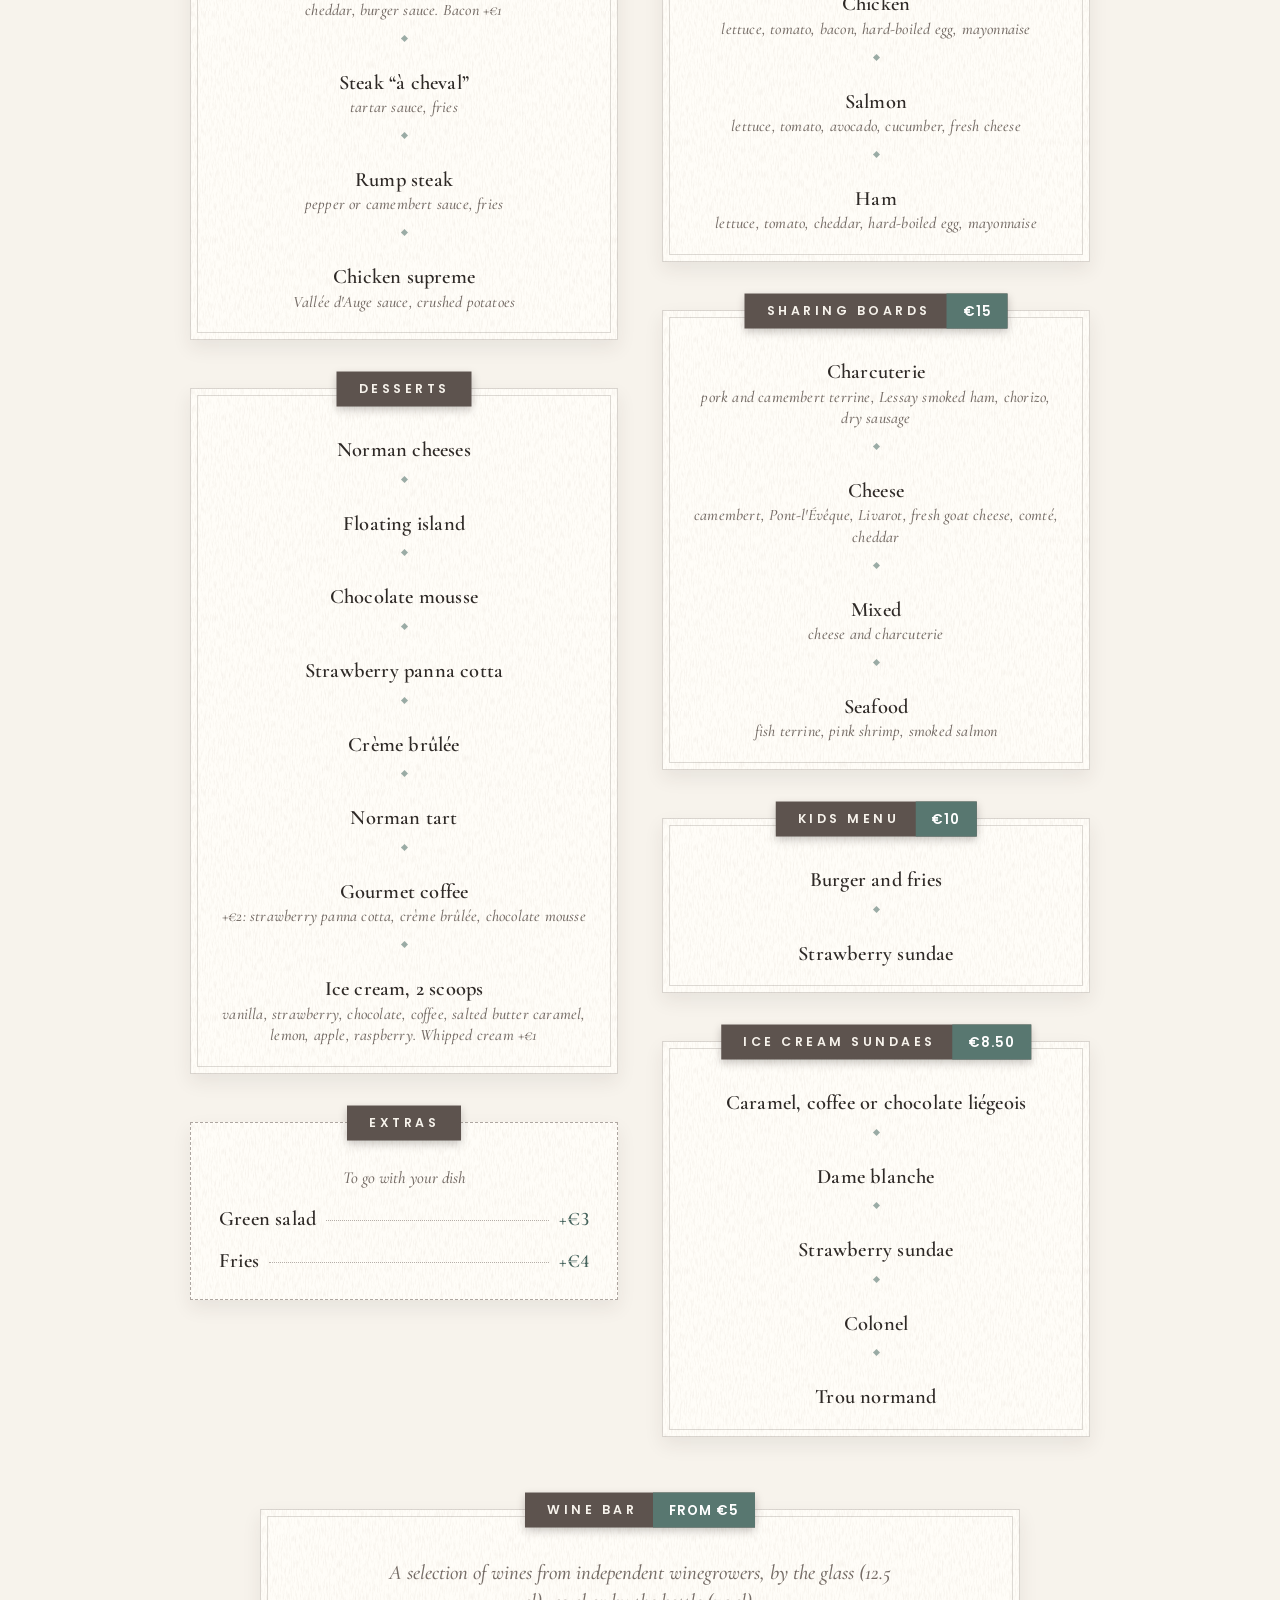
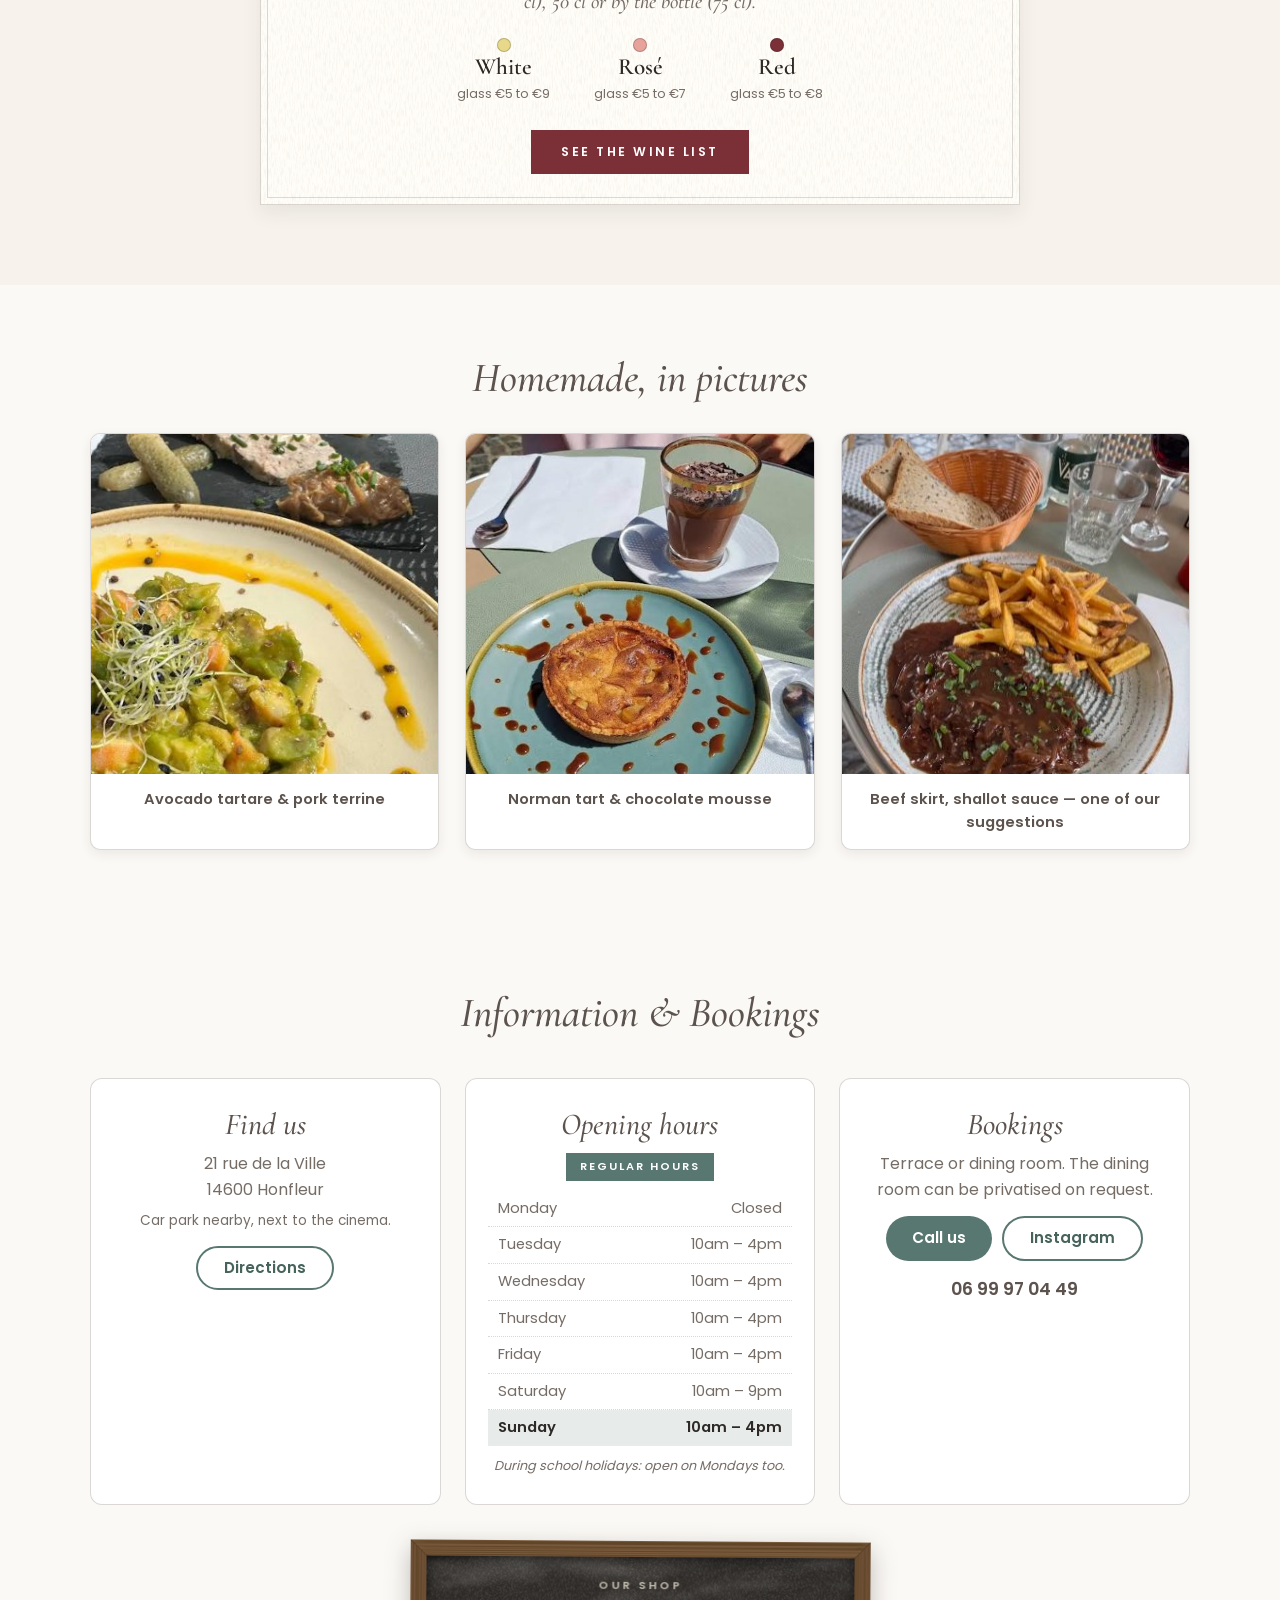
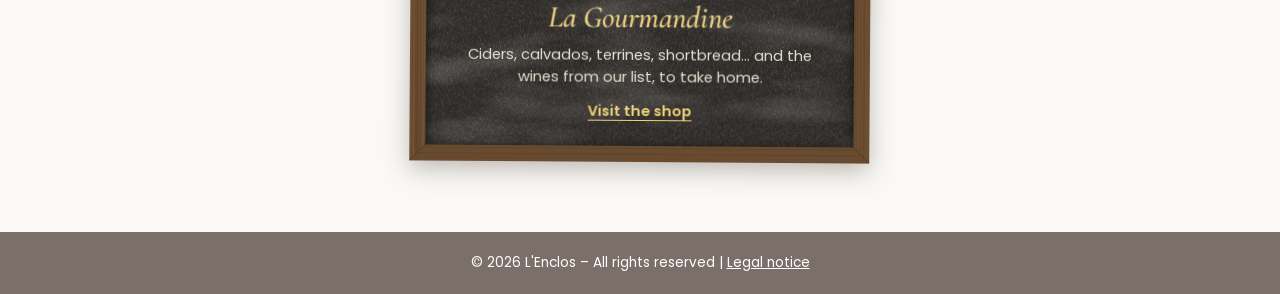
==== commit 456bba6b: "Suggestion du chef : bœuf bourguignon, 15 €" ====
--- a/en/index.html
+++ b/en/index.html
@@ -177,8 +177,8 @@
                 <!-- SUGGESTION DU CHEF : à modifier ici (texte et prix) -->
                 <div class="suggestion-card">
                     <p class="suggestion-label">Chef's suggestion</p>
-                    <p class="suggestion-dish">Seared scallops, savoury flan and diced vegetables</p>
-                    <p class="suggestion-price">€20</p>
+                    <p class="suggestion-dish">Beef bourguignon</p>
+                    <p class="suggestion-price">€15</p>
                 </div>
 
                 <!-- FORMULES -->
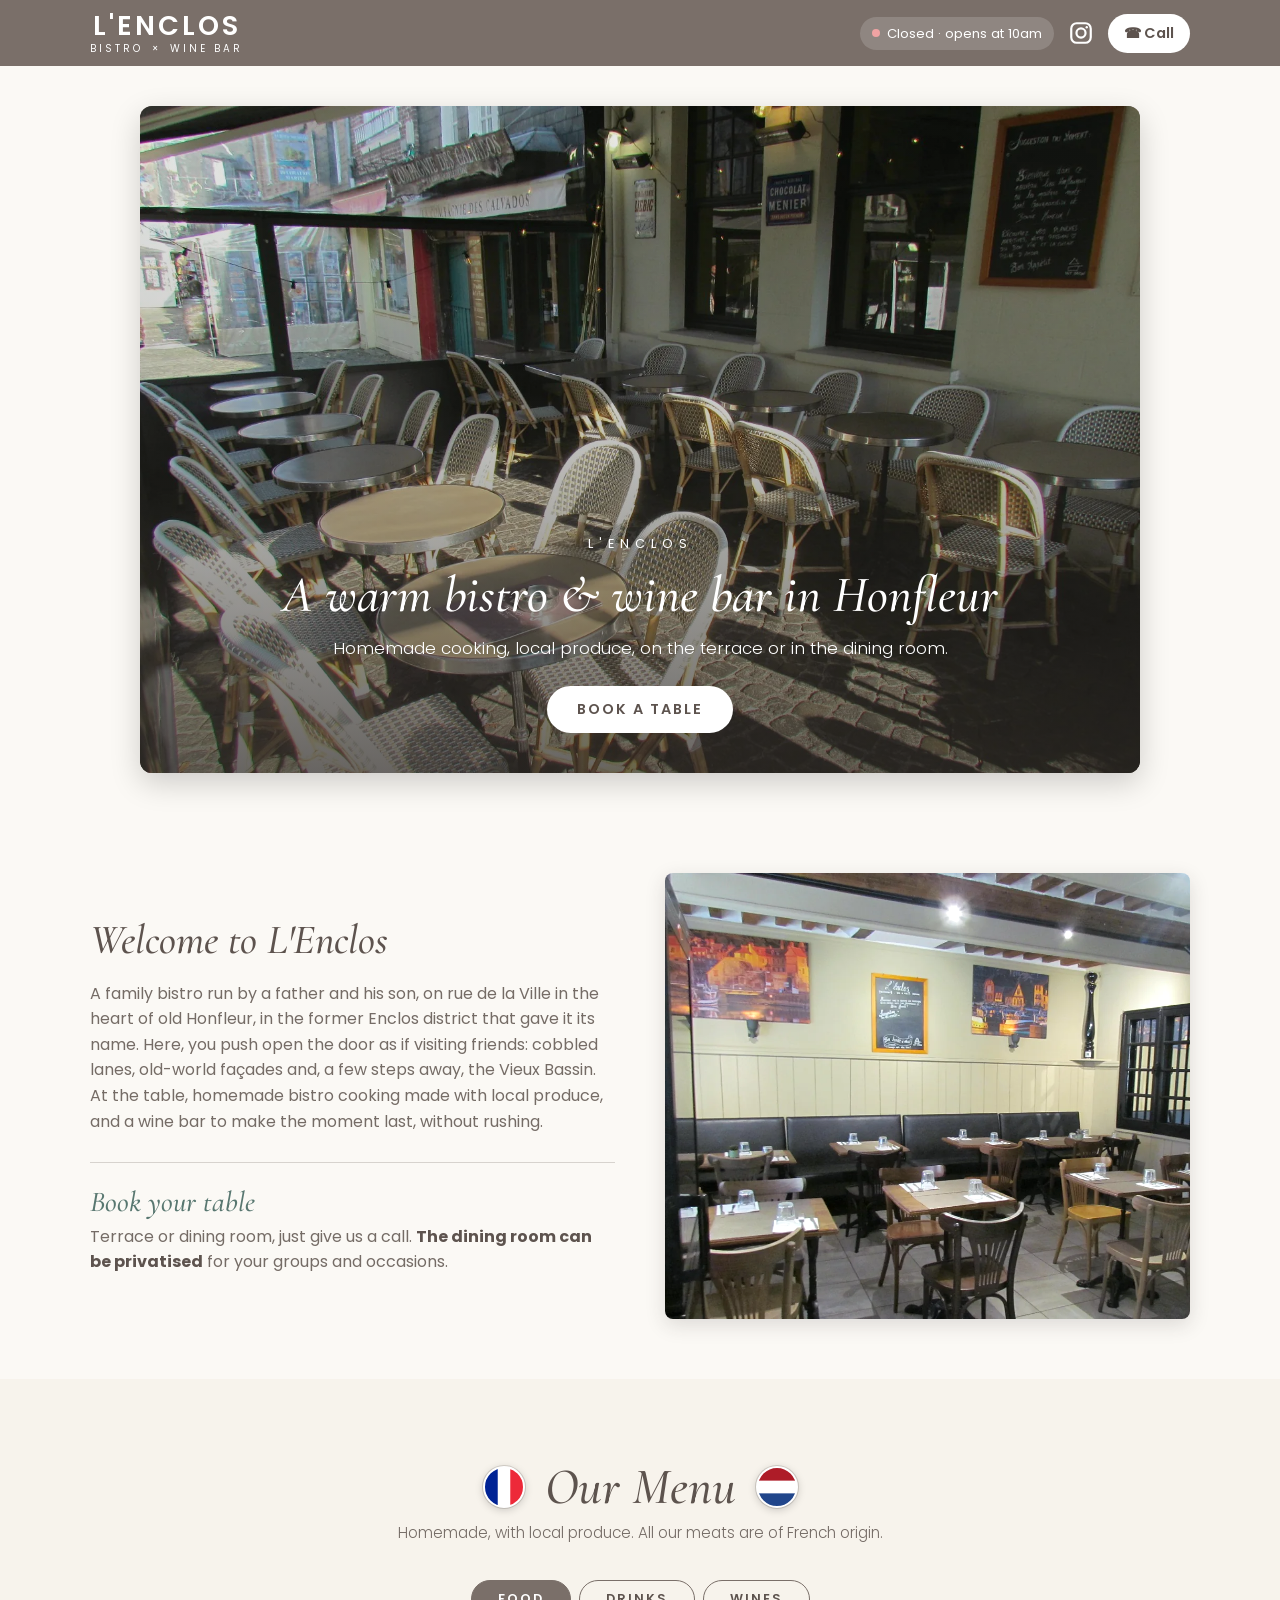
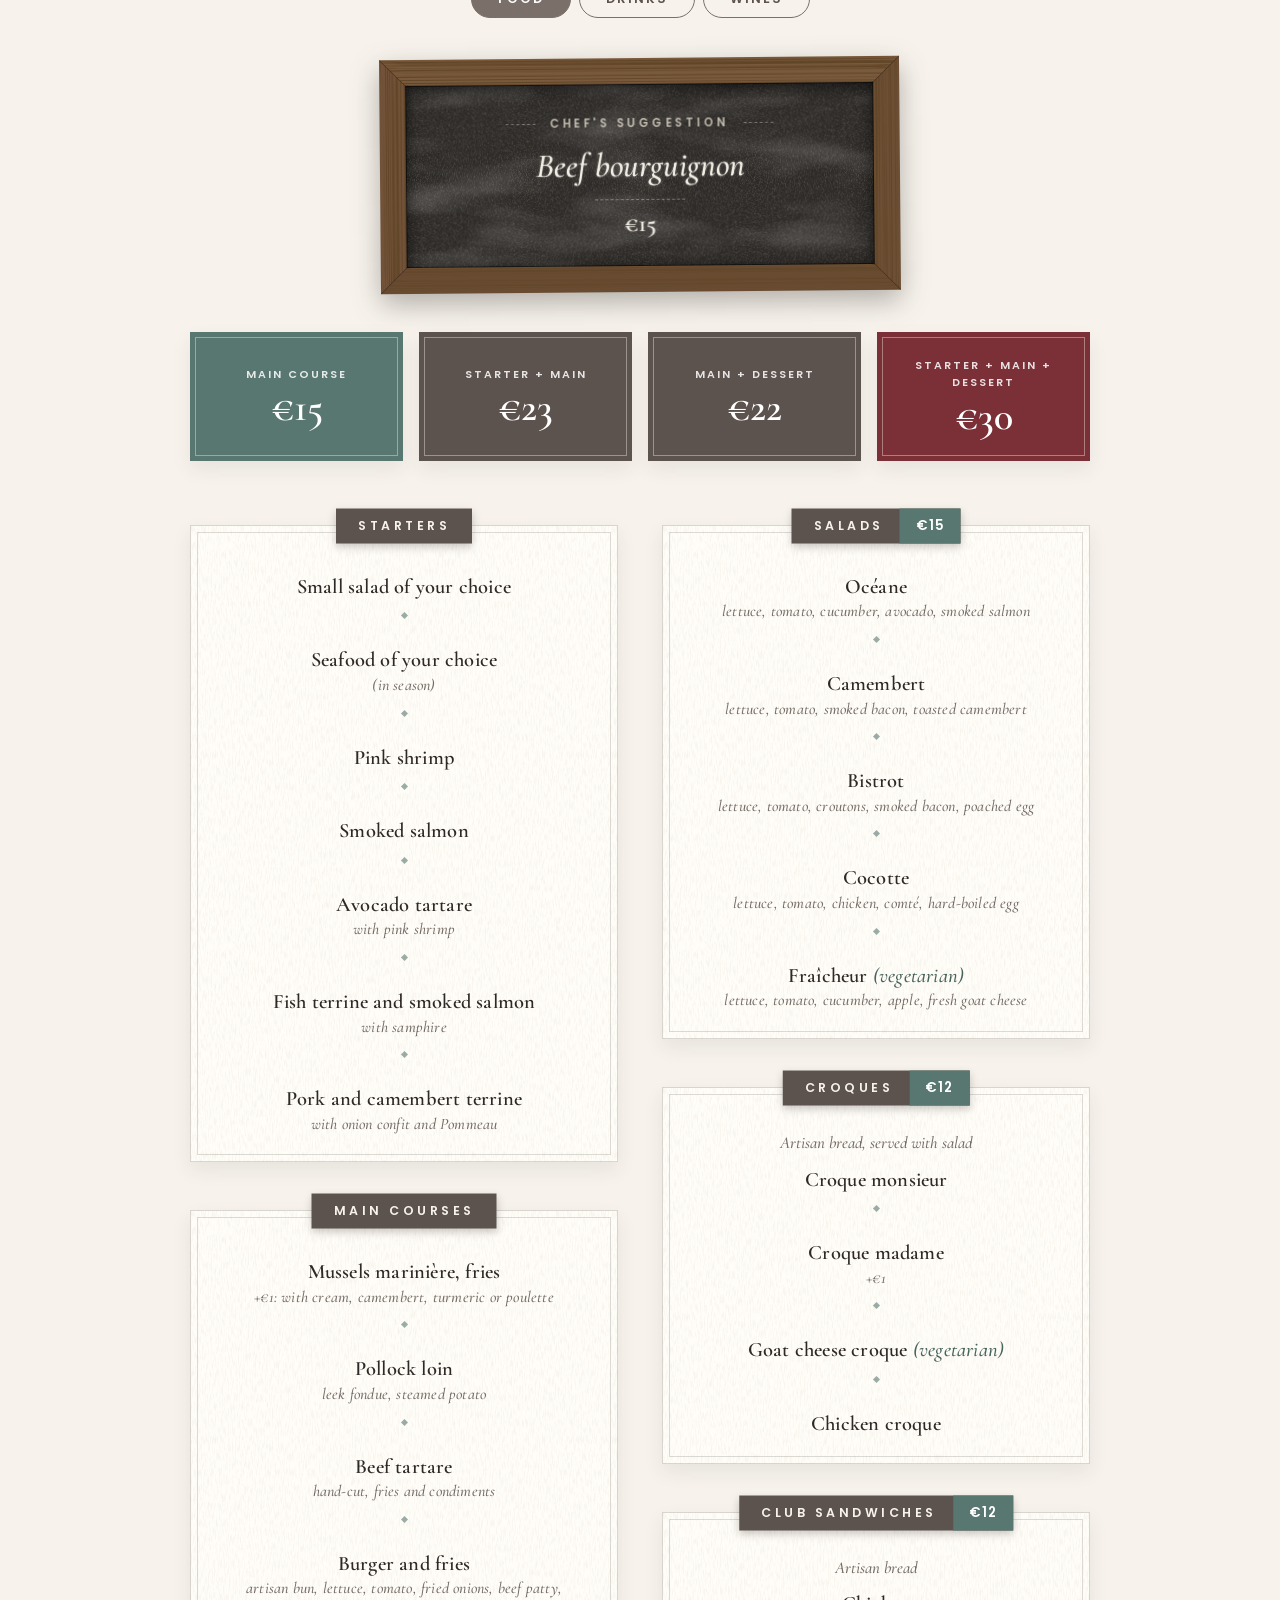
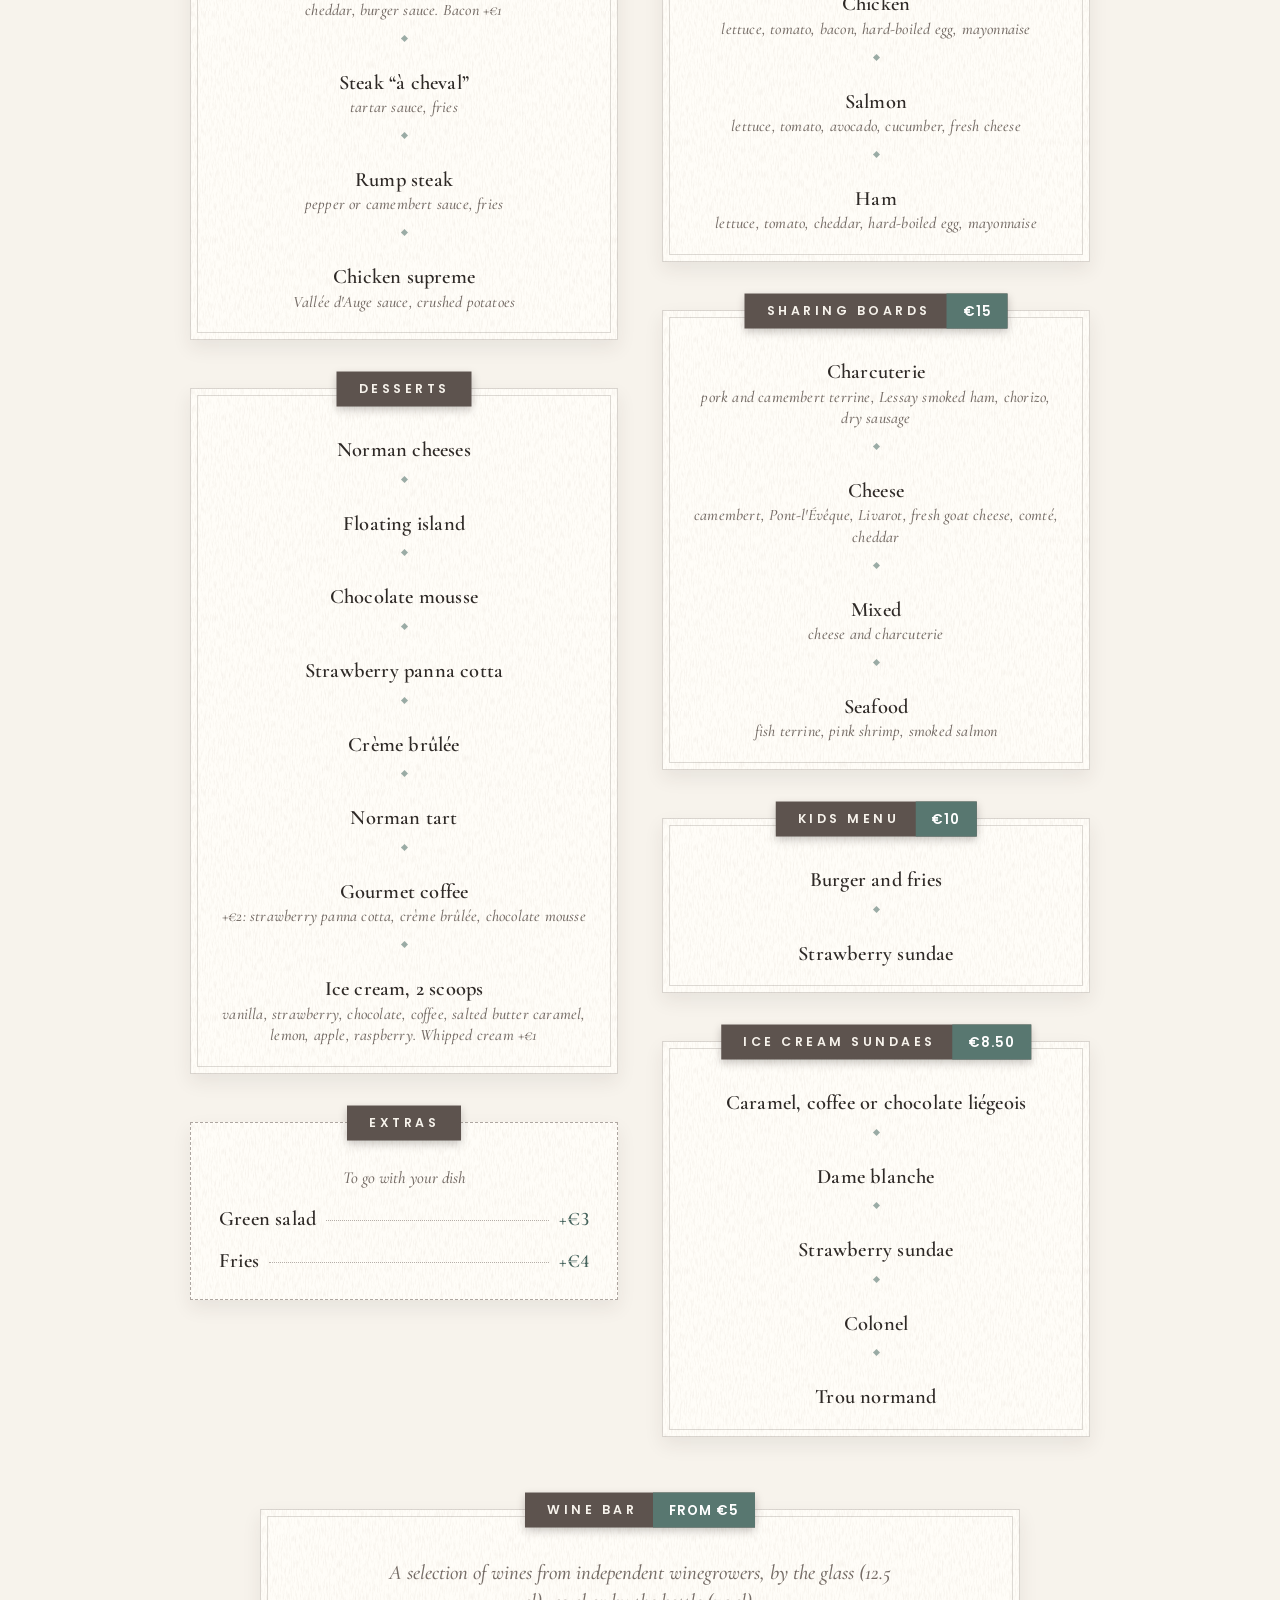
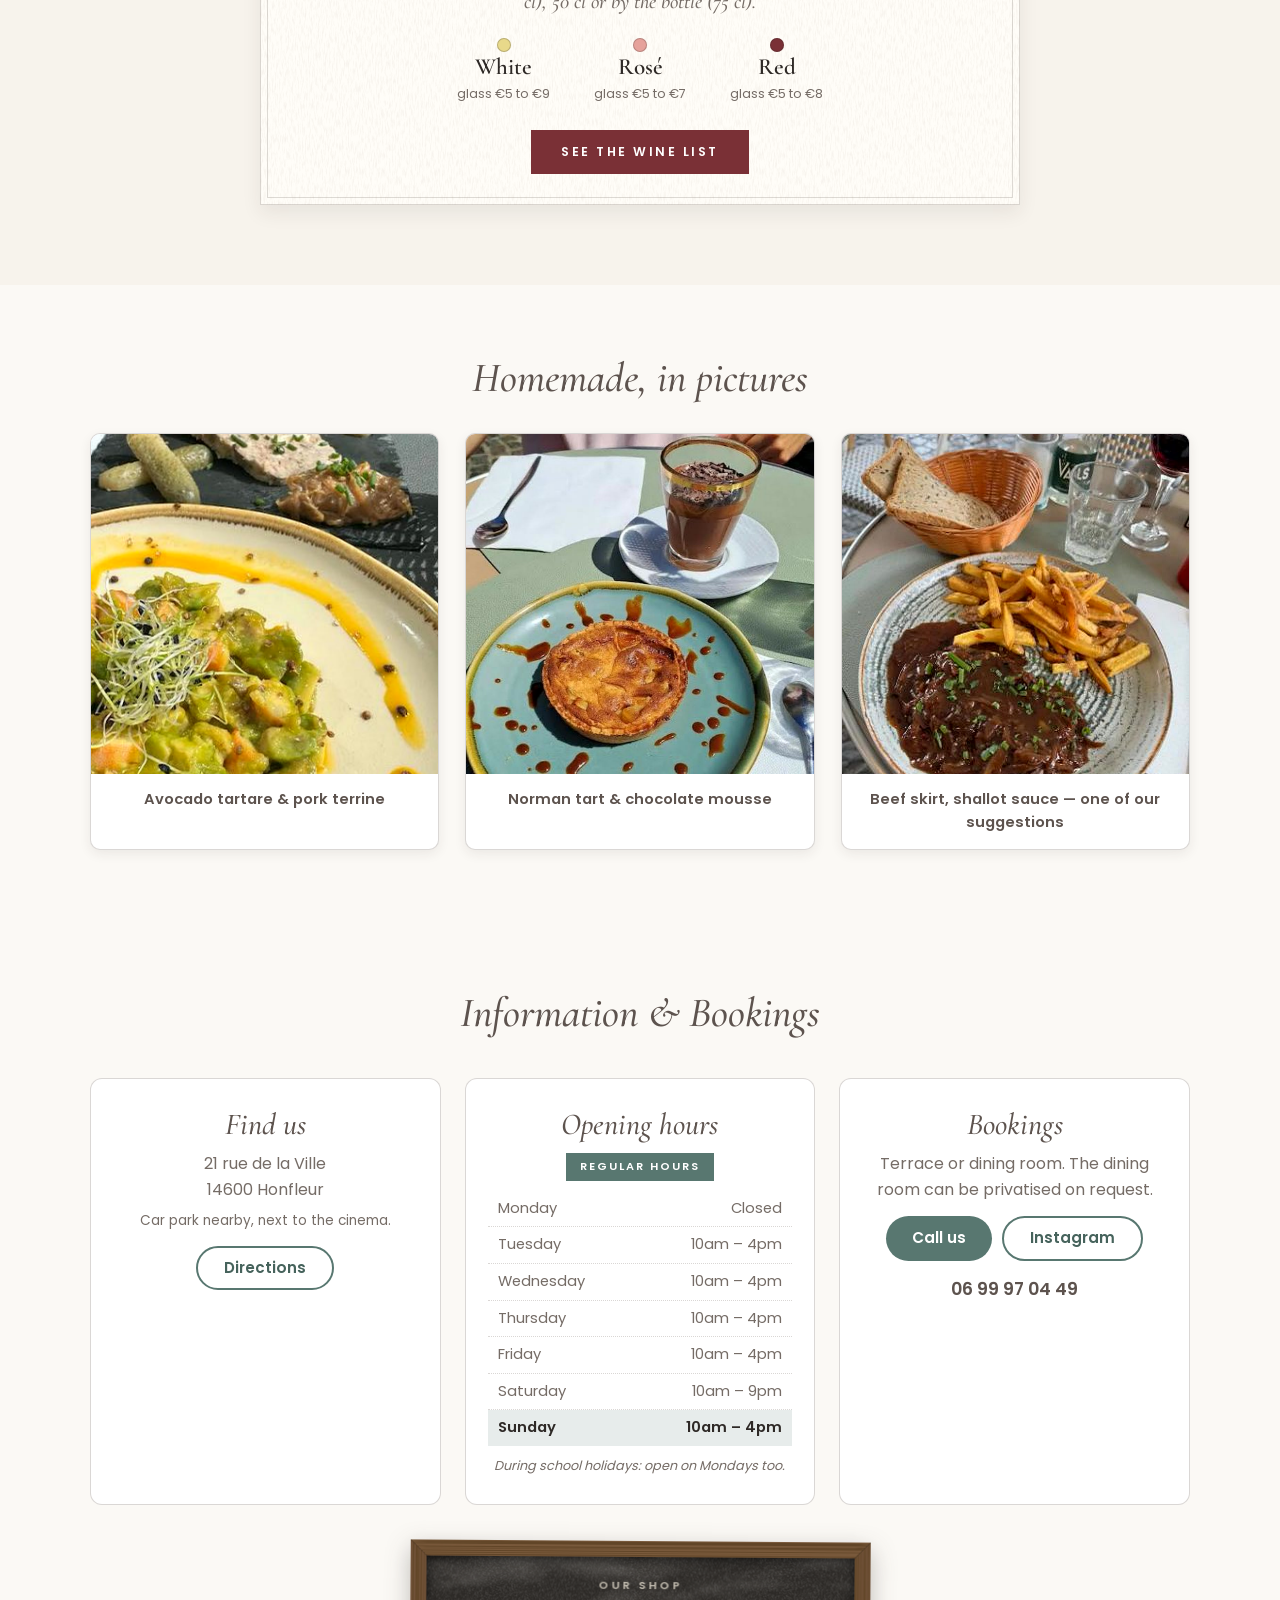
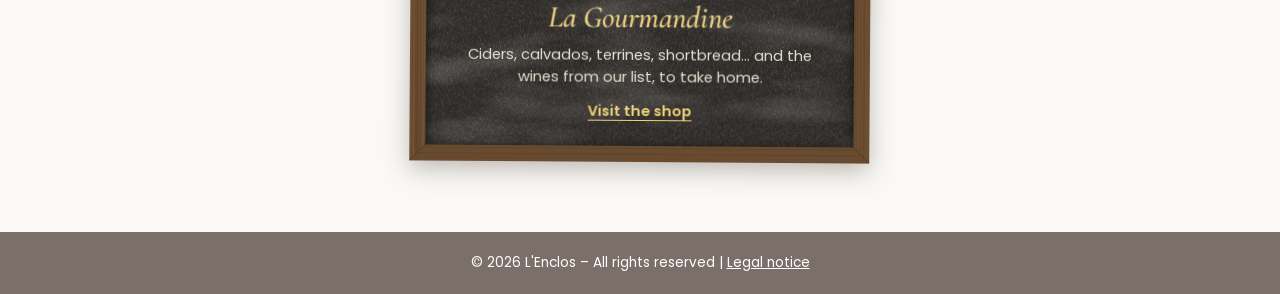
==== commit 4ccdccf8: "Photos des plats retouchées (netteté, couleurs, définition doublée)" ====
--- a/en/index.html
+++ b/en/index.html
@@ -491,15 +491,15 @@
         <h2>Homemade, in pictures</h2>
         <div class="gallery-grid">
             <div class="gallery-card">
-                <img src="../images/tartare-avocat.jpg" alt="Avocado tartare and pork terrine on a slate" width="369" height="495" loading="lazy" decoding="async">
+                <img src="../images/tartare-avocat.jpg" alt="Avocado tartare and pork terrine on a slate" width="738" height="990" loading="lazy" decoding="async">
                 <p>Avocado tartare &amp; pork terrine</p>
             </div>
             <div class="gallery-card">
-                <img src="../images/tarte-mousse.jpg" alt="Norman tart with caramel and chocolate mousse" width="565" height="490" loading="lazy" decoding="async">
+                <img src="../images/tarte-mousse.jpg" alt="Norman tart with caramel and chocolate mousse" width="1130" height="980" loading="lazy" decoding="async">
                 <p>Norman tart &amp; chocolate mousse</p>
             </div>
             <div class="gallery-card">
-                <img src="../images/hampe-echalote.jpg" alt="Beef skirt with shallot sauce and fries" width="347" height="462" loading="lazy" decoding="async">
+                <img src="../images/hampe-echalote.jpg" alt="Beef skirt with shallot sauce and fries" width="694" height="924" loading="lazy" decoding="async">
                 <p>Beef skirt, shallot sauce &mdash; one of our suggestions</p>
             </div>
         </div>
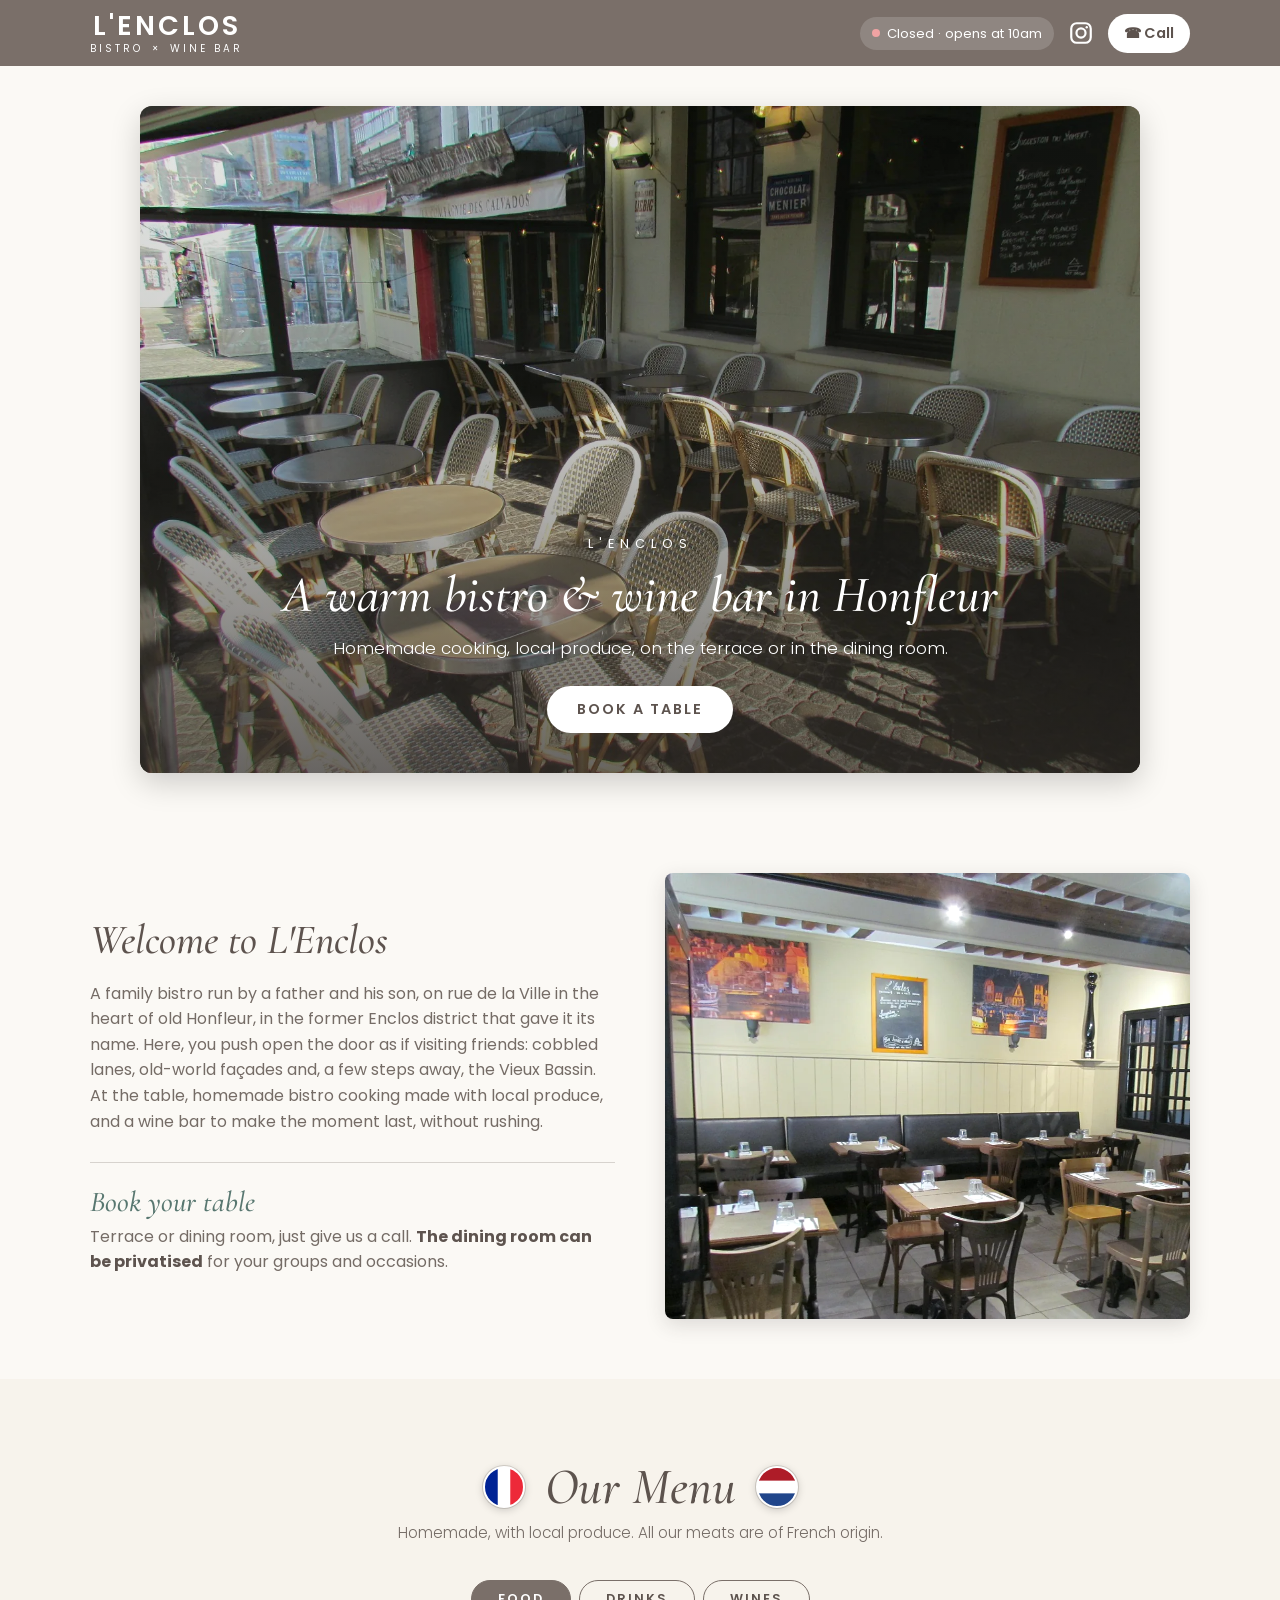
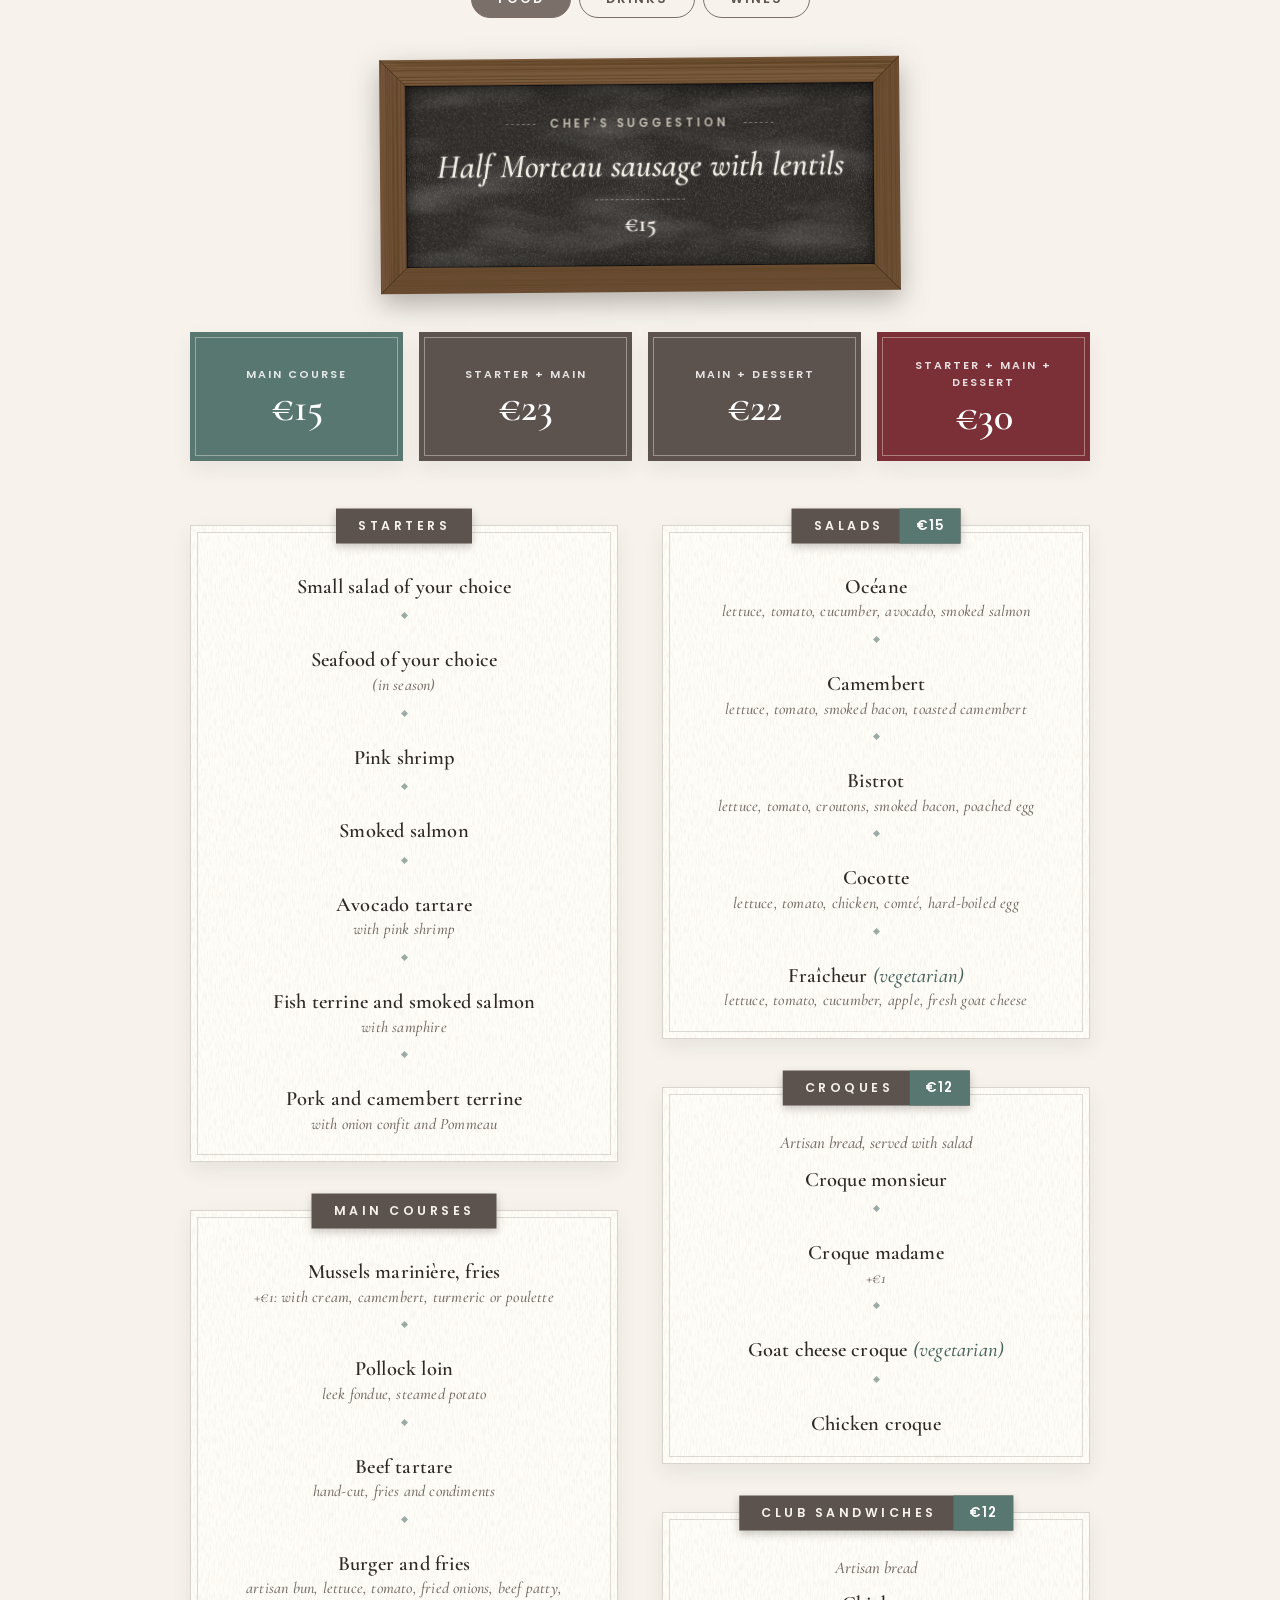
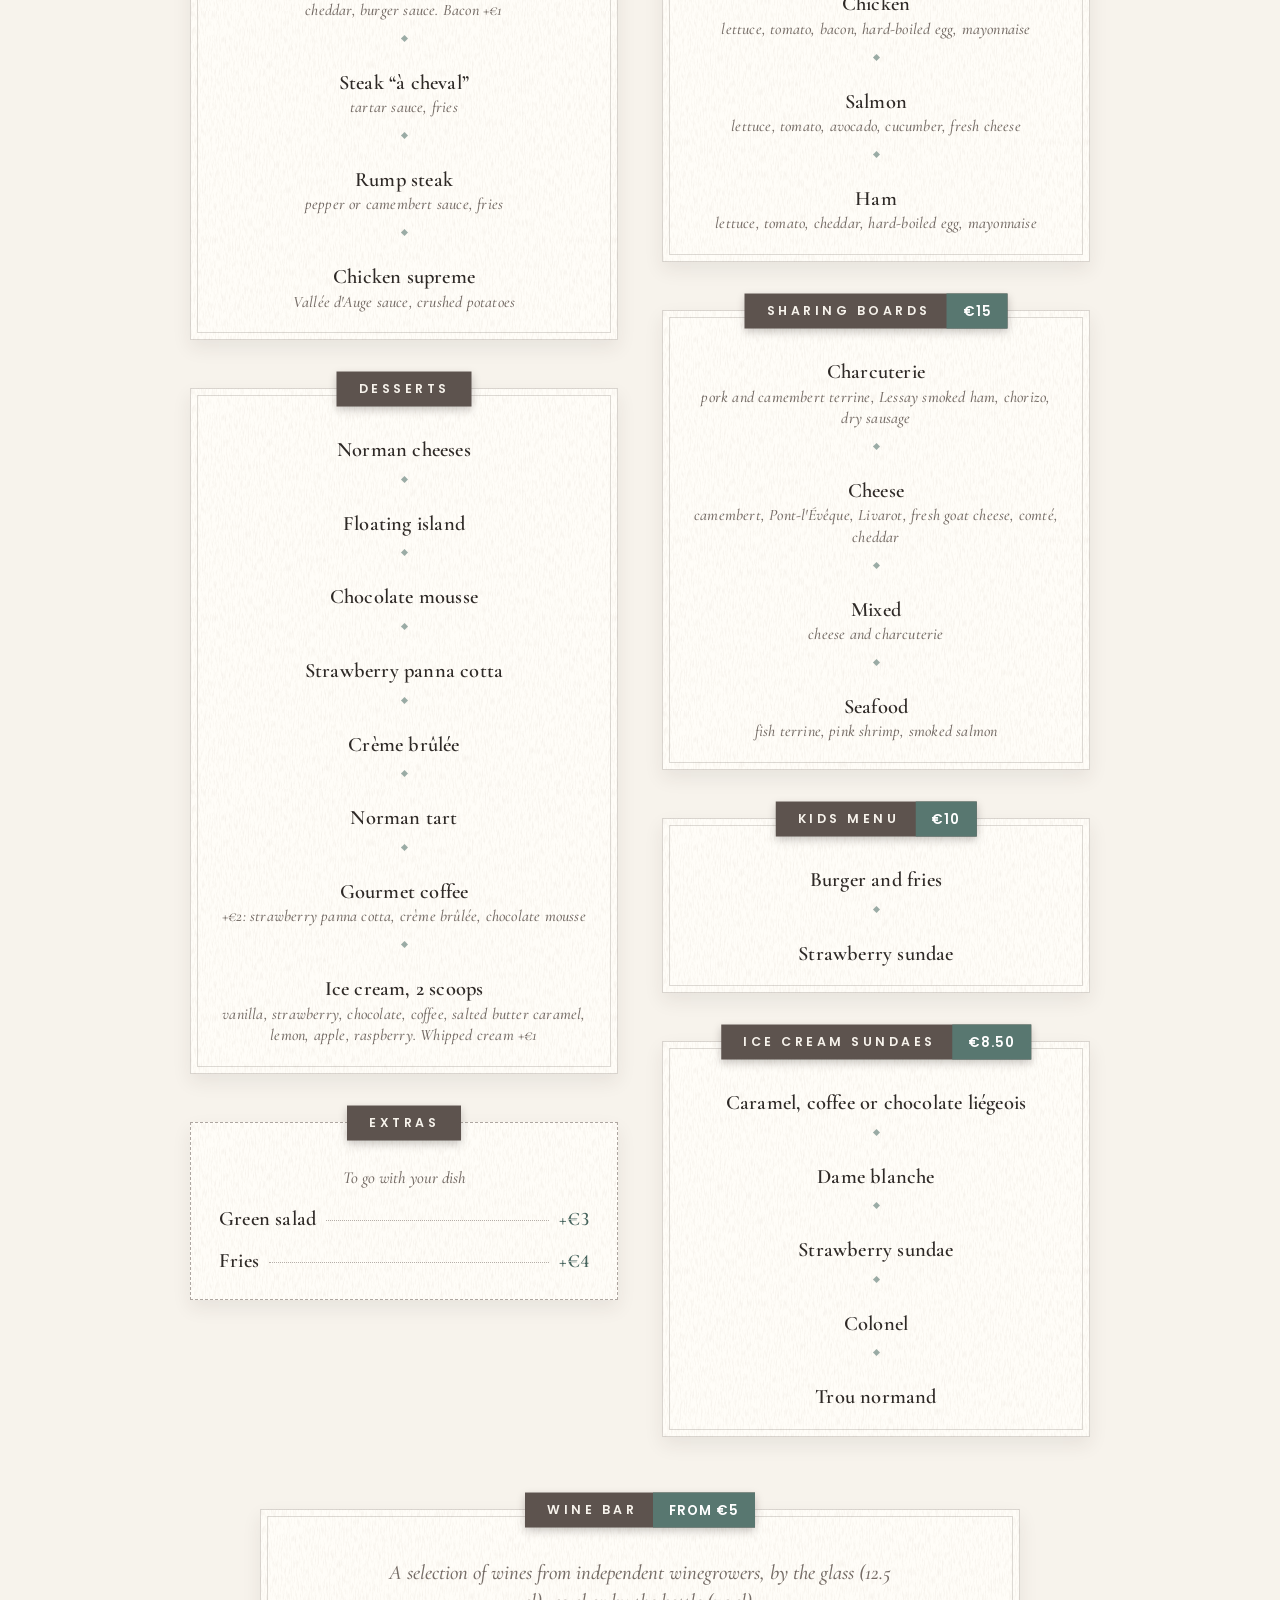
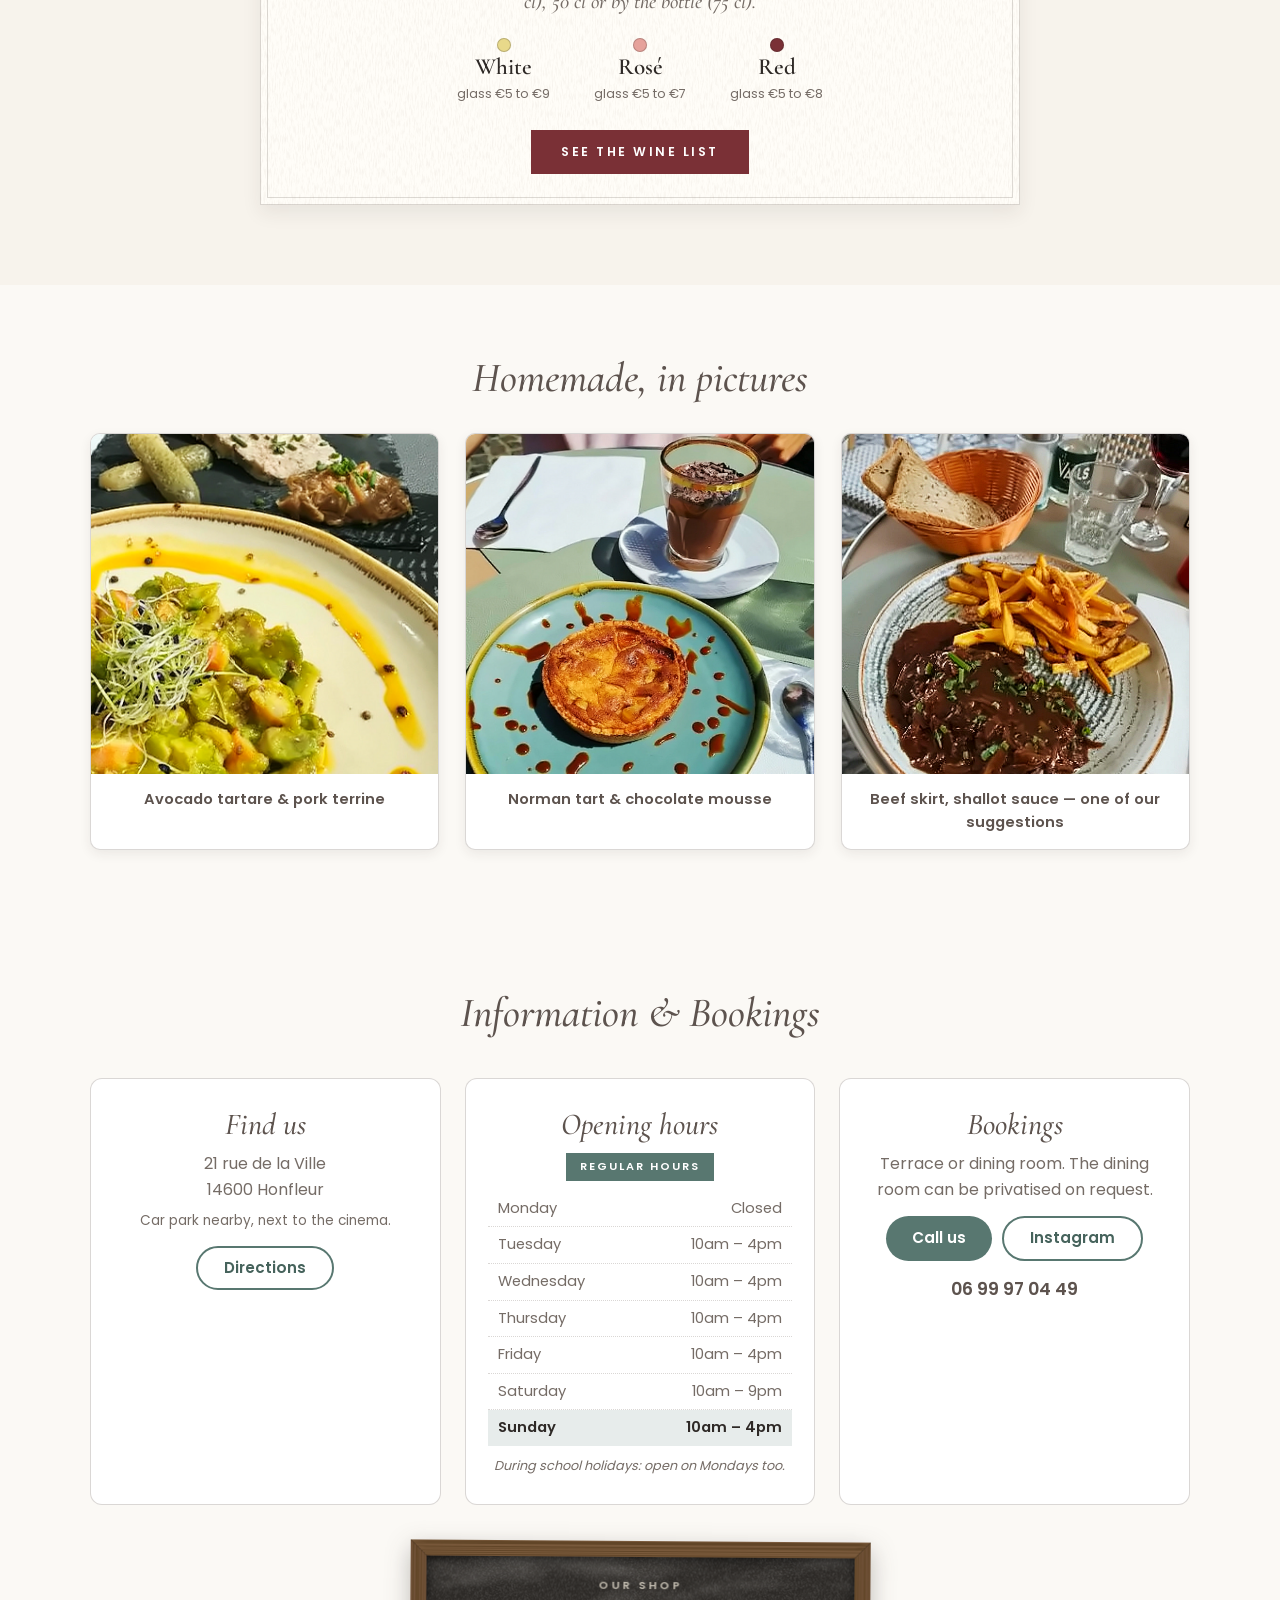
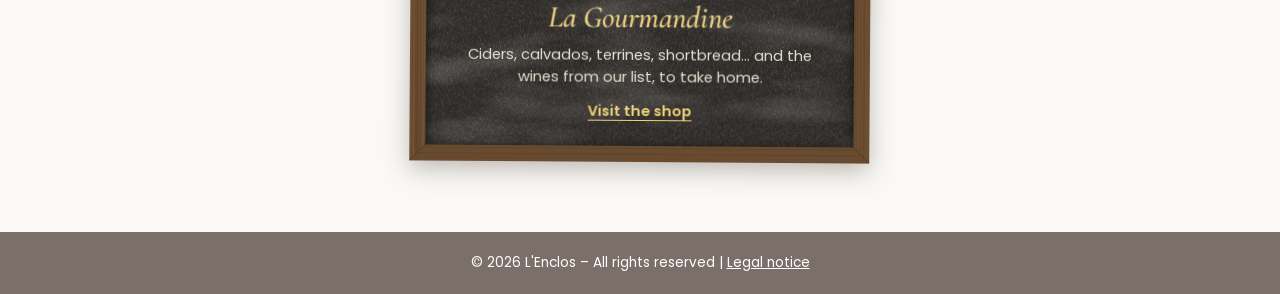
==== commit 7a3b08d0: "Suggestion du chef : demi-saucisse de Morteau et lentilles, 15 €" ====
--- a/en/index.html
+++ b/en/index.html
@@ -177,7 +177,7 @@
                 <!-- SUGGESTION DU CHEF : à modifier ici (texte et prix) -->
                 <div class="suggestion-card">
                     <p class="suggestion-label">Chef's suggestion</p>
-                    <p class="suggestion-dish">Beef bourguignon</p>
+                    <p class="suggestion-dish">Half Morteau sausage with lentils</p>
                     <p class="suggestion-price">€15</p>
                 </div>
 
